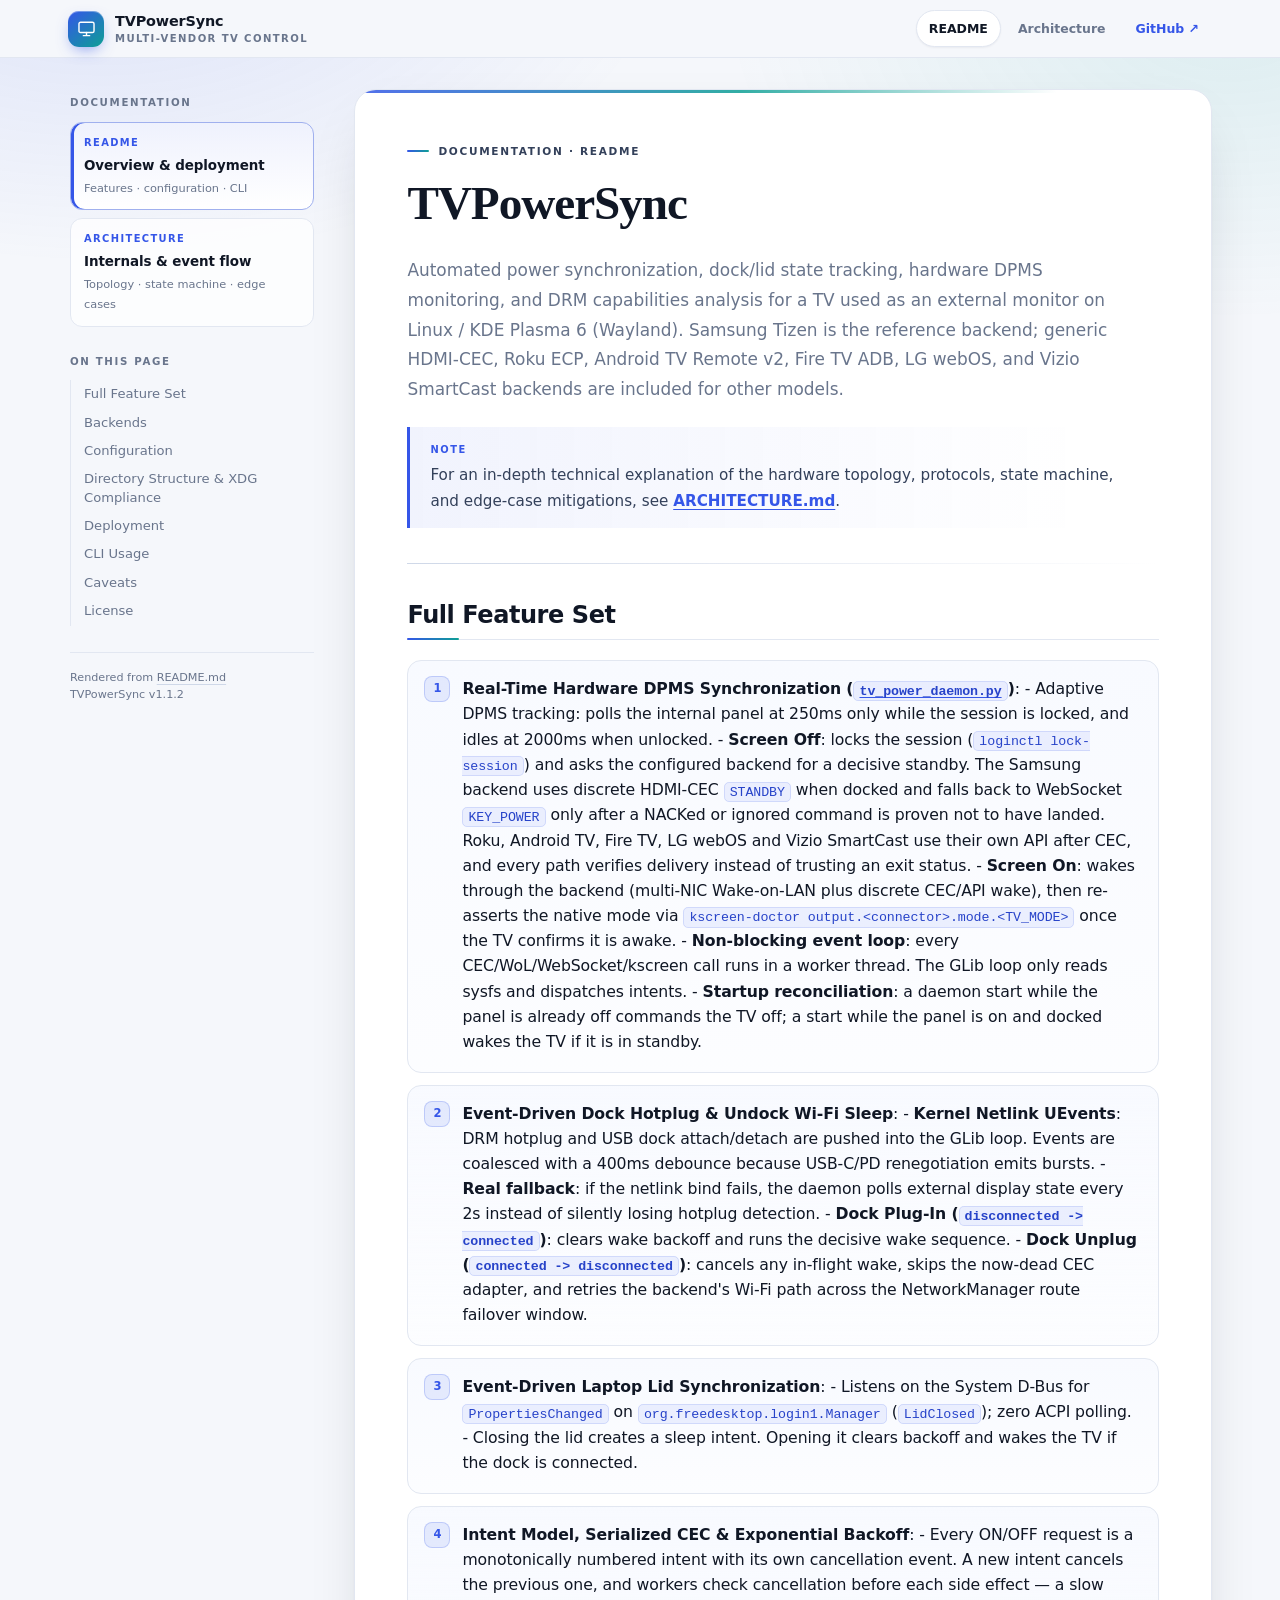
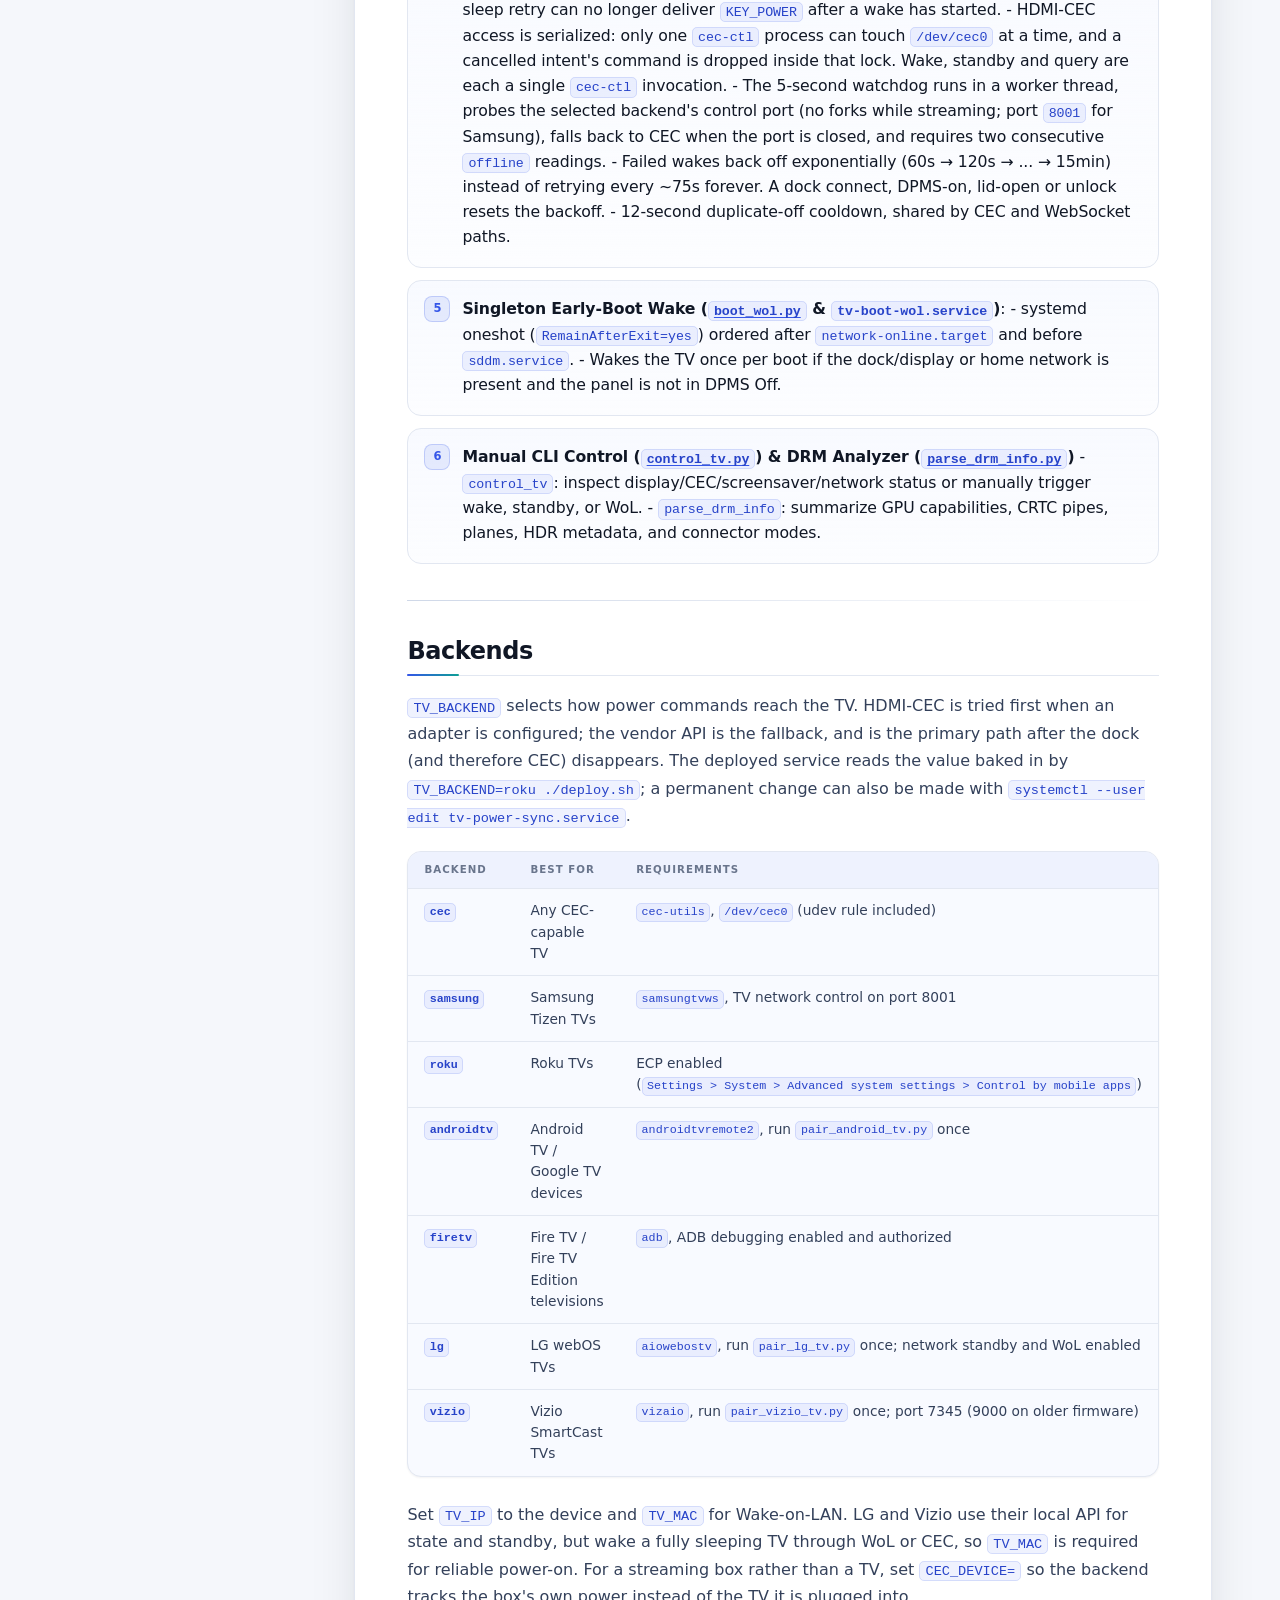
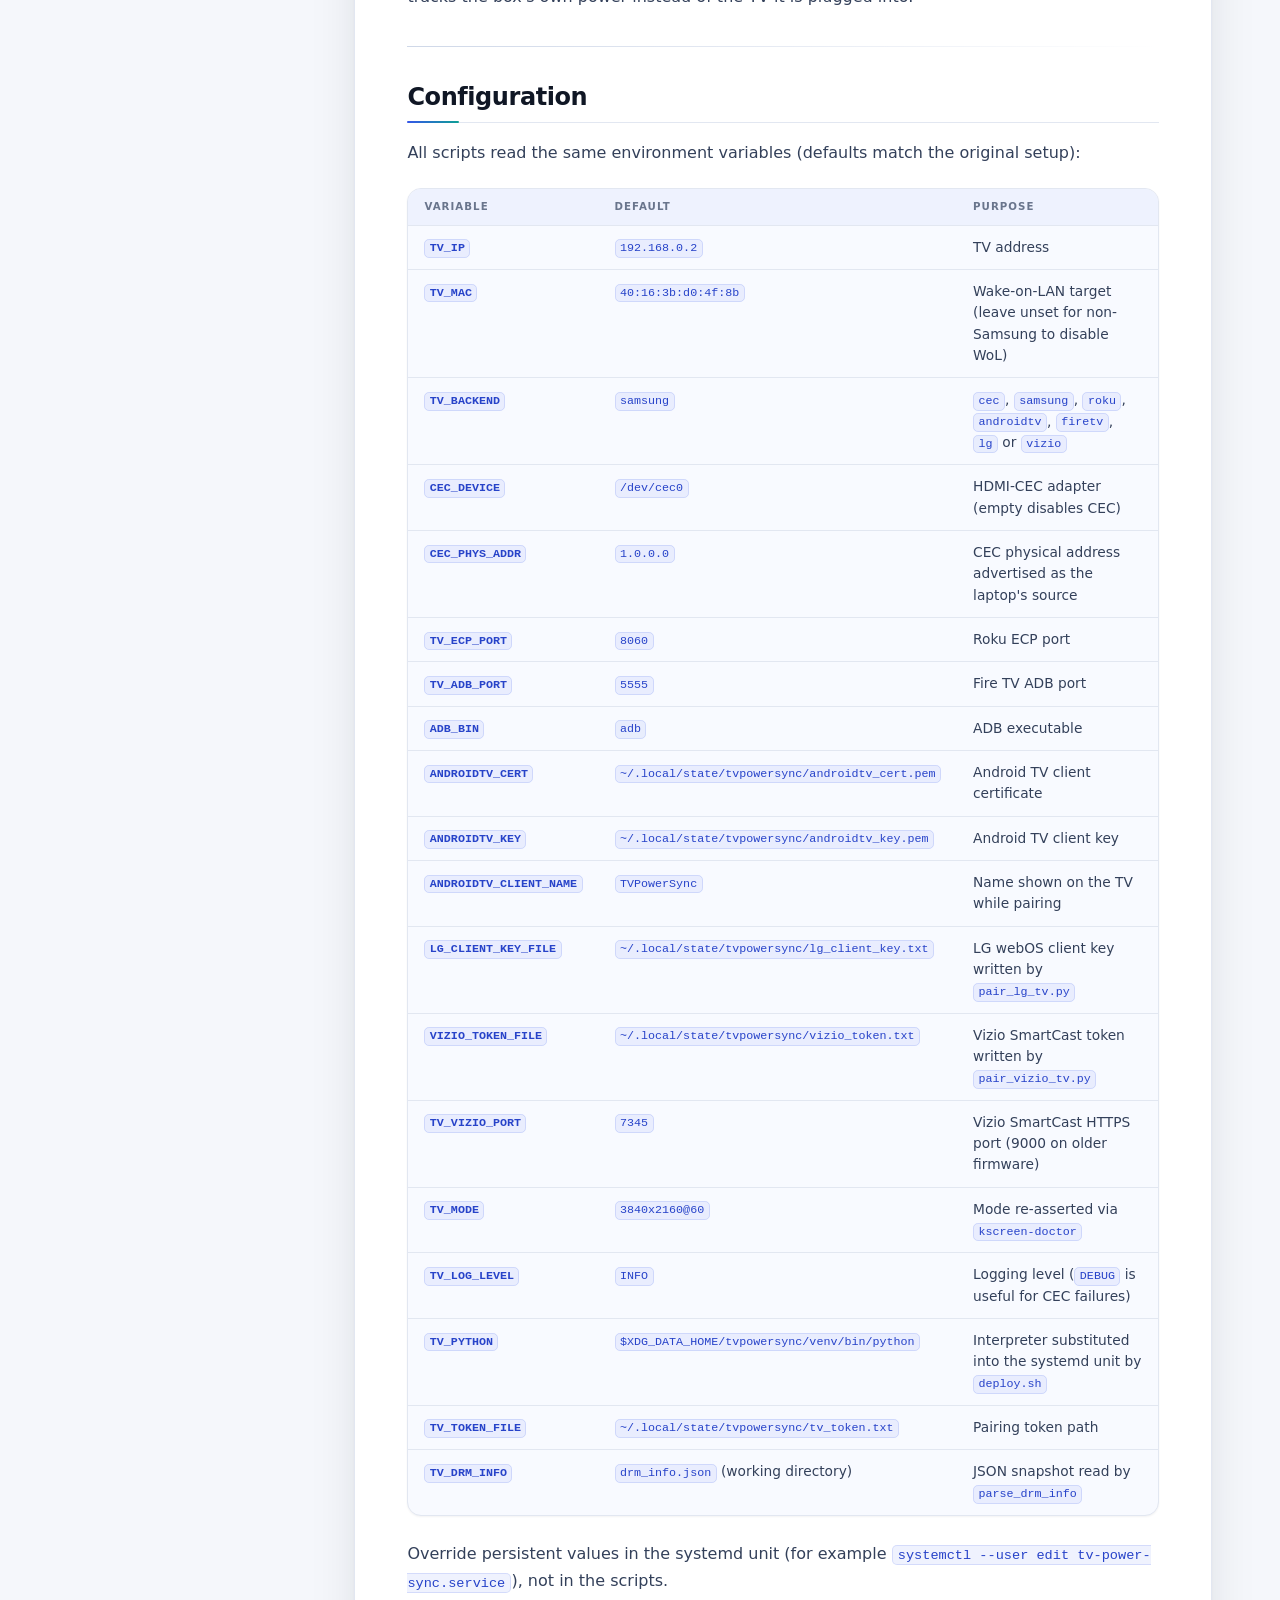
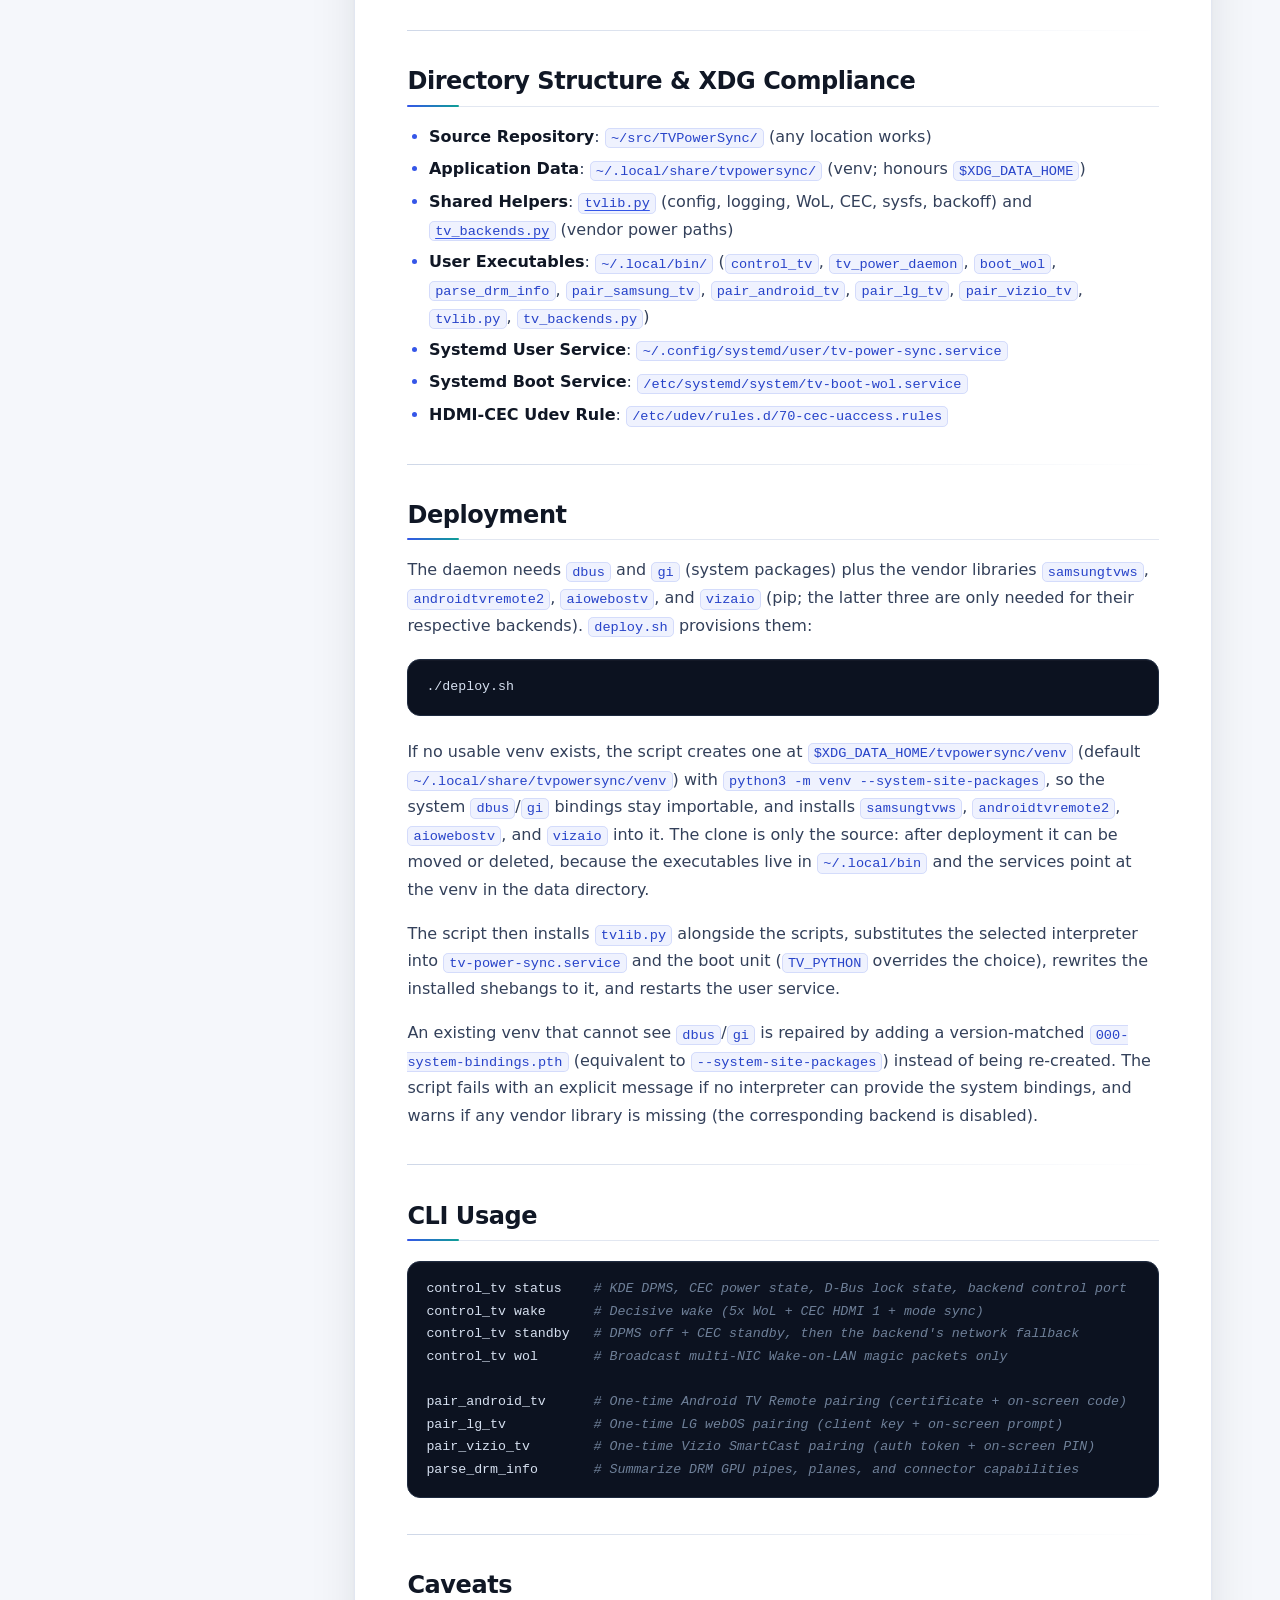
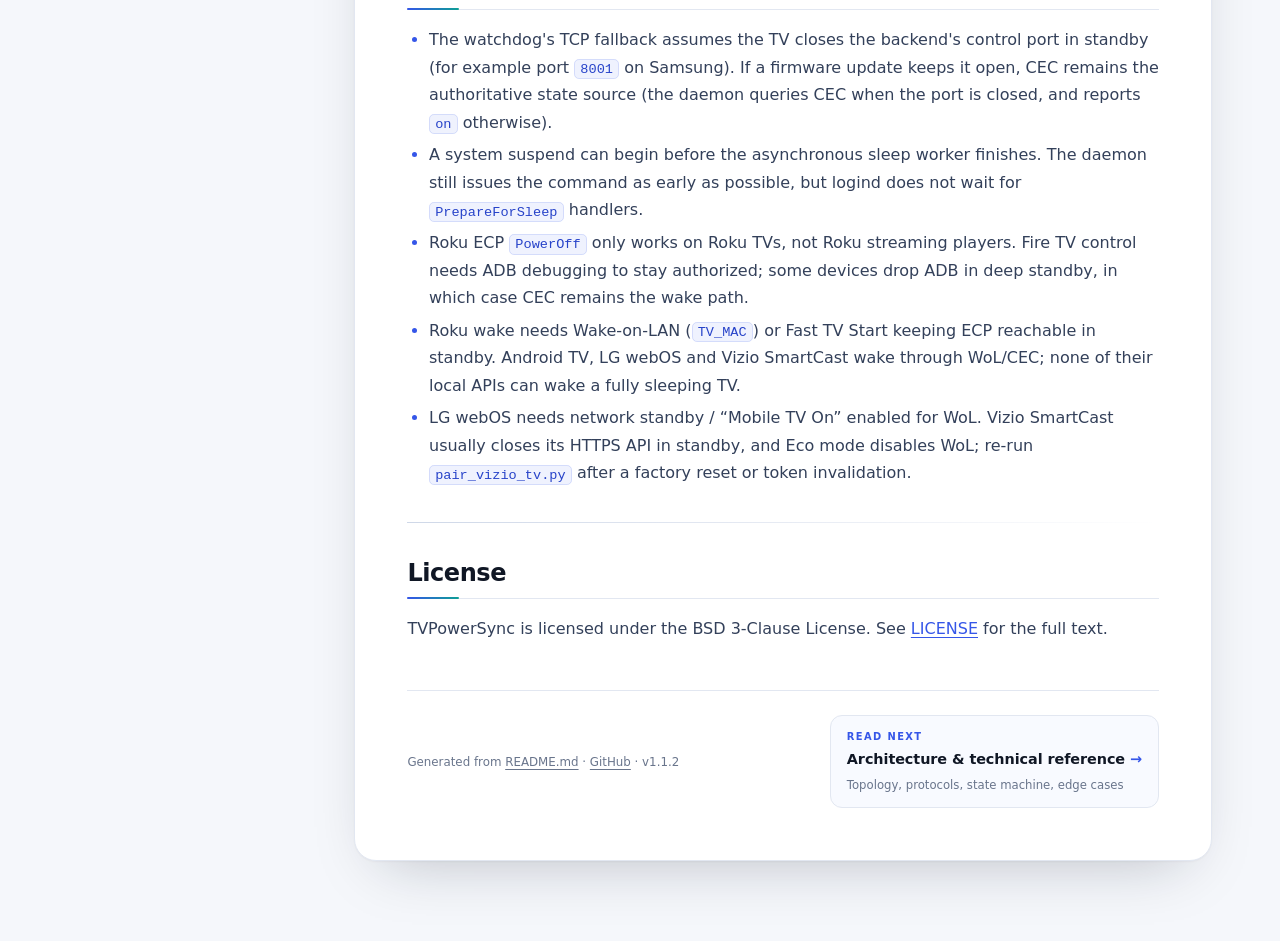
==== index.html @ 0ad7d014 "Add BSD 3-Clause license and SPDX headers License TVPowerSync under BSD-3-Clause, link the license f" ====
<!DOCTYPE html>
<html lang="en">
<head>
<meta charset="utf-8">
<meta name="viewport" content="width=device-width, initial-scale=1">
<meta name="color-scheme" content="light dark">
<meta name="description" content="Automated power synchronization, dock/lid state tracking, hardware DPMS monitoring, and DRM capabilities analysis for a TV used as an external monitor on…">
<title>TVPowerSync</title>
<link rel="icon" href="data:image/svg+xml,%3Csvg xmlns='http://www.w3.org/2000/svg' viewBox='0 0 32 32'%3E%3Crect width='32' height='32' rx='8' fill='%233556e8'/%3E%3Cg fill='none' stroke='white' stroke-width='2' stroke-linecap='round'%3E%3Crect x='7' y='9' width='18' height='12' rx='2'/%3E%3Cpath d='M13 25h6M16 21v4'/%3E%3C/g%3E%3C/svg%3E">
<style>
:root {
  color-scheme: light;
  --bg: #f5f7fb;
  --surface: #ffffff;
  --surface-2: #f8faff;
  --surface-3: #eef2fa;
  --text: #101725;
  --text-soft: #33405a;
  --muted: #69758c;
  --border: #e2e7f1;
  --border-strong: #cfd8e8;
  --accent: #3556e8;
  --accent-ink: #2743c9;
  --accent-2: #0e9f95;
  --code-bg: #0c1220;
  --code-border: #1e2a3f;
  --code-text: #d6e0f0;
  --shadow-sm: 0 1px 2px rgba(16, 24, 40, .05);
  --shadow: 0 1px 2px rgba(16, 24, 40, .04), 0 24px 60px -28px rgba(16, 24, 40, .28);
  --glow-a: rgba(53, 86, 232, .13);
  --glow-b: rgba(14, 159, 149, .10);
  --serif: "Iowan Old Style", "Palatino Linotype", Palatino, "Book Antiqua", Georgia, serif;
  --sans: ui-sans-serif, system-ui, -apple-system, "Segoe UI", Roboto, "Helvetica Neue", Arial, "Noto Sans", sans-serif;
  --mono: ui-monospace, SFMono-Regular, "SF Mono", Menlo, Consolas, "Liberation Mono", monospace;
}
@media (prefers-color-scheme: dark) {
  :root {
    color-scheme: dark;
    --bg: #070a10;
    --surface: #0d121b;
    --surface-2: #111826;
    --surface-3: #162032;
    --text: #e8edf6;
    --text-soft: #bdc8da;
    --muted: #8b99af;
    --border: #1d2737;
    --border-strong: #2a3850;
    --accent: #7d9cff;
    --accent-ink: #a5b9ff;
    --accent-2: #2fd4c2;
    --code-bg: #060a12;
    --code-border: #1a2434;
    --code-text: #d5e0f2;
    --shadow: 0 1px 2px rgba(0, 0, 0, .4), 0 30px 70px -30px rgba(0, 0, 0, .8);
    --glow-a: rgba(84, 110, 255, .16);
    --glow-b: rgba(21, 190, 170, .10);
  }
}
*, *::before, *::after { box-sizing: border-box; }
html { -webkit-text-size-adjust: 100%; scroll-behavior: smooth; }
body {
  margin: 0;
  /* Reserve the fixed top bar's height so the flow starts where it did. */
  padding-top: 57px;
  min-height: 100vh;
  background: var(--bg);
  color: var(--text);
  font-family: var(--sans);
  font-size: 16px;
  line-height: 1.72;
  -webkit-font-smoothing: antialiased;
  text-rendering: optimizeLegibility;
}
body::before {
  content: "";
  position: fixed;
  inset: 0;
  z-index: -1;
  pointer-events: none;
  background:
    radial-gradient(820px 480px at 8% -8%, var(--glow-a), transparent 70%),
    radial-gradient(700px 420px at 96% 2%, var(--glow-b), transparent 72%);
}
::selection { background: color-mix(in srgb, var(--accent) 24%, transparent); }
a { color: var(--accent); text-underline-offset: 3px; text-decoration-thickness: 1px; }
a:hover { color: var(--accent-ink); }
:focus-visible { outline: 2px solid var(--accent); outline-offset: 3px; border-radius: 4px; }
.skip-link {
  position: fixed; top: -100px; left: 16px; z-index: 999;
  padding: 10px 16px; border: 1px solid var(--border-strong); border-radius: 10px;
  background: var(--surface); color: var(--text); box-shadow: var(--shadow);
  font-size: .85rem; font-weight: 600; text-decoration: none;
  transition: top .15s ease;
}
.skip-link:focus { top: 16px; }

/* Top bar */
.topbar {
  position: fixed; top: 0; left: 0; right: 0; z-index: 100;
  background: var(--bg);
  border-bottom: 1px solid var(--border);
}
.topbar-inner {
  max-width: 1200px; margin: 0 auto;
  padding: 10px clamp(16px, 3vw, 28px);
  display: flex; align-items: center; justify-content: space-between; gap: 16px;
}
.brand { display: flex; align-items: center; gap: 11px; min-width: 0; color: var(--text); text-decoration: none; }
.brand-mark {
  width: 36px; height: 36px; flex: none;
  display: grid; place-items: center;
  /* Own compositor layer: the gradient, glow and SVG keep one cached raster
     instead of being repainted at fractional scroll offsets. */
  transform: translateZ(0);
  border-radius: 11px; color: #fff;
  background: linear-gradient(140deg, var(--accent), var(--accent-2));
  box-shadow: 0 6px 16px -6px color-mix(in srgb, var(--accent) 70%, transparent), inset 0 1px 0 rgba(255,255,255,.35);
}
.brand-copy { display: flex; flex-direction: column; line-height: 1.15; min-width: 0; }
.brand-copy strong { font-size: .9rem; font-weight: 650; letter-spacing: -.01em; white-space: nowrap; }
.brand-copy small { margin-top: 3px; font-size: .63rem; font-weight: 600; letter-spacing: .14em; text-transform: uppercase; color: var(--muted); white-space: nowrap; }
.topbar-nav { display: flex; align-items: center; gap: 4px; }
.pill {
  padding: 7px 12px; border: 1px solid transparent; border-radius: 999px;
  color: var(--muted); font-size: .78rem; font-weight: 550; text-decoration: none;
  white-space: nowrap;
  transition: color .15s, background .15s, border-color .15s;
}
.pill:hover { color: var(--text); background: var(--surface-3); }
.pill.is-active { color: var(--text); background: var(--surface); border-color: var(--border); box-shadow: var(--shadow-sm); }
.pill.ghost { color: var(--accent); }
.pill.ghost:hover {
  background: color-mix(in srgb, var(--accent) 9%, transparent);
  border-color: color-mix(in srgb, var(--accent) 18%, transparent);
}

/* Layout */
.shell {
  max-width: 1200px; margin: 0 auto;
  padding: clamp(20px, 3vw, 32px) clamp(16px, 3vw, 28px) 80px;
  display: grid; grid-template-columns: 248px minmax(0, 1fr);
  gap: clamp(24px, 3vw, 44px);
  align-items: start;
}
.sidebar {
  position: fixed; top: 90px;
  left: max(28px, calc(50% - 600px + 28px));
  width: 248px;
  max-height: calc(100vh - 110px);
  overflow: auto; padding: 4px 2px 20px;
  scrollbar-width: thin; scrollbar-color: var(--border-strong) transparent;
  /* Fixed positioning avoids per-frame sticky repositioning while scrolling. */
  will-change: transform;
}
.sidebar::-webkit-scrollbar { width: 6px; }
.sidebar::-webkit-scrollbar-thumb { background: var(--border-strong); border-radius: 99px; }
.side-label {
  margin: 0 0 10px; font-size: .64rem; font-weight: 700;
  letter-spacing: .16em; text-transform: uppercase; color: var(--muted);
}
.doc-switch { display: grid; gap: 8px; margin: 0 0 26px; }
.switch {
  display: block; padding: 11px 13px;
  border: 1px solid var(--border); border-radius: 12px;
  background: color-mix(in srgb, var(--surface) 72%, transparent);
  text-decoration: none;
  transition: border-color .15s, background .15s, transform .15s;
}
.switch:hover { border-color: var(--border-strong); background: var(--surface); transform: translateY(-1px); }
.switch.is-active {
  background: linear-gradient(180deg, color-mix(in srgb, var(--accent) 8%, var(--surface)), var(--surface));
  border-color: color-mix(in srgb, var(--accent) 38%, var(--border));
  box-shadow: inset 3px 0 0 var(--accent);
}
.switch-kicker { display: block; font-size: .62rem; font-weight: 700; letter-spacing: .14em; text-transform: uppercase; color: var(--accent); }
.switch-title { display: block; margin-top: 3px; font-size: .84rem; font-weight: 600; letter-spacing: -.005em; color: var(--text); }
.switch-meta { display: block; margin-top: 2px; font-size: .71rem; color: var(--muted); }
.toc ul { list-style: none; margin: 0; padding: 0; }
.toc > ul { border-left: 1px solid var(--border); }
.toc a {
  display: block; margin-left: -1px; padding: 5px 8px 5px 12px;
  border-left: 2px solid transparent;
  color: var(--muted); font-size: .82rem; line-height: 1.4; text-decoration: none;
  overflow-wrap: anywhere;
  transition: color .15s, border-color .15s, background .15s;
}
.toc a:hover {
  color: var(--text); border-left-color: var(--accent);
  background: linear-gradient(90deg, color-mix(in srgb, var(--accent) 8%, transparent), transparent);
}
.toc ul ul a { padding-left: 24px; font-size: .77rem; }
.toc a code { padding: 0; border: 0; background: none; color: inherit; font-size: .92em; }
.side-foot { margin: 26px 0 0; padding-top: 16px; border-top: 1px solid var(--border); font-size: .7rem; line-height: 1.6; color: var(--muted); }
.side-foot a { color: var(--muted); text-decoration-color: var(--border-strong); }
.side-foot a:hover { color: var(--accent); }

/* Mobile "On this page" */
.mobile-toc { display: none; grid-column: 1 / -1; }
.mobile-toc details {
  margin: 0; padding: 0 14px;
  border: 1px solid var(--border); border-radius: 12px;
  background: var(--surface); box-shadow: var(--shadow-sm);
}
.mobile-toc summary {
  display: flex; align-items: center; justify-content: space-between;
  padding: 12px 0; list-style: none; cursor: pointer;
  color: var(--text); font-size: .8rem; font-weight: 600;
}
.mobile-toc summary::-webkit-details-marker { display: none; }
.mobile-toc summary::after { content: "+"; color: var(--muted); font-size: 1rem; font-weight: 400; }
.mobile-toc details[open] summary::after { content: "\2212"; }
.mobile-toc .toc { padding: 0 0 10px; }
.mobile-toc .toc > ul { border-left: 0; }
.mobile-toc .toc a { padding-left: 2px; border-left: 0; }
.mobile-toc .toc ul ul a { padding-left: 18px; }

/* Page card */
.doc {
  position: relative; min-width: 0; overflow: hidden;
  grid-column: 2;
  padding: clamp(24px, 4.4vw, 52px);
  background: var(--surface);
  border: 1px solid var(--border); border-radius: 22px;
  box-shadow: var(--shadow);
}
.doc::before {
  content: ""; position: absolute; inset: 0 0 auto 0; height: 3px;
  background: linear-gradient(90deg, var(--accent), var(--accent-2) 45%, transparent 82%);
  opacity: .85;
}

/* Typography */
.doc-body > h1 {
  margin: .1em 0 .55em;
  font-family: var(--serif); font-weight: 600;
  font-size: clamp(2rem, 4.2vw, 2.95rem);
  line-height: 1.13; letter-spacing: -.022em;
  text-wrap: balance;
}
.eyebrow {
  display: flex; align-items: center; gap: 9px;
  margin: 0 0 14px;
  font-size: .66rem; font-weight: 700; letter-spacing: .16em;
  text-transform: uppercase; color: var(--accent);
}
.eyebrow::before {
  content: ""; width: 22px; height: 2px; border-radius: 2px;
  background: linear-gradient(90deg, var(--accent), var(--accent-2));
}
.doc-body > h1 + p {
  max-width: 68ch; margin: 0 0 1.4rem;
  font-size: 1.06rem; line-height: 1.75; color: var(--muted);
}
.doc-body h2 {
  position: relative; margin: 3.1rem 0 1rem; padding-bottom: .55rem;
  border-bottom: 1px solid var(--border);
  font-size: clamp(1.25rem, 2.4vw, 1.5rem); font-weight: 650;
  letter-spacing: -.018em; line-height: 1.28;
  text-wrap: balance; scroll-margin-top: 88px;
}
.doc-body h2::after {
  content: ""; position: absolute; left: 0; bottom: -1px;
  width: 52px; height: 2px; border-radius: 2px;
  background: linear-gradient(90deg, var(--accent), var(--accent-2));
}
.doc-body h3 {
  margin: 2.1rem 0 .55rem;
  font-size: 1.12rem; font-weight: 650; letter-spacing: -.012em;
  line-height: 1.4; text-wrap: balance; scroll-margin-top: 88px;
}
.doc-body h4 { margin: 1.6rem 0 .4rem; font-size: .98rem; font-weight: 650; }
.doc-body p { margin: 0 0 1.05rem; color: var(--text-soft); }
.doc-body strong { color: var(--text); font-weight: 650; }
.doc-body em { color: var(--text); }
.doc-body ul, .doc-body ol { margin: 0 0 1.05rem; padding-left: 1.35rem; }
.doc-body li { margin: .32rem 0; color: var(--text-soft); }
.doc-body li > p { margin: 0 0 .6rem; }
.doc-body li > p:last-child { margin-bottom: 0; }
.doc-body li > ul, .doc-body li > ol { margin: .35rem 0 .15rem; }
.doc-body ul > li::marker { color: var(--accent); }
.doc-body ol > li::marker { color: var(--muted); font-size: .9em; font-variant-numeric: tabular-nums; }
.doc-body > ol { margin-top: 1.25rem; }

/* README feature cards */
.page-readme .doc-body > ol {
  display: grid; gap: 12px;
  margin-top: 1.25rem; padding: 0;
  list-style: none; counter-reset: feature;
}
.page-readme .doc-body > ol > li {
  counter-increment: feature;
  position: relative; margin: 0; min-width: 0;
  padding: 15px 18px 12px 54px;
  border: 1px solid var(--border); border-radius: 14px;
  background: linear-gradient(180deg, var(--surface-2), color-mix(in srgb, var(--surface-2) 40%, transparent));
  transition: border-color .18s ease, box-shadow .18s ease;
}
.page-readme .doc-body > ol > li:hover { border-color: var(--border-strong); box-shadow: var(--shadow-sm); }
.page-readme .doc-body > ol > li::before {
  content: counter(feature);
  position: absolute; left: 16px; top: 15px;
  width: 26px; height: 26px;
  display: grid; place-items: center;
  border-radius: 8px; border: 1px solid color-mix(in srgb, var(--accent) 22%, transparent);
  background: color-mix(in srgb, var(--accent) 10%, transparent);
  color: var(--accent); font-size: .72rem; font-weight: 700; font-variant-numeric: tabular-nums;
}
.page-readme .doc-body > ol > li > p:first-child {
  margin: 0 0 6px; color: var(--text);
  font-size: .98rem; line-height: 1.6; letter-spacing: -.006em;
}
.page-readme .doc-body > ol > li > ul { margin: 8px 0 3px; padding-left: 1.1rem; font-size: .94rem; }
.page-readme .doc-body > ol > li > ul > li { margin: .28rem 0; }

/* Tables */
.doc-body .table-wrap {
  margin: 1.35rem 0 1.5rem;
  border: 1px solid var(--border); border-radius: 14px;
  background: var(--surface-2);
  overflow-x: auto;
  scrollbar-width: thin; scrollbar-color: var(--border-strong) transparent;
  box-shadow: var(--shadow-sm);
}
.doc-body table { width: 100%; min-width: 520px; border-collapse: collapse; font-size: .86rem; line-height: 1.55; }
.doc-body thead th {
  padding: 10px 16px;
  border-bottom: 1px solid var(--border);
  background: color-mix(in srgb, var(--accent) 5%, var(--surface-2));
  color: var(--muted); font-size: .64rem; font-weight: 700;
  letter-spacing: .1em; text-transform: uppercase; text-align: left; white-space: nowrap;
}
.doc-body tbody td { padding: 11px 16px; border-bottom: 1px solid var(--border); color: var(--text-soft); vertical-align: top; }
.doc-body tbody td:first-child { color: var(--text); font-weight: 550; }
.doc-body tbody tr:last-child td { border-bottom: 0; }
.doc-body tbody tr:hover { background: color-mix(in srgb, var(--accent) 4%, transparent); }
.doc-body table td code { white-space: nowrap; overflow-wrap: normal; }

/* Code */
.doc-body :not(pre) > code {
  padding: .12em .38em;
  border: 1px solid color-mix(in srgb, var(--accent) 14%, transparent);
  border-radius: 5px;
  background: color-mix(in srgb, var(--accent) 8%, transparent);
  color: var(--accent-ink);
  font-family: var(--mono); font-size: .85em;
  white-space: normal; overflow-wrap: anywhere;
}
.doc-body pre {
  margin: 1.25rem 0 1.4rem; padding: 16px 18px;
  border: 1px solid var(--code-border); border-radius: 13px;
  background: var(--code-bg);
  color: var(--code-text);
  font-family: var(--mono); font-size: .83rem; line-height: 1.7;
  overflow-x: auto;
  scrollbar-width: thin; scrollbar-color: #31405a transparent;
  box-shadow: inset 0 1px 0 rgba(255, 255, 255, .03);
}
.doc-body pre code {
  padding: 0; border: 0; background: none;
  color: inherit; font-family: inherit; font-size: 1em; white-space: pre;
}
.doc-body pre::-webkit-scrollbar { height: 8px; }
.doc-body pre::-webkit-scrollbar-thumb { background: #31405a; border-radius: 99px; }
.doc-body pre .c, .doc-body pre .c1, .doc-body pre .cm { color: #6f8099; font-style: italic; }
.doc-body pre .k, .doc-body pre .kn, .doc-body pre .kd { color: #c792ea; }
.doc-body pre .s, .doc-body pre .s1, .doc-body pre .s2, .doc-body pre .sb { color: #a8e0a0; }
.doc-body pre .nb, .doc-body pre .nf { color: #82aaff; }
.doc-body pre .nv { color: #ffcb6b; }
.doc-body pre .o, .doc-body pre .ow { color: #89ddff; }
.doc-body pre .m, .doc-body pre .mi { color: #f78c6c; }
.doc-body pre .w { color: inherit; }

/* Callouts and rules */
.doc-body blockquote {
  margin: 1.35rem 0 1.6rem; padding: 14px 18px 14px 20px;
  border-left: 3px solid var(--accent); border-radius: 0 12px 12px 0;
  background: linear-gradient(90deg, color-mix(in srgb, var(--accent) 7%, transparent), transparent 90%);
}
.doc-body blockquote::before {
  content: "Note"; display: block; margin-bottom: 4px;
  color: var(--accent); font-size: .62rem; font-weight: 700;
  letter-spacing: .16em; text-transform: uppercase;
}
.doc-body blockquote p { margin: 0; font-size: .95rem; color: var(--text-soft); }
.doc-body blockquote a { font-weight: 600; }
.doc-body hr {
  height: 1px; margin: 2.2rem 0; border: 0;
  background: linear-gradient(90deg, var(--border-strong), var(--border) 40%, transparent);
}
.doc-body hr + h2 { margin-top: 1.7rem; }

/* Heading permalinks */
.headerlink {
  float: right; margin-left: 10px;
  color: var(--muted); font-size: .75em; font-weight: 400; text-decoration: none;
  opacity: 0; transition: opacity .15s, color .15s;
}
h2:hover .headerlink, h3:hover .headerlink, .headerlink:focus-visible { opacity: .7; }
.headerlink:hover { color: var(--accent); opacity: 1 !important; }

/* Footer */
.doc-footer {
  display: flex; flex-wrap: wrap; align-items: center; justify-content: space-between; gap: 18px;
  margin-top: 3rem; padding-top: 1.5rem;
  border-top: 1px solid var(--border);
}
.foot-note { margin: 0; color: var(--muted); font-size: .74rem; }
.foot-note a { color: var(--muted); }
.next-card {
  display: flex; flex-direction: column; gap: 2px;
  max-width: 340px; padding: 12px 16px;
  border: 1px solid var(--border); border-radius: 12px;
  background: var(--surface-2); text-decoration: none;
  transition: border-color .15s, transform .15s, box-shadow .15s;
}
.next-card:hover {
  border-color: color-mix(in srgb, var(--accent) 35%, var(--border));
  transform: translateY(-1px); box-shadow: var(--shadow-sm);
}
.next-kicker { color: var(--accent); font-size: .62rem; font-weight: 700; letter-spacing: .14em; text-transform: uppercase; }
.next-title { color: var(--text); font-size: .9rem; font-weight: 600; letter-spacing: -.005em; }
.next-title::after { content: " \2192"; color: var(--accent); font-weight: 600; }
.next-card.back .next-title::after { content: ""; }
.next-meta { margin-top: 1px; color: var(--muted); font-size: .73rem; }

@media (max-width: 1024px) {
  .shell { grid-template-columns: minmax(0, 1fr); max-width: 900px; }
  .sidebar { display: none; }
  .mobile-toc { display: block; }
  .doc { grid-column: 1; }
}
@media (max-width: 640px) {
  .brand-copy small { display: none; }
  .topbar-nav .ghost { display: none; }
  .pill { padding: 6px 10px; font-size: .74rem; }
  .doc { padding: 20px 18px 26px; border-radius: 16px; }
  .doc::before { border-radius: 16px 16px 0 0; }
  .doc-body > h1 { font-size: clamp(1.75rem, 7vw, 2.3rem); }
  .doc-footer { flex-direction: column; align-items: stretch; }
  .next-card { max-width: none; }
  .foot-note { order: 2; }
}
@media (max-width: 380px) {
  .brand-copy { display: none; }
}
@media print {
  :root {
    --bg: #fff; --surface: #fff; --surface-2: #fff; --surface-3: #fff;
    --text: #111; --text-soft: #222; --muted: #555;
    --border: #ddd; --border-strong: #ccc;
    --accent: #1a3fb8; --accent-ink: #1a3fb8;
    --code-bg: #f5f5f5; --code-border: #ddd; --code-text: #111;
  }
  body { background: #fff; color: #111; padding-top: 0; }
  body::before, .topbar, .sidebar, .mobile-toc, .doc-footer, .headerlink { display: none !important; }
  .shell { display: block; max-width: none; padding: 0; }
  .doc { padding: 0; border: 0; border-radius: 0; box-shadow: none; overflow: visible; }
  .doc::before { display: none; }
  .doc-body .table-wrap { overflow: visible; }
  .doc-body pre { background: #f5f5f5; color: #111; border-color: #ddd; box-shadow: none; }
  .doc-body pre code { color: #111; }
  .doc-body a { color: #1a3fb8; }
}
@media (prefers-reduced-motion: reduce) {
  html { scroll-behavior: auto; }
  *, *::before, *::after { transition: none !important; animation: none !important; }
}
</style>
</head>
<body class="page-readme">
<a class="skip-link" href="#content">Skip to content</a>

<header class="topbar">
  <div class="topbar-inner">
    <a class="brand" href="README.html" aria-label="TVPowerSync documentation">
      <span class="brand-mark" aria-hidden="true">
        <svg viewBox="0 0 24 24" width="19" height="19" fill="none" stroke="currentColor" stroke-width="1.8" stroke-linecap="round" stroke-linejoin="round"><rect x="2.5" y="4" width="19" height="13" rx="2"/><path d="M8 21h8M12 17v4"/></svg>
      </span>
      <span class="brand-copy"><strong>TVPowerSync</strong><small>Multi-vendor TV control</small></span>
    </a>
    <nav class="topbar-nav" aria-label="Documents">
      <a class="pill is-active" href="README.html" aria-current="page">README</a><a class="pill" href="ARCHITECTURE.html">Architecture</a><a class="pill ghost" href="https://github.com/mystica555/TVPowerSync" aria-label="View TVPowerSync on GitHub">GitHub <span aria-hidden="true">&#8599;</span></a>
    </nav>
  </div>
</header>

<main class="page" id="content" tabindex="-1">
  <div class="shell">
    <div class="mobile-toc">
      <details>
        <summary>On this page</summary>
        <nav class="toc" aria-label="Table of contents (mobile)"><ul><li><a href="#full-feature-set">Full Feature Set</a></li><li><a href="#backends">Backends</a></li><li><a href="#configuration">Configuration</a></li><li><a href="#directory-structure-xdg-compliance">Directory Structure &amp; XDG Compliance</a></li><li><a href="#deployment">Deployment</a></li><li><a href="#cli-usage">CLI Usage</a></li><li><a href="#caveats">Caveats</a></li><li><a href="#license">License</a></li></ul></nav>
      </details>
    </div>

    <aside class="sidebar">
      <p class="side-label">Documentation</p>
      <nav class="doc-switch" aria-label="Documents"><a class="switch is-active" href="README.html" aria-current="page"><span class="switch-kicker">README</span><span class="switch-title">Overview &amp; deployment</span><span class="switch-meta">Features &middot; configuration &middot; CLI</span></a><a class="switch" href="ARCHITECTURE.html"><span class="switch-kicker">Architecture</span><span class="switch-title">Internals &amp; event flow</span><span class="switch-meta">Topology &middot; state machine &middot; edge cases</span></a></nav>
      <p class="side-label">On this page</p>
      <nav class="toc" aria-label="Table of contents"><ul><li><a href="#full-feature-set">Full Feature Set</a></li><li><a href="#backends">Backends</a></li><li><a href="#configuration">Configuration</a></li><li><a href="#directory-structure-xdg-compliance">Directory Structure &amp; XDG Compliance</a></li><li><a href="#deployment">Deployment</a></li><li><a href="#cli-usage">CLI Usage</a></li><li><a href="#caveats">Caveats</a></li><li><a href="#license">License</a></li></ul></nav>
      <p class="side-foot">
        Rendered from <a href="README.md">README.md</a><br>
        TVPowerSync v1.1.2
      </p>
    </aside>

    <article class="doc">
      <div class="doc-body"><p class="eyebrow">Documentation &middot; README</p>
<h1 id="tvpowersync">TVPowerSync</h1>
<p>Automated power synchronization, dock/lid state tracking, hardware DPMS monitoring, and DRM capabilities analysis for a TV used as an external monitor on Linux / KDE Plasma 6 (Wayland). Samsung Tizen is the reference backend; generic HDMI-CEC, Roku ECP, Android TV Remote v2, Fire TV ADB, LG webOS, and Vizio SmartCast backends are included for other models.</p>
<blockquote>
<p>For an in-depth technical explanation of the hardware topology, protocols, state machine, and edge-case mitigations, see <strong><a href="ARCHITECTURE.html">ARCHITECTURE.md</a></strong>.</p>
</blockquote>
<hr />
<h2 id="full-feature-set">Full Feature Set<a class="headerlink" href="#full-feature-set" title="Link to this section">#</a></h2>
<ol>
<li>
<p><strong>Real-Time Hardware DPMS Synchronization (<a href="ARCHITECTURE.html#21-tv_power_daemonpy-tv-power-syncservice"><code>tv_power_daemon.py</code></a>)</strong>:
   - Adaptive DPMS tracking: polls the internal panel at 250ms only while the session is locked, and idles at 2000ms when unlocked.
   - <strong>Screen Off</strong>: locks the session (<code>loginctl lock-session</code>) and asks the configured backend for a decisive standby. The Samsung backend uses discrete HDMI-CEC <code>STANDBY</code> when docked and falls back to WebSocket <code>KEY_POWER</code> only after a NACKed or ignored command is proven not to have landed. Roku, Android TV, Fire TV, LG webOS and Vizio SmartCast use their own API after CEC, and every path verifies delivery instead of trusting an exit status.
   - <strong>Screen On</strong>: wakes through the backend (multi-NIC Wake-on-LAN plus discrete CEC/API wake), then re-asserts the native mode via <code>kscreen-doctor output.&lt;connector&gt;.mode.&lt;TV_MODE&gt;</code> once the TV confirms it is awake.
   - <strong>Non-blocking event loop</strong>: every CEC/WoL/WebSocket/kscreen call runs in a worker thread. The GLib loop only reads sysfs and dispatches intents.
   - <strong>Startup reconciliation</strong>: a daemon start while the panel is already off commands the TV off; a start while the panel is on and docked wakes the TV if it is in standby.</p>
</li>
<li>
<p><strong>Event-Driven Dock Hotplug &amp; Undock Wi-Fi Sleep</strong>:
   - <strong>Kernel Netlink UEvents</strong>: DRM hotplug and USB dock attach/detach are pushed into the GLib loop. Events are coalesced with a 400ms debounce because USB-C/PD renegotiation emits bursts.
   - <strong>Real fallback</strong>: if the netlink bind fails, the daemon polls external display state every 2s instead of silently losing hotplug detection.
   - <strong>Dock Plug-In (<code>disconnected -&gt; connected</code>)</strong>: clears wake backoff and runs the decisive wake sequence.
   - <strong>Dock Unplug (<code>connected -&gt; disconnected</code>)</strong>: cancels any in-flight wake, skips the now-dead CEC adapter, and retries the backend's Wi-Fi path across the NetworkManager route failover window.</p>
</li>
<li>
<p><strong>Event-Driven Laptop Lid Synchronization</strong>:
   - Listens on the System D-Bus for <code>PropertiesChanged</code> on <code>org.freedesktop.login1.Manager</code> (<code>LidClosed</code>); zero ACPI polling.
   - Closing the lid creates a sleep intent. Opening it clears backoff and wakes the TV if the dock is connected.</p>
</li>
<li>
<p><strong>Intent Model, Serialized CEC &amp; Exponential Backoff</strong>:
   - Every ON/OFF request is a monotonically numbered intent with its own cancellation event. A new intent cancels the previous one, and workers check cancellation before each side effect — a slow sleep retry can no longer deliver <code>KEY_POWER</code> after a wake has started.
   - HDMI-CEC access is serialized: only one <code>cec-ctl</code> process can touch <code>/dev/cec0</code> at a time, and a cancelled intent's command is dropped inside that lock. Wake, standby and query are each a single <code>cec-ctl</code> invocation.
   - The 5-second watchdog runs in a worker thread, probes the selected backend's control port (no forks while streaming; port <code>8001</code> for Samsung), falls back to CEC when the port is closed, and requires two consecutive <code>offline</code> readings.
   - Failed wakes back off exponentially (60s → 120s → ... → 15min) instead of retrying every ~75s forever. A dock connect, DPMS-on, lid-open or unlock resets the backoff.
   - 12-second duplicate-off cooldown, shared by CEC and WebSocket paths.</p>
</li>
<li>
<p><strong>Singleton Early-Boot Wake (<a href="ARCHITECTURE.html#22-boot_wolpy-tv-boot-wolservice"><code>boot_wol.py</code></a> &amp; <code>tv-boot-wol.service</code>)</strong>:
   - systemd oneshot (<code>RemainAfterExit=yes</code>) ordered after <code>network-online.target</code> and before <code>sddm.service</code>.
   - Wakes the TV once per boot if the dock/display or home network is present and the panel is not in DPMS Off.</p>
</li>
<li>
<p><strong>Manual CLI Control (<a href="ARCHITECTURE.html#23-control_tvpy"><code>control_tv.py</code></a>) &amp; DRM Analyzer (<a href="ARCHITECTURE.html#24-parse_drm_infopy"><code>parse_drm_info.py</code></a>)</strong>
   - <code>control_tv</code>: inspect display/CEC/screensaver/network status or manually trigger wake, standby, or WoL.
   - <code>parse_drm_info</code>: summarize GPU capabilities, CRTC pipes, planes, HDR metadata, and connector modes.</p>
</li>
</ol>
<hr />
<h2 id="backends">Backends<a class="headerlink" href="#backends" title="Link to this section">#</a></h2>
<p><code>TV_BACKEND</code> selects how power commands reach the TV. HDMI-CEC is tried first
when an adapter is configured; the vendor API is the fallback, and is the
primary path after the dock (and therefore CEC) disappears. The deployed
service reads the value baked in by <code>TV_BACKEND=roku ./deploy.sh</code>; a permanent
change can also be made with <code>systemctl --user edit tv-power-sync.service</code>.</p>
<div class="table-wrap"><table>
<thead>
<tr>
<th style="text-align: left;">Backend</th>
<th style="text-align: left;">Best for</th>
<th style="text-align: left;">Requirements</th>
</tr>
</thead>
<tbody>
<tr>
<td style="text-align: left;"><code>cec</code></td>
<td style="text-align: left;">Any CEC-capable TV</td>
<td style="text-align: left;"><code>cec-utils</code>, <code>/dev/cec0</code> (udev rule included)</td>
</tr>
<tr>
<td style="text-align: left;"><code>samsung</code></td>
<td style="text-align: left;">Samsung Tizen TVs</td>
<td style="text-align: left;"><code>samsungtvws</code>, TV network control on port 8001</td>
</tr>
<tr>
<td style="text-align: left;"><code>roku</code></td>
<td style="text-align: left;">Roku TVs</td>
<td style="text-align: left;">ECP enabled (<code>Settings &gt; System &gt; Advanced system settings &gt; Control by mobile apps</code>)</td>
</tr>
<tr>
<td style="text-align: left;"><code>androidtv</code></td>
<td style="text-align: left;">Android TV / Google TV devices</td>
<td style="text-align: left;"><code>androidtvremote2</code>, run <code>pair_android_tv.py</code> once</td>
</tr>
<tr>
<td style="text-align: left;"><code>firetv</code></td>
<td style="text-align: left;">Fire TV / Fire TV Edition televisions</td>
<td style="text-align: left;"><code>adb</code>, ADB debugging enabled and authorized</td>
</tr>
<tr>
<td style="text-align: left;"><code>lg</code></td>
<td style="text-align: left;">LG webOS TVs</td>
<td style="text-align: left;"><code>aiowebostv</code>, run <code>pair_lg_tv.py</code> once; network standby and WoL enabled</td>
</tr>
<tr>
<td style="text-align: left;"><code>vizio</code></td>
<td style="text-align: left;">Vizio SmartCast TVs</td>
<td style="text-align: left;"><code>vizaio</code>, run <code>pair_vizio_tv.py</code> once; port 7345 (9000 on older firmware)</td>
</tr>
</tbody>
</table></div>
<p>Set <code>TV_IP</code> to the device and <code>TV_MAC</code> for Wake-on-LAN. LG and Vizio use
their local API for state and standby, but wake a fully sleeping TV through
WoL or CEC, so <code>TV_MAC</code> is required for reliable power-on. For a streaming box
rather than a TV, set <code>CEC_DEVICE=</code> so the backend tracks the box's own power
instead of the TV it is plugged into.</p>
<hr />
<h2 id="configuration">Configuration<a class="headerlink" href="#configuration" title="Link to this section">#</a></h2>
<p>All scripts read the same environment variables (defaults match the original setup):</p>
<div class="table-wrap"><table>
<thead>
<tr>
<th style="text-align: left;">Variable</th>
<th style="text-align: left;">Default</th>
<th style="text-align: left;">Purpose</th>
</tr>
</thead>
<tbody>
<tr>
<td style="text-align: left;"><code>TV_IP</code></td>
<td style="text-align: left;"><code>192.168.0.2</code></td>
<td style="text-align: left;">TV address</td>
</tr>
<tr>
<td style="text-align: left;"><code>TV_MAC</code></td>
<td style="text-align: left;"><code>40:16:3b:d0:4f:8b</code></td>
<td style="text-align: left;">Wake-on-LAN target (leave unset for non-Samsung to disable WoL)</td>
</tr>
<tr>
<td style="text-align: left;"><code>TV_BACKEND</code></td>
<td style="text-align: left;"><code>samsung</code></td>
<td style="text-align: left;"><code>cec</code>, <code>samsung</code>, <code>roku</code>, <code>androidtv</code>, <code>firetv</code>, <code>lg</code> or <code>vizio</code></td>
</tr>
<tr>
<td style="text-align: left;"><code>CEC_DEVICE</code></td>
<td style="text-align: left;"><code>/dev/cec0</code></td>
<td style="text-align: left;">HDMI-CEC adapter (empty disables CEC)</td>
</tr>
<tr>
<td style="text-align: left;"><code>CEC_PHYS_ADDR</code></td>
<td style="text-align: left;"><code>1.0.0.0</code></td>
<td style="text-align: left;">CEC physical address advertised as the laptop's source</td>
</tr>
<tr>
<td style="text-align: left;"><code>TV_ECP_PORT</code></td>
<td style="text-align: left;"><code>8060</code></td>
<td style="text-align: left;">Roku ECP port</td>
</tr>
<tr>
<td style="text-align: left;"><code>TV_ADB_PORT</code></td>
<td style="text-align: left;"><code>5555</code></td>
<td style="text-align: left;">Fire TV ADB port</td>
</tr>
<tr>
<td style="text-align: left;"><code>ADB_BIN</code></td>
<td style="text-align: left;"><code>adb</code></td>
<td style="text-align: left;">ADB executable</td>
</tr>
<tr>
<td style="text-align: left;"><code>ANDROIDTV_CERT</code></td>
<td style="text-align: left;"><code>~/.local/state/tvpowersync/androidtv_cert.pem</code></td>
<td style="text-align: left;">Android TV client certificate</td>
</tr>
<tr>
<td style="text-align: left;"><code>ANDROIDTV_KEY</code></td>
<td style="text-align: left;"><code>~/.local/state/tvpowersync/androidtv_key.pem</code></td>
<td style="text-align: left;">Android TV client key</td>
</tr>
<tr>
<td style="text-align: left;"><code>ANDROIDTV_CLIENT_NAME</code></td>
<td style="text-align: left;"><code>TVPowerSync</code></td>
<td style="text-align: left;">Name shown on the TV while pairing</td>
</tr>
<tr>
<td style="text-align: left;"><code>LG_CLIENT_KEY_FILE</code></td>
<td style="text-align: left;"><code>~/.local/state/tvpowersync/lg_client_key.txt</code></td>
<td style="text-align: left;">LG webOS client key written by <code>pair_lg_tv.py</code></td>
</tr>
<tr>
<td style="text-align: left;"><code>VIZIO_TOKEN_FILE</code></td>
<td style="text-align: left;"><code>~/.local/state/tvpowersync/vizio_token.txt</code></td>
<td style="text-align: left;">Vizio SmartCast token written by <code>pair_vizio_tv.py</code></td>
</tr>
<tr>
<td style="text-align: left;"><code>TV_VIZIO_PORT</code></td>
<td style="text-align: left;"><code>7345</code></td>
<td style="text-align: left;">Vizio SmartCast HTTPS port (9000 on older firmware)</td>
</tr>
<tr>
<td style="text-align: left;"><code>TV_MODE</code></td>
<td style="text-align: left;"><code>3840x2160@60</code></td>
<td style="text-align: left;">Mode re-asserted via <code>kscreen-doctor</code></td>
</tr>
<tr>
<td style="text-align: left;"><code>TV_LOG_LEVEL</code></td>
<td style="text-align: left;"><code>INFO</code></td>
<td style="text-align: left;">Logging level (<code>DEBUG</code> is useful for CEC failures)</td>
</tr>
<tr>
<td style="text-align: left;"><code>TV_PYTHON</code></td>
<td style="text-align: left;"><code>$XDG_DATA_HOME/tvpowersync/venv/bin/python</code></td>
<td style="text-align: left;">Interpreter substituted into the systemd unit by <code>deploy.sh</code></td>
</tr>
<tr>
<td style="text-align: left;"><code>TV_TOKEN_FILE</code></td>
<td style="text-align: left;"><code>~/.local/state/tvpowersync/tv_token.txt</code></td>
<td style="text-align: left;">Pairing token path</td>
</tr>
<tr>
<td style="text-align: left;"><code>TV_DRM_INFO</code></td>
<td style="text-align: left;"><code>drm_info.json</code> (working directory)</td>
<td style="text-align: left;">JSON snapshot read by <code>parse_drm_info</code></td>
</tr>
</tbody>
</table></div>
<p>Override persistent values in the systemd unit (for example
<code>systemctl --user edit tv-power-sync.service</code>), not in the scripts.</p>
<hr />
<h2 id="directory-structure-xdg-compliance">Directory Structure &amp; XDG Compliance<a class="headerlink" href="#directory-structure-xdg-compliance" title="Link to this section">#</a></h2>
<ul>
<li><strong>Source Repository</strong>: <code>~/src/TVPowerSync/</code> (any location works)</li>
<li><strong>Application Data</strong>: <code>~/.local/share/tvpowersync/</code> (venv; honours <code>$XDG_DATA_HOME</code>)</li>
<li><strong>Shared Helpers</strong>: <a href="ARCHITECTURE.html#27-tvlibpy"><code>tvlib.py</code></a> (config, logging, WoL, CEC, sysfs, backoff) and <a href="ARCHITECTURE.html#28-tv_backendspy"><code>tv_backends.py</code></a> (vendor power paths)</li>
<li><strong>User Executables</strong>: <code>~/.local/bin/</code> (<code>control_tv</code>, <code>tv_power_daemon</code>, <code>boot_wol</code>, <code>parse_drm_info</code>, <code>pair_samsung_tv</code>, <code>pair_android_tv</code>, <code>pair_lg_tv</code>, <code>pair_vizio_tv</code>, <code>tvlib.py</code>, <code>tv_backends.py</code>)</li>
<li><strong>Systemd User Service</strong>: <code>~/.config/systemd/user/tv-power-sync.service</code></li>
<li><strong>Systemd Boot Service</strong>: <code>/etc/systemd/system/tv-boot-wol.service</code></li>
<li><strong>HDMI-CEC Udev Rule</strong>: <code>/etc/udev/rules.d/70-cec-uaccess.rules</code></li>
</ul>
<hr />
<h2 id="deployment">Deployment<a class="headerlink" href="#deployment" title="Link to this section">#</a></h2>
<p>The daemon needs <code>dbus</code> and <code>gi</code> (system packages) plus the vendor libraries
<code>samsungtvws</code>, <code>androidtvremote2</code>, <code>aiowebostv</code>, and <code>vizaio</code> (pip; the latter
three are only needed for their respective backends). <code>deploy.sh</code> provisions
them:</p>
<div class="highlight"><pre><span></span><code>./deploy.sh
</code></pre></div>

<p>If no usable venv exists, the script creates one at
<code>$XDG_DATA_HOME/tvpowersync/venv</code> (default <code>~/.local/share/tvpowersync/venv</code>)
with <code>python3 -m venv --system-site-packages</code>, so the system <code>dbus</code>/<code>gi</code> bindings
stay importable, and installs <code>samsungtvws</code>, <code>androidtvremote2</code>, <code>aiowebostv</code>,
and <code>vizaio</code> into it. The clone is only the source: after deployment it can be
moved or deleted, because the executables live in <code>~/.local/bin</code> and the
services point at the venv in the data directory.</p>
<p>The script then installs <code>tvlib.py</code> alongside the scripts, substitutes the
selected interpreter into <code>tv-power-sync.service</code> and the boot unit
(<code>TV_PYTHON</code> overrides the choice), rewrites the installed shebangs to it, and
restarts the user service.</p>
<p>An existing venv that cannot see <code>dbus</code>/<code>gi</code> is repaired by adding a
version-matched <code>000-system-bindings.pth</code> (equivalent to
<code>--system-site-packages</code>) instead of being re-created. The script fails with an
explicit message if no interpreter can provide the system bindings, and warns if
any vendor library is missing (the corresponding backend is disabled).</p>
<hr />
<h2 id="cli-usage">CLI Usage<a class="headerlink" href="#cli-usage" title="Link to this section">#</a></h2>
<div class="highlight"><pre><span></span><code>control_tv<span class="w"> </span>status<span class="w">    </span><span class="c1"># KDE DPMS, CEC power state, D-Bus lock state, backend control port</span>
control_tv<span class="w"> </span>wake<span class="w">      </span><span class="c1"># Decisive wake (5x WoL + CEC HDMI 1 + mode sync)</span>
control_tv<span class="w"> </span>standby<span class="w">   </span><span class="c1"># DPMS off + CEC standby, then the backend&#39;s network fallback</span>
control_tv<span class="w"> </span>wol<span class="w">       </span><span class="c1"># Broadcast multi-NIC Wake-on-LAN magic packets only</span>

pair_android_tv<span class="w">      </span><span class="c1"># One-time Android TV Remote pairing (certificate + on-screen code)</span>
pair_lg_tv<span class="w">           </span><span class="c1"># One-time LG webOS pairing (client key + on-screen prompt)</span>
pair_vizio_tv<span class="w">        </span><span class="c1"># One-time Vizio SmartCast pairing (auth token + on-screen PIN)</span>
parse_drm_info<span class="w">       </span><span class="c1"># Summarize DRM GPU pipes, planes, and connector capabilities</span>
</code></pre></div>

<hr />
<h2 id="caveats">Caveats<a class="headerlink" href="#caveats" title="Link to this section">#</a></h2>
<ul>
<li>The watchdog's TCP fallback assumes the TV closes the backend's control port
  in standby (for example port <code>8001</code> on Samsung). If a firmware update keeps it
  open, CEC remains the authoritative state source (the daemon queries CEC when
  the port is closed, and reports <code>on</code> otherwise).</li>
<li>A system suspend can begin before the asynchronous sleep worker finishes. The
  daemon still issues the command as early as possible, but logind does not wait
  for <code>PrepareForSleep</code> handlers.</li>
<li>Roku ECP <code>PowerOff</code> only works on Roku TVs, not Roku streaming players. Fire TV
  control needs ADB debugging to stay authorized; some devices drop ADB in deep
  standby, in which case CEC remains the wake path.</li>
<li>Roku wake needs Wake-on-LAN (<code>TV_MAC</code>) or Fast TV Start keeping ECP reachable
  in standby. Android TV, LG webOS and Vizio SmartCast wake through WoL/CEC; none
  of their local APIs can wake a fully sleeping TV.</li>
<li>LG webOS needs network standby / “Mobile TV On” enabled for WoL. Vizio
  SmartCast usually closes its HTTPS API in standby, and Eco mode disables WoL;
  re-run <code>pair_vizio_tv.py</code> after a factory reset or token invalidation.</li>
</ul>
<hr />
<h2 id="license">License<a class="headerlink" href="#license" title="Link to this section">#</a></h2>
<p>TVPowerSync is licensed under the BSD 3-Clause License. See <a href="LICENSE">LICENSE</a>
for the full text.</p>
      </div>
      <footer class="doc-footer">
        <p class="foot-note">Generated from <a href="README.md">README.md</a> &middot; <a href="https://github.com/mystica555/TVPowerSync">GitHub</a> &middot; v1.1.2</p>
        <a class="next-card" href="ARCHITECTURE.html"><span class="next-kicker">Read next</span><span class="next-title">Architecture &amp; technical reference</span><span class="next-meta">Topology, protocols, state machine, edge cases</span></a>
      </footer>
    </article>
  </div>
</main>
</body>
</html>
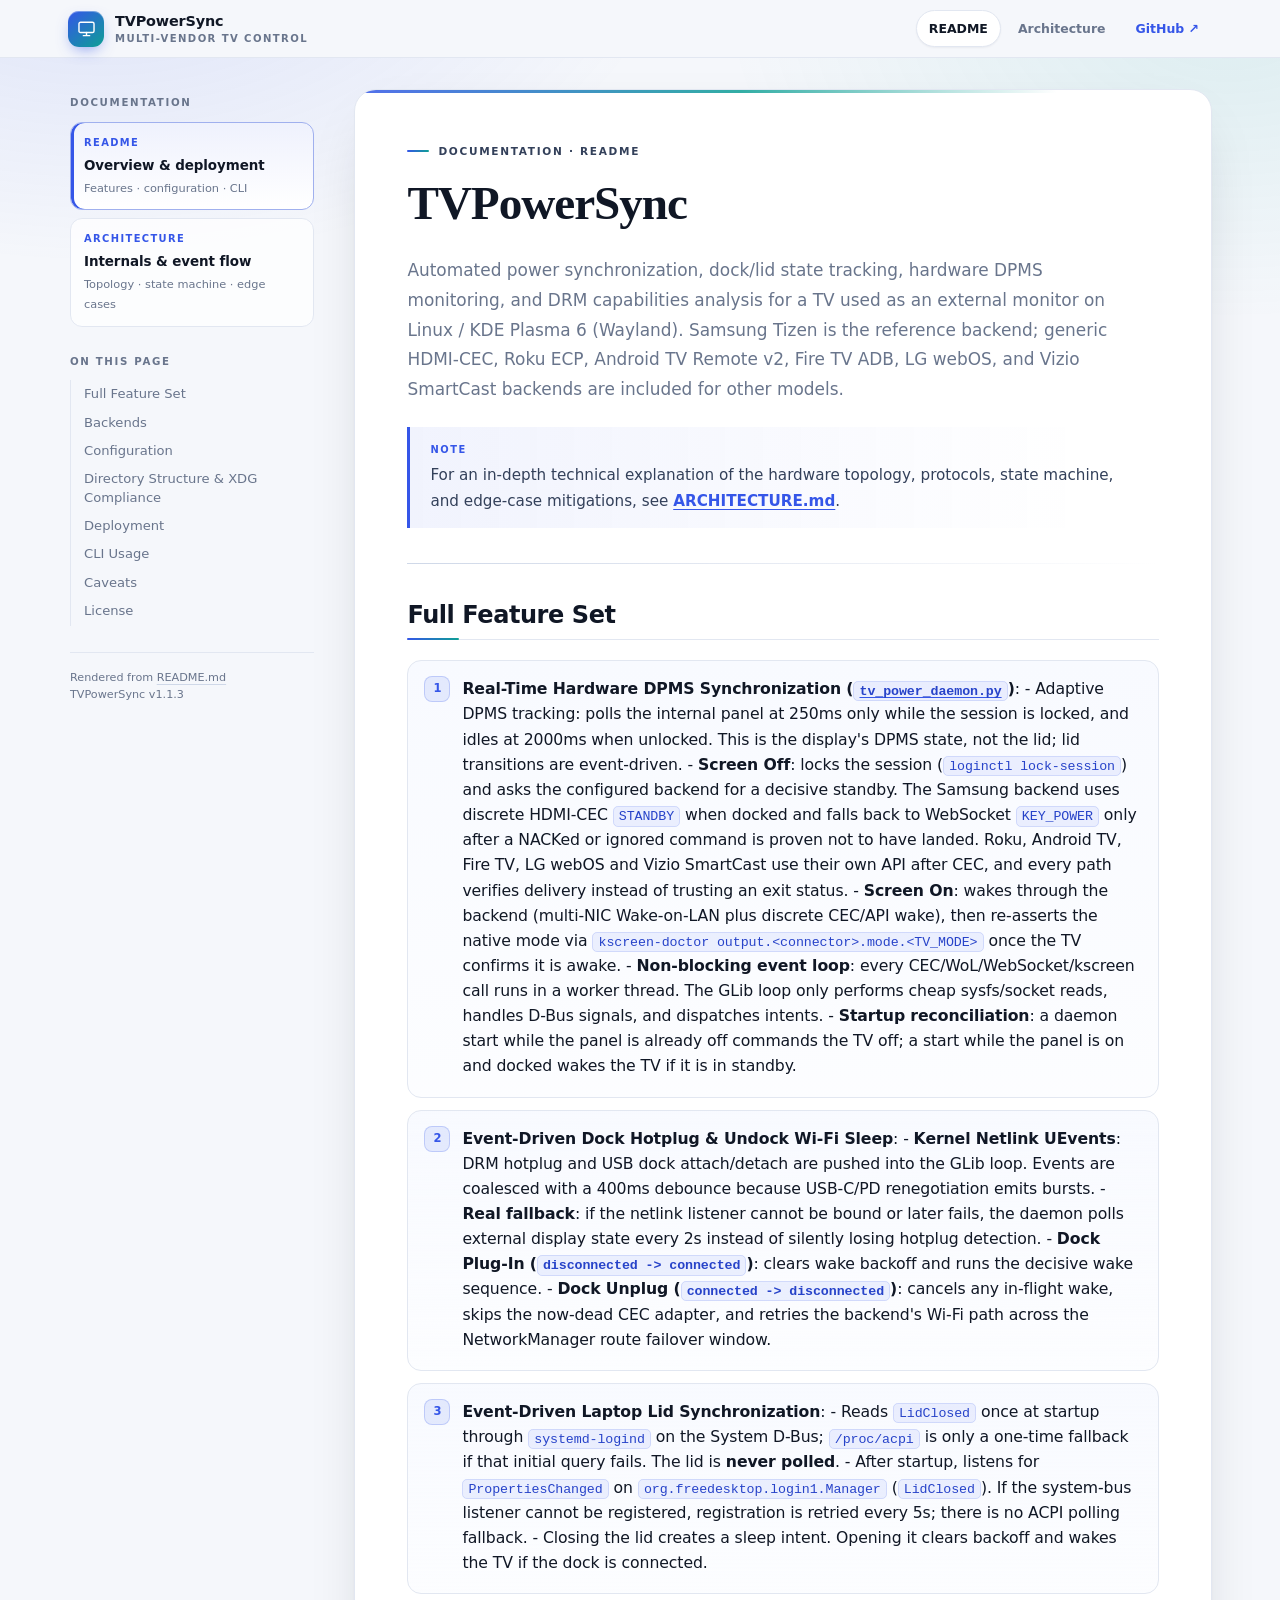
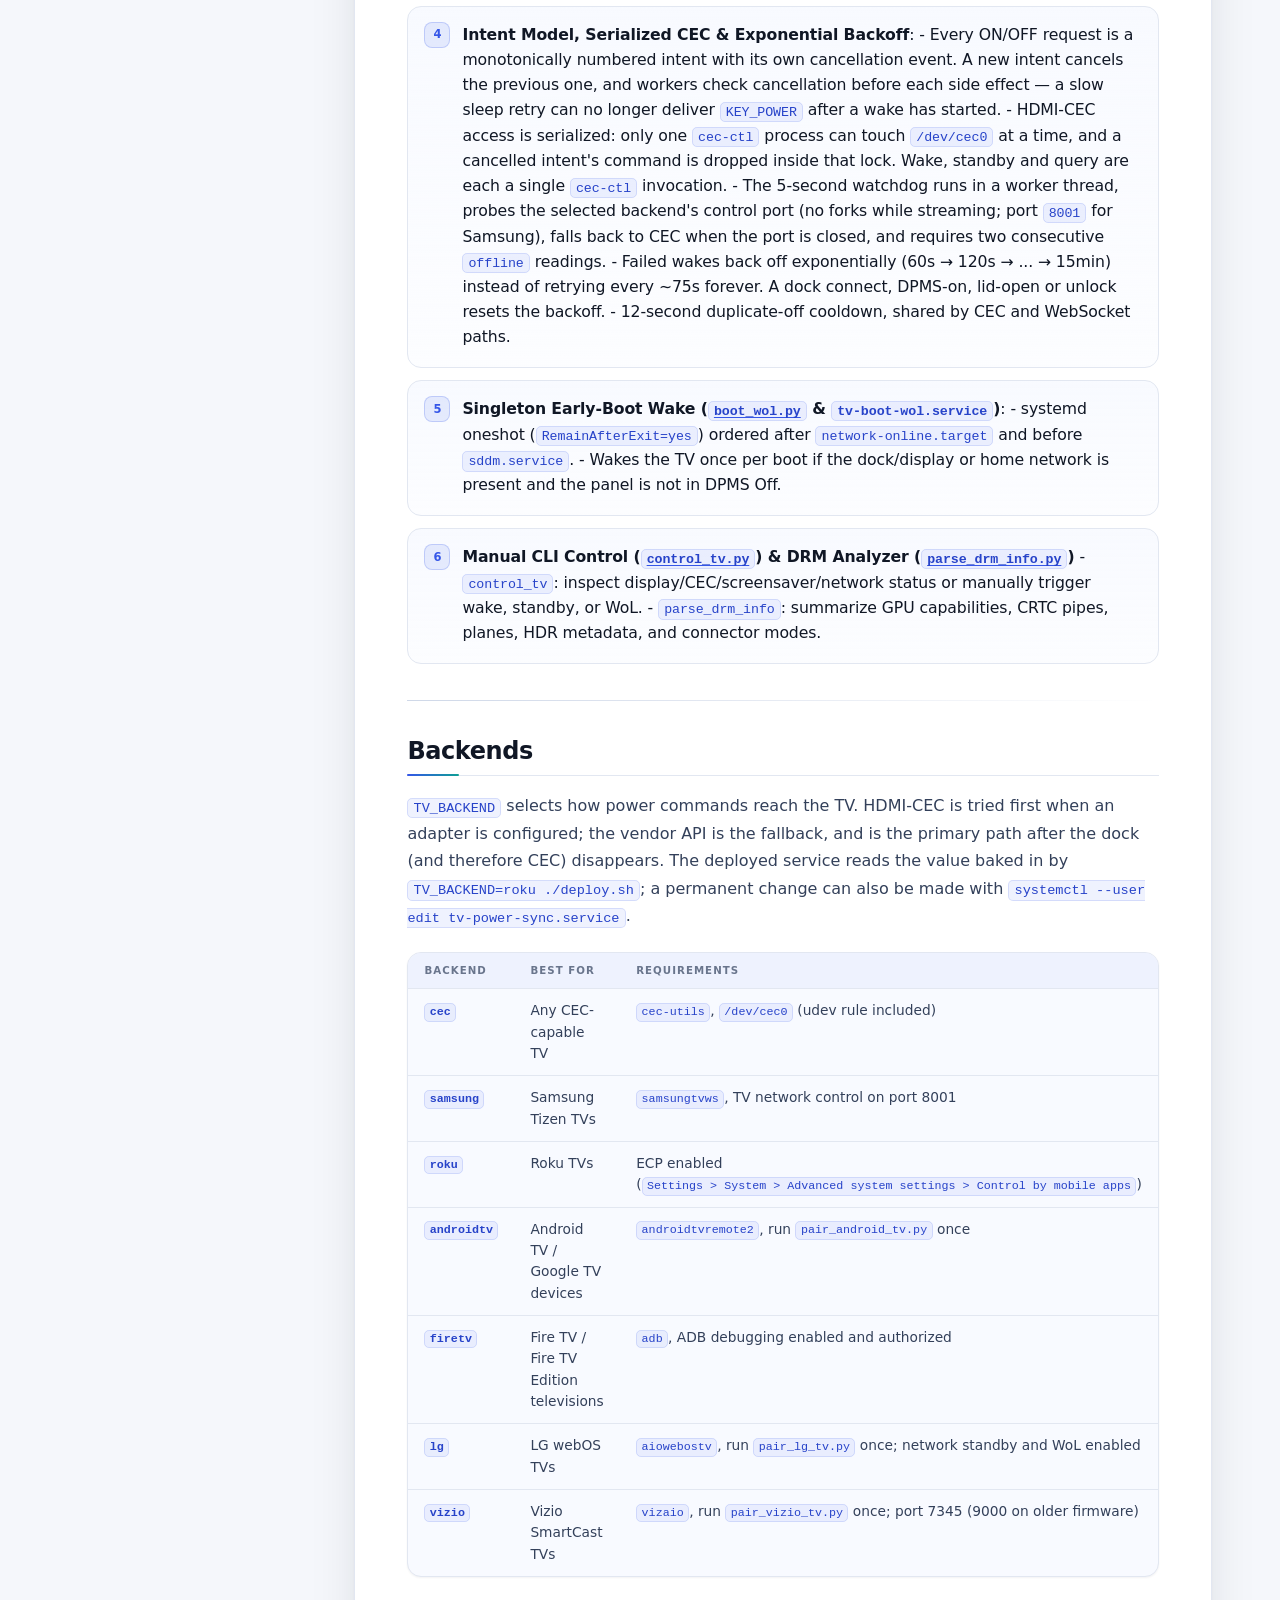
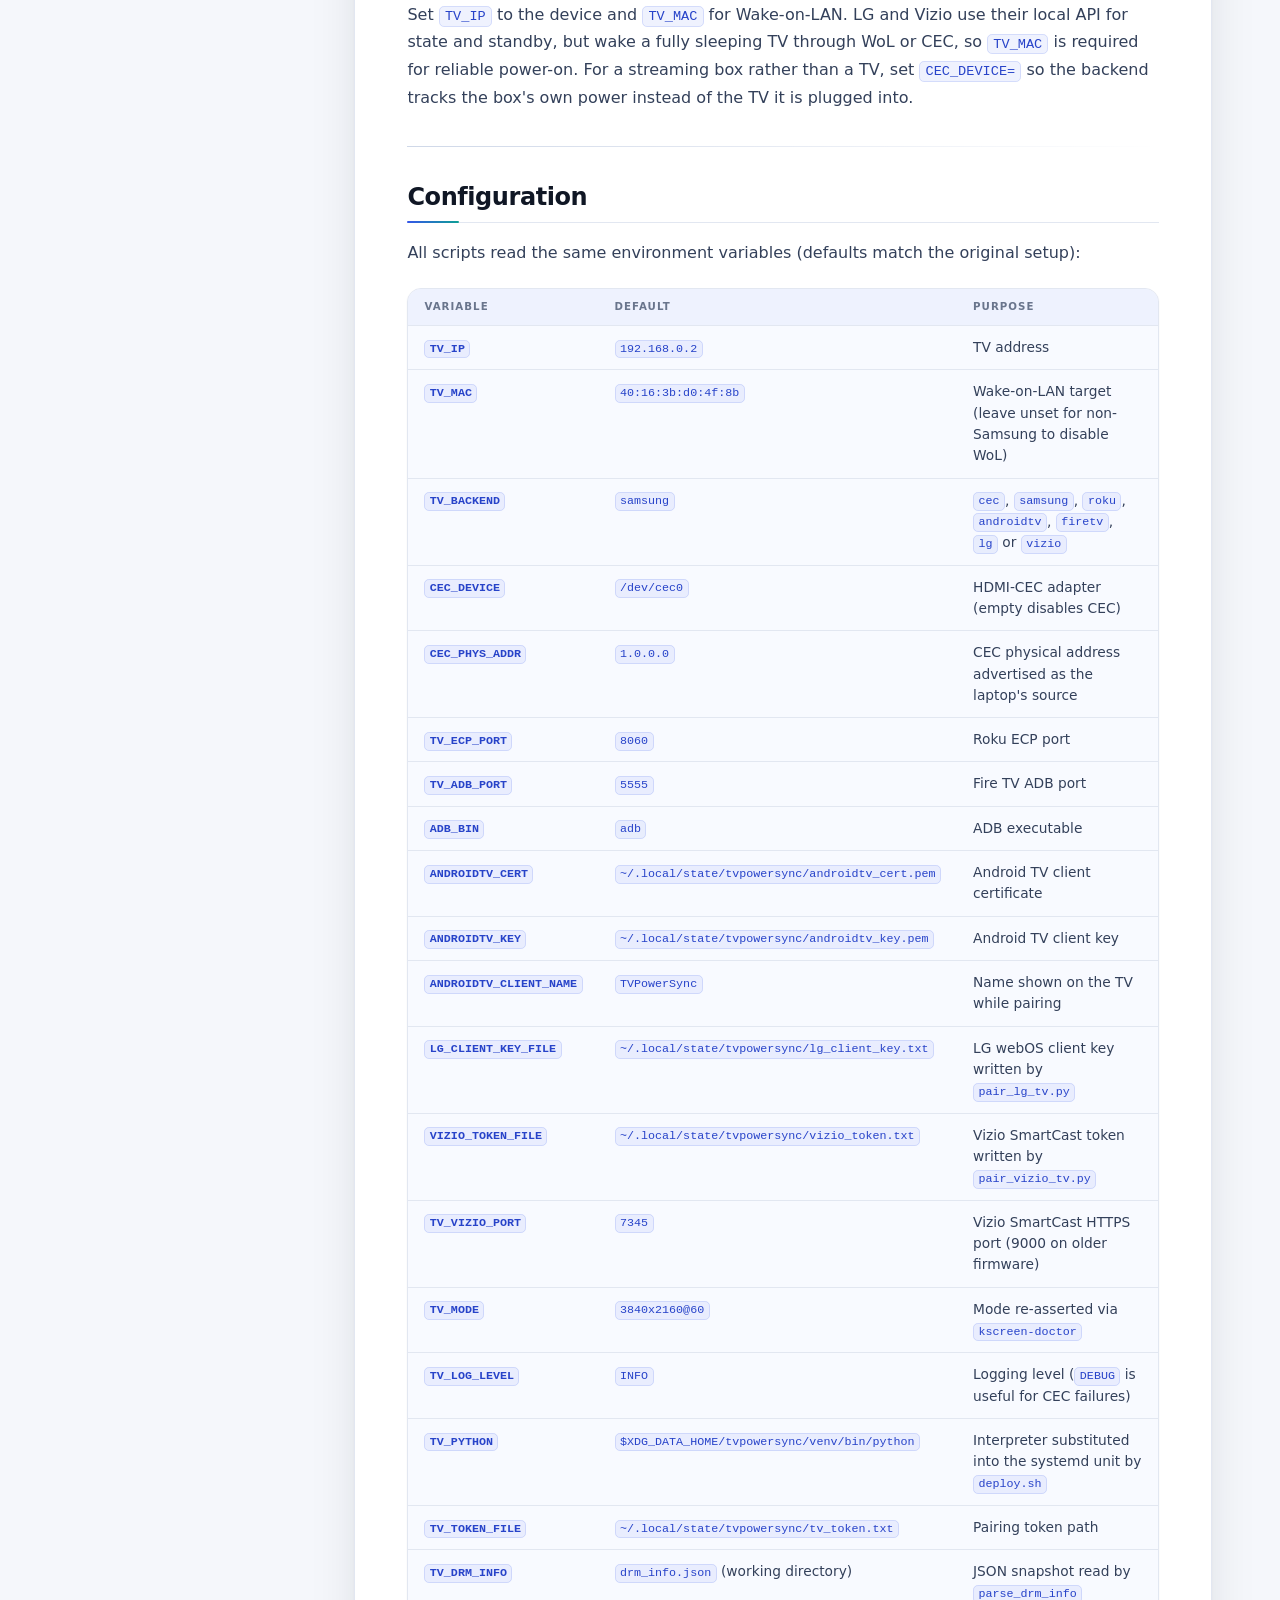
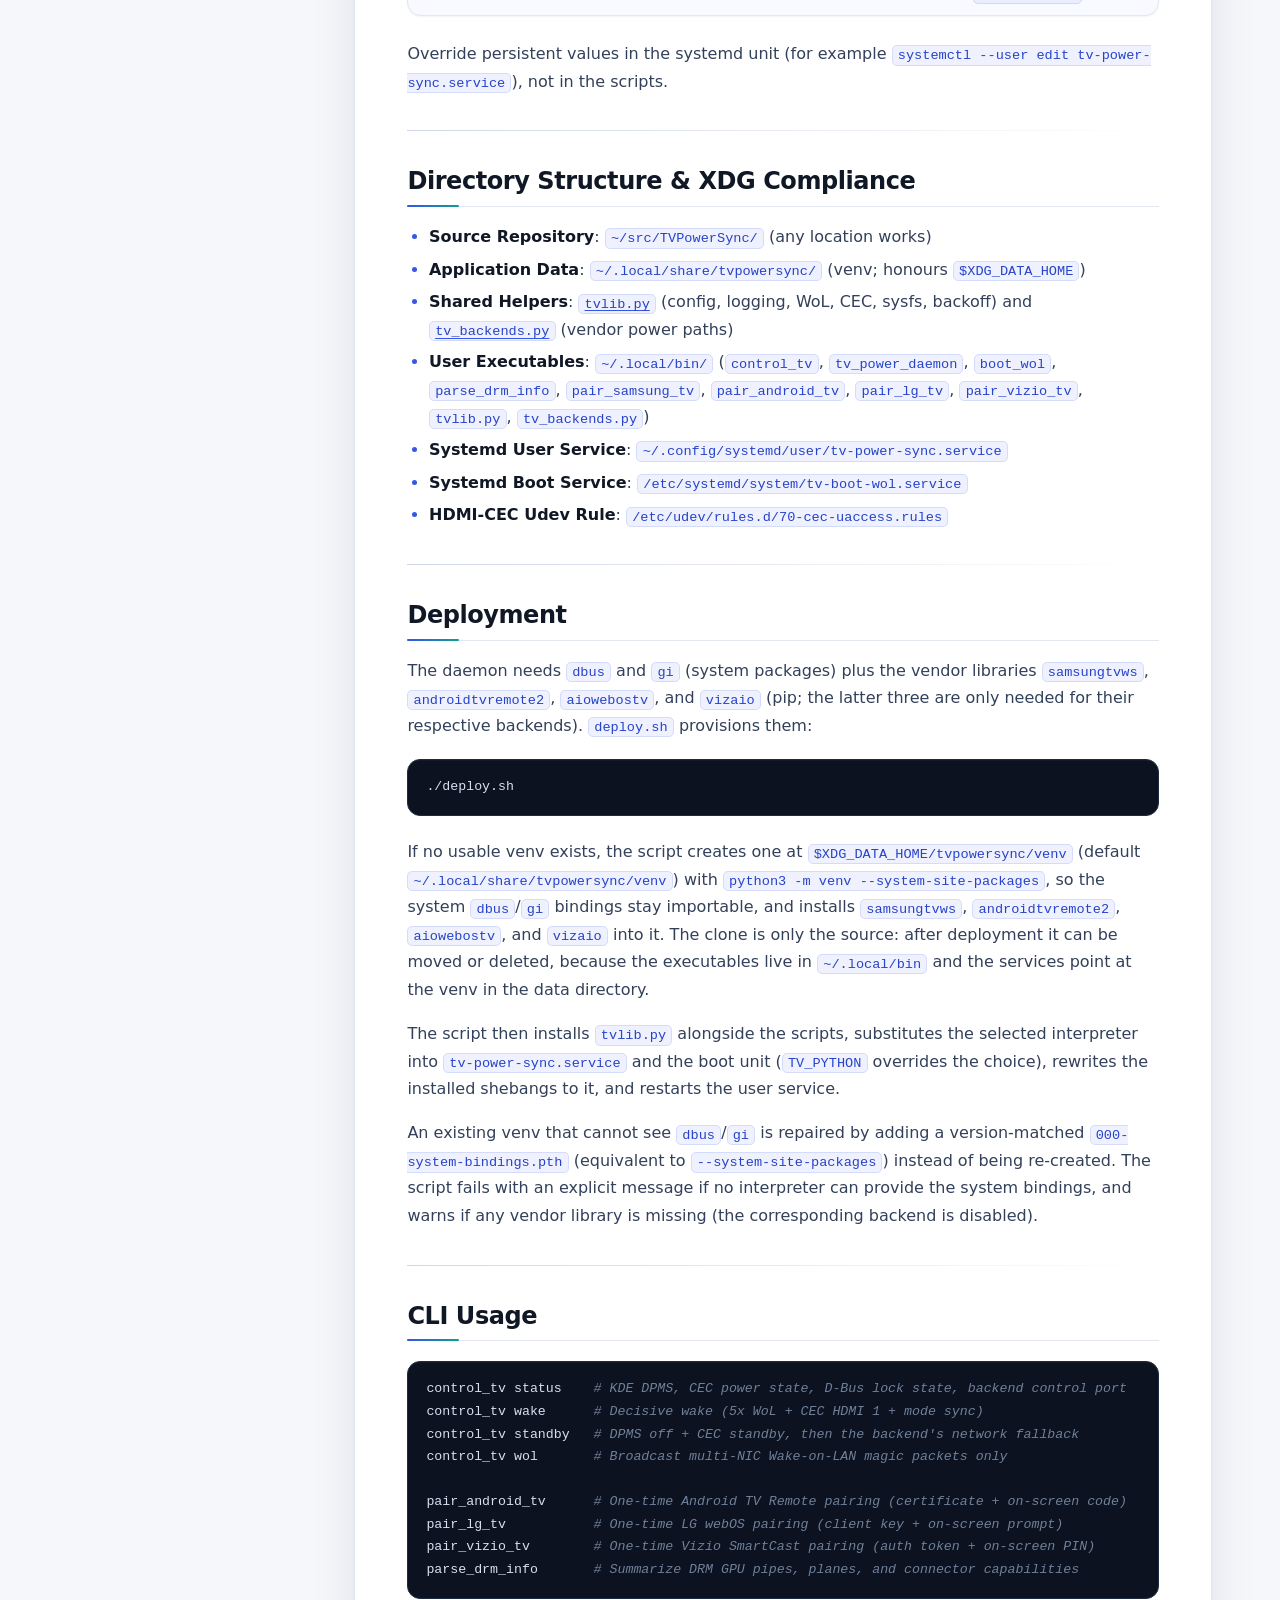
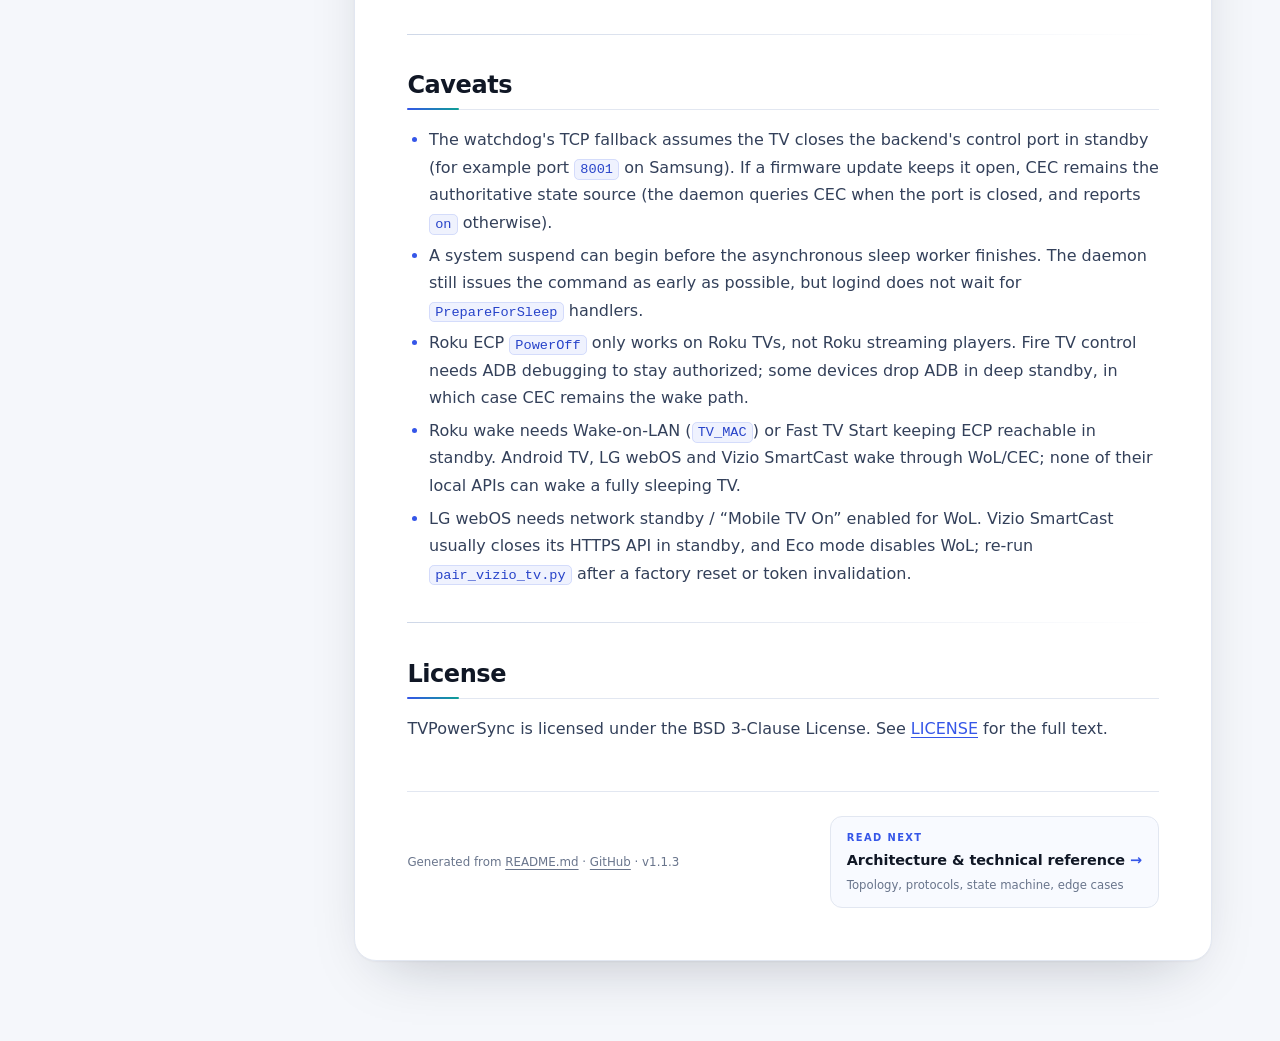
==== commit f50073e6: "Clarify event-driven lid handling and bump version to 1.1.3 Document that the lid is read once at st" ====
--- a/index.html
+++ b/index.html
@@ -500,7 +500,7 @@
       <nav class="toc" aria-label="Table of contents"><ul><li><a href="#full-feature-set">Full Feature Set</a></li><li><a href="#backends">Backends</a></li><li><a href="#configuration">Configuration</a></li><li><a href="#directory-structure-xdg-compliance">Directory Structure &amp; XDG Compliance</a></li><li><a href="#deployment">Deployment</a></li><li><a href="#cli-usage">CLI Usage</a></li><li><a href="#caveats">Caveats</a></li><li><a href="#license">License</a></li></ul></nav>
       <p class="side-foot">
         Rendered from <a href="README.md">README.md</a><br>
-        TVPowerSync v1.1.2
+        TVPowerSync v1.1.3
       </p>
     </aside>
 
@@ -516,22 +516,23 @@
 <ol>
 <li>
 <p><strong>Real-Time Hardware DPMS Synchronization (<a href="ARCHITECTURE.html#21-tv_power_daemonpy-tv-power-syncservice"><code>tv_power_daemon.py</code></a>)</strong>:
-   - Adaptive DPMS tracking: polls the internal panel at 250ms only while the session is locked, and idles at 2000ms when unlocked.
+   - Adaptive DPMS tracking: polls the internal panel at 250ms only while the session is locked, and idles at 2000ms when unlocked. This is the display's DPMS state, not the lid; lid transitions are event-driven.
    - <strong>Screen Off</strong>: locks the session (<code>loginctl lock-session</code>) and asks the configured backend for a decisive standby. The Samsung backend uses discrete HDMI-CEC <code>STANDBY</code> when docked and falls back to WebSocket <code>KEY_POWER</code> only after a NACKed or ignored command is proven not to have landed. Roku, Android TV, Fire TV, LG webOS and Vizio SmartCast use their own API after CEC, and every path verifies delivery instead of trusting an exit status.
    - <strong>Screen On</strong>: wakes through the backend (multi-NIC Wake-on-LAN plus discrete CEC/API wake), then re-asserts the native mode via <code>kscreen-doctor output.&lt;connector&gt;.mode.&lt;TV_MODE&gt;</code> once the TV confirms it is awake.
-   - <strong>Non-blocking event loop</strong>: every CEC/WoL/WebSocket/kscreen call runs in a worker thread. The GLib loop only reads sysfs and dispatches intents.
+   - <strong>Non-blocking event loop</strong>: every CEC/WoL/WebSocket/kscreen call runs in a worker thread. The GLib loop only performs cheap sysfs/socket reads, handles D-Bus signals, and dispatches intents.
    - <strong>Startup reconciliation</strong>: a daemon start while the panel is already off commands the TV off; a start while the panel is on and docked wakes the TV if it is in standby.</p>
 </li>
 <li>
 <p><strong>Event-Driven Dock Hotplug &amp; Undock Wi-Fi Sleep</strong>:
    - <strong>Kernel Netlink UEvents</strong>: DRM hotplug and USB dock attach/detach are pushed into the GLib loop. Events are coalesced with a 400ms debounce because USB-C/PD renegotiation emits bursts.
-   - <strong>Real fallback</strong>: if the netlink bind fails, the daemon polls external display state every 2s instead of silently losing hotplug detection.
+   - <strong>Real fallback</strong>: if the netlink listener cannot be bound or later fails, the daemon polls external display state every 2s instead of silently losing hotplug detection.
    - <strong>Dock Plug-In (<code>disconnected -&gt; connected</code>)</strong>: clears wake backoff and runs the decisive wake sequence.
    - <strong>Dock Unplug (<code>connected -&gt; disconnected</code>)</strong>: cancels any in-flight wake, skips the now-dead CEC adapter, and retries the backend's Wi-Fi path across the NetworkManager route failover window.</p>
 </li>
 <li>
 <p><strong>Event-Driven Laptop Lid Synchronization</strong>:
-   - Listens on the System D-Bus for <code>PropertiesChanged</code> on <code>org.freedesktop.login1.Manager</code> (<code>LidClosed</code>); zero ACPI polling.
+   - Reads <code>LidClosed</code> once at startup through <code>systemd-logind</code> on the System D-Bus; <code>/proc/acpi</code> is only a one-time fallback if that initial query fails. The lid is <strong>never polled</strong>.
+   - After startup, listens for <code>PropertiesChanged</code> on <code>org.freedesktop.login1.Manager</code> (<code>LidClosed</code>). If the system-bus listener cannot be registered, registration is retried every 5s; there is no ACPI polling fallback.
    - Closing the lid creates a sleep intent. Opening it clears backoff and wakes the TV if the dock is connected.</p>
 </li>
 <li>
@@ -797,7 +798,7 @@
 for the full text.</p>
       </div>
       <footer class="doc-footer">
-        <p class="foot-note">Generated from <a href="README.md">README.md</a> &middot; <a href="https://github.com/mystica555/TVPowerSync">GitHub</a> &middot; v1.1.2</p>
+        <p class="foot-note">Generated from <a href="README.md">README.md</a> &middot; <a href="https://github.com/mystica555/TVPowerSync">GitHub</a> &middot; v1.1.3</p>
         <a class="next-card" href="ARCHITECTURE.html"><span class="next-kicker">Read next</span><span class="next-title">Architecture &amp; technical reference</span><span class="next-meta">Topology, protocols, state machine, edge cases</span></a>
       </footer>
     </article>
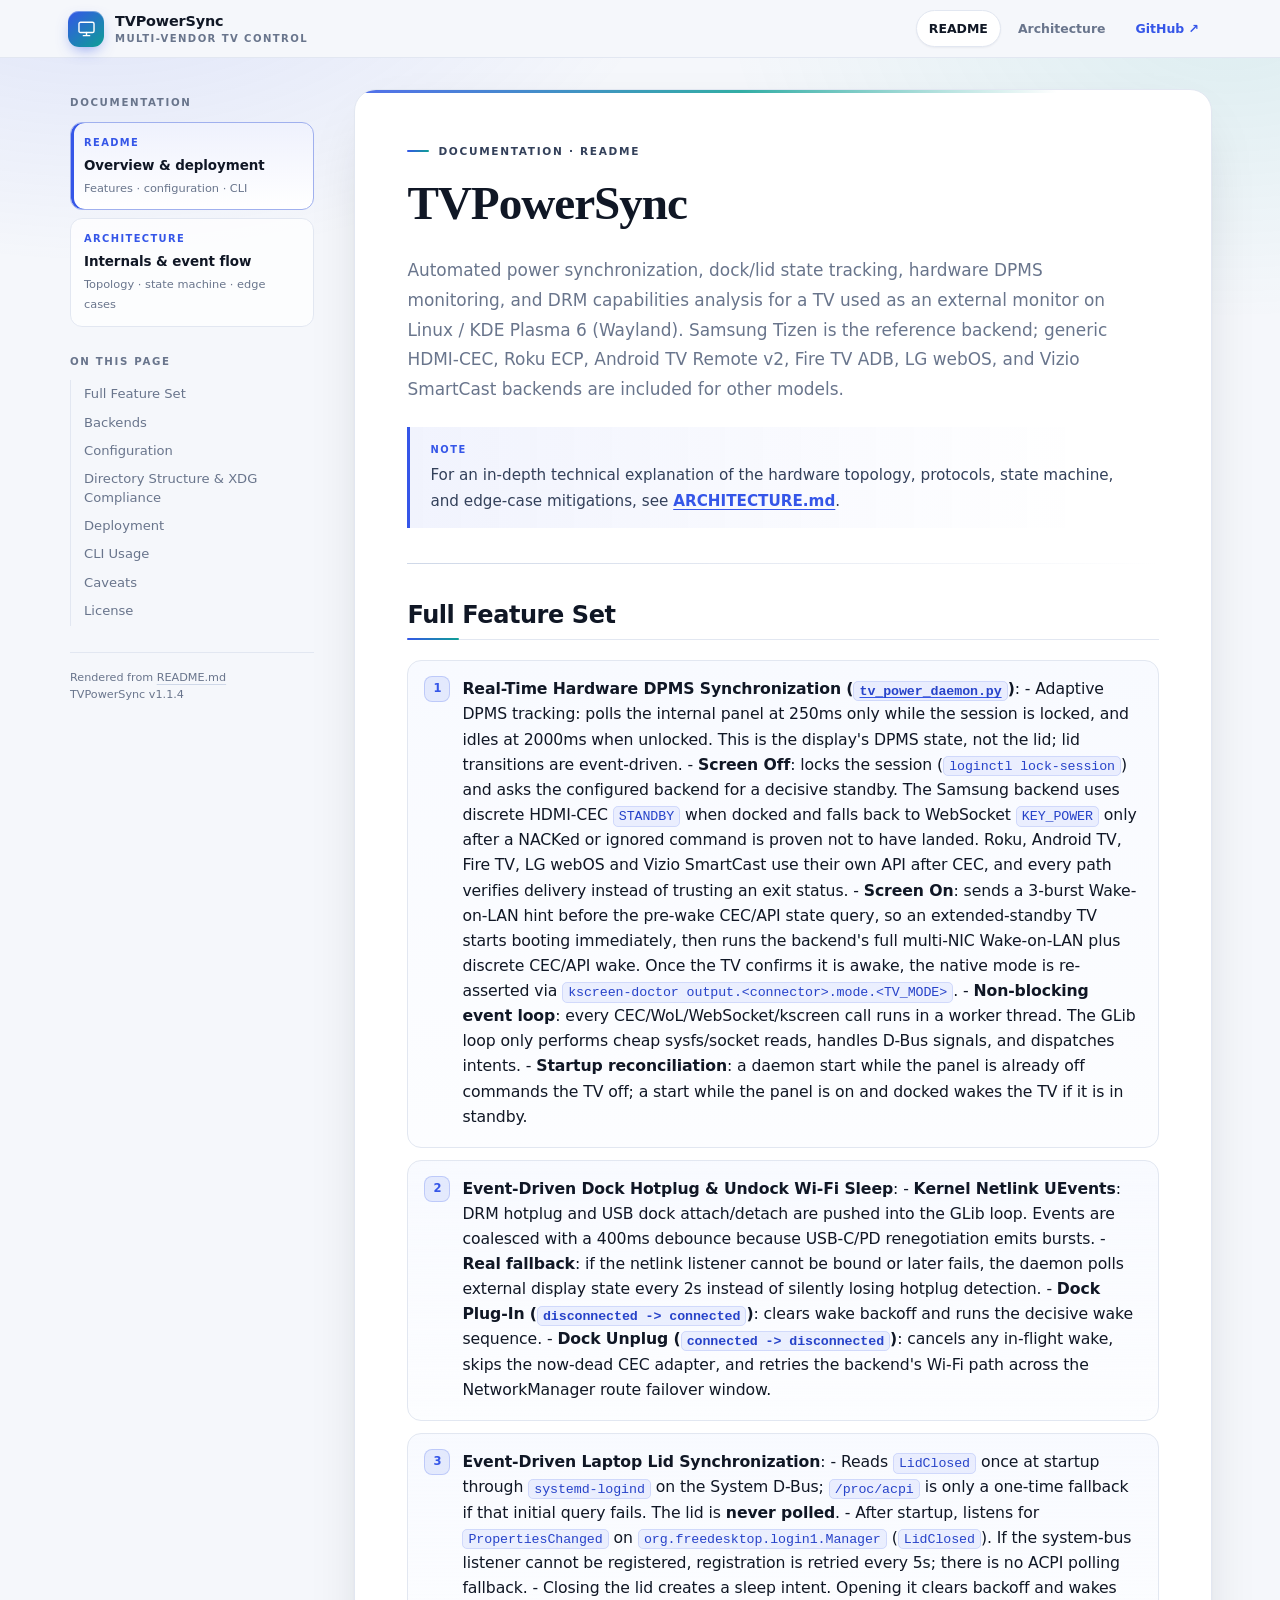
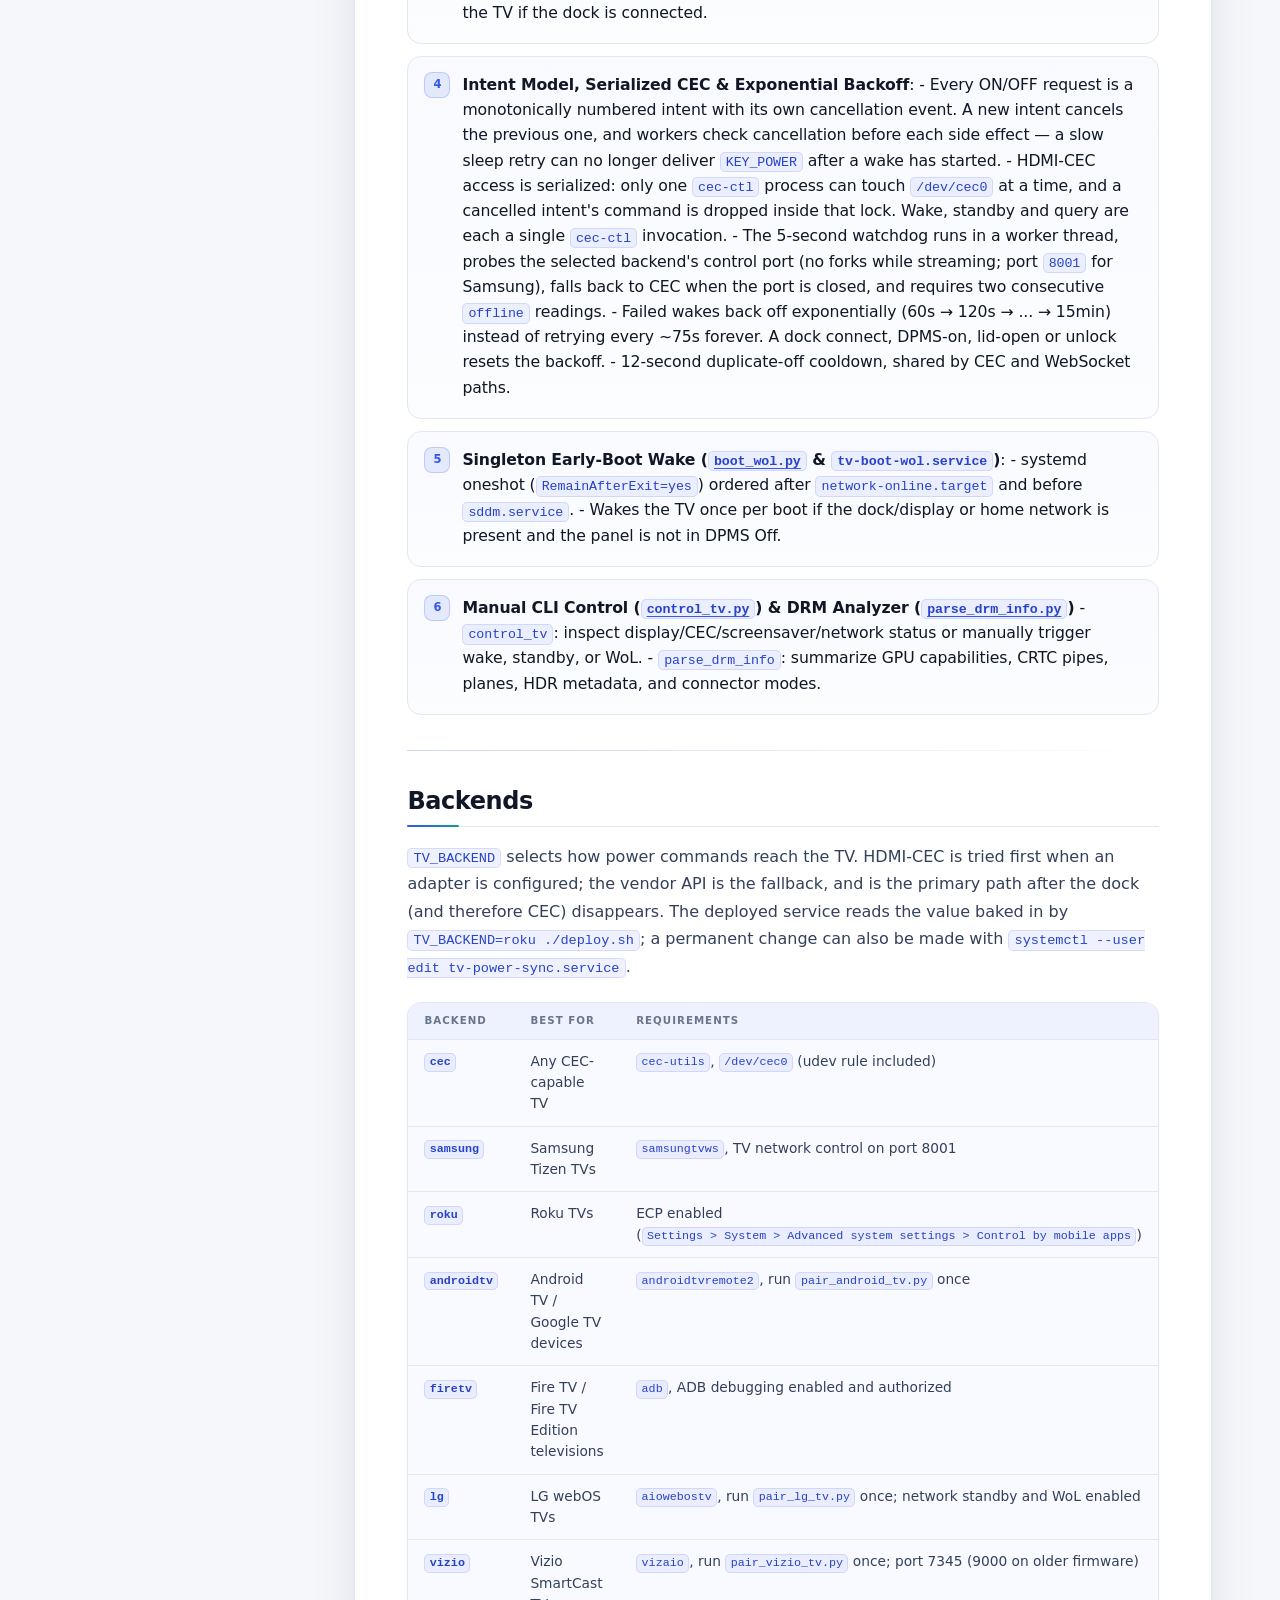
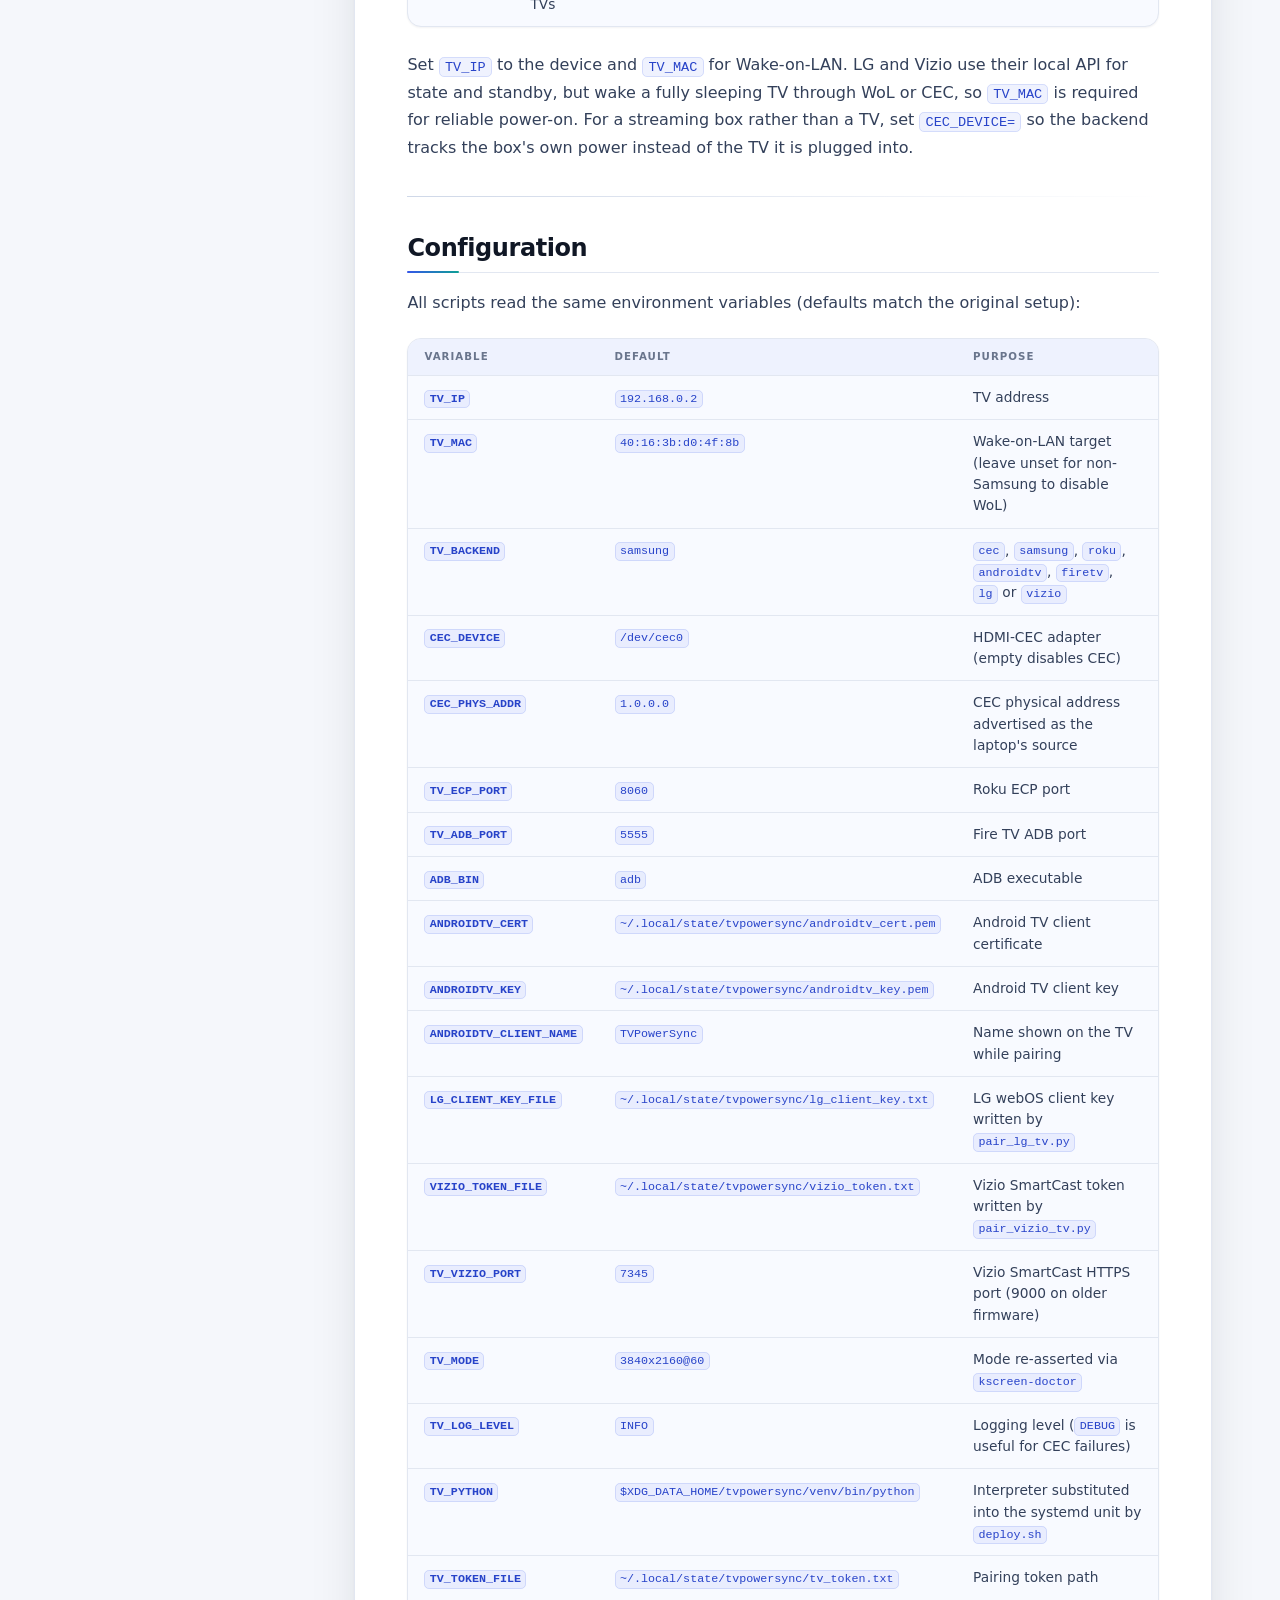
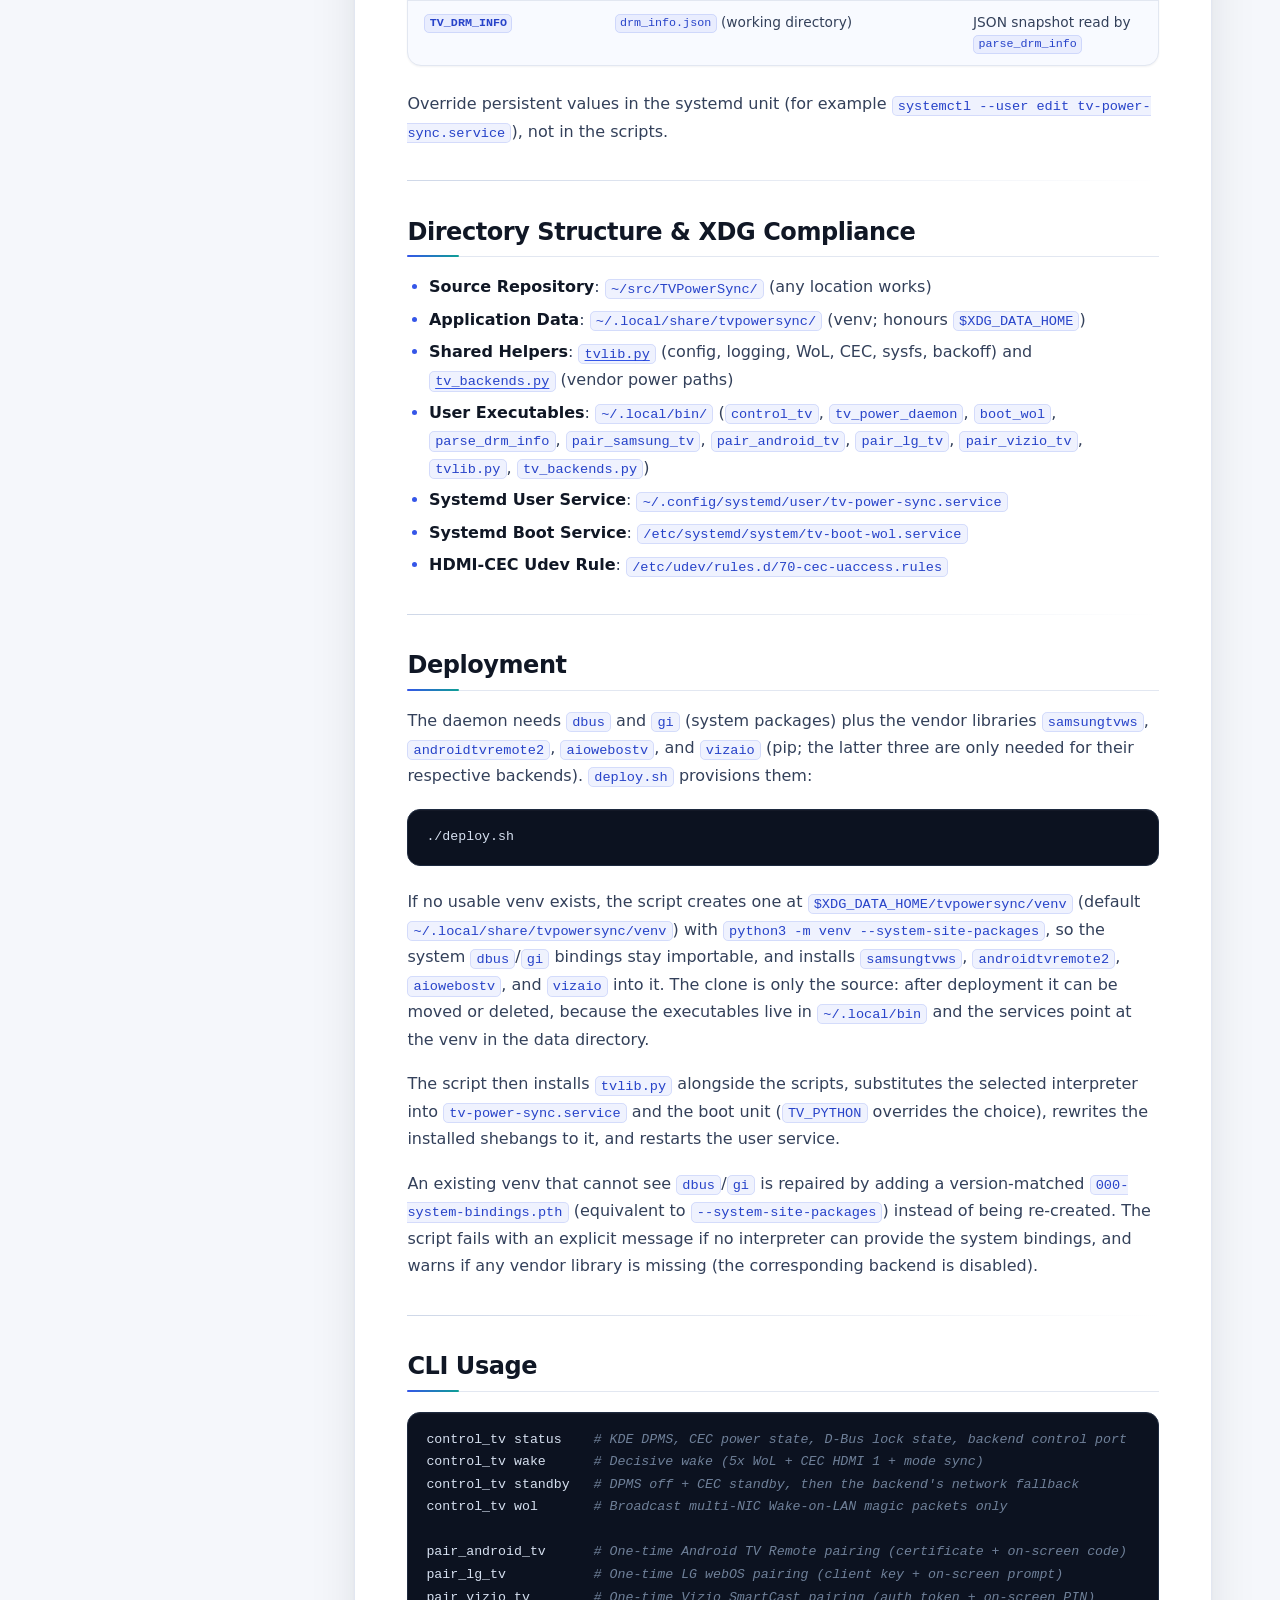
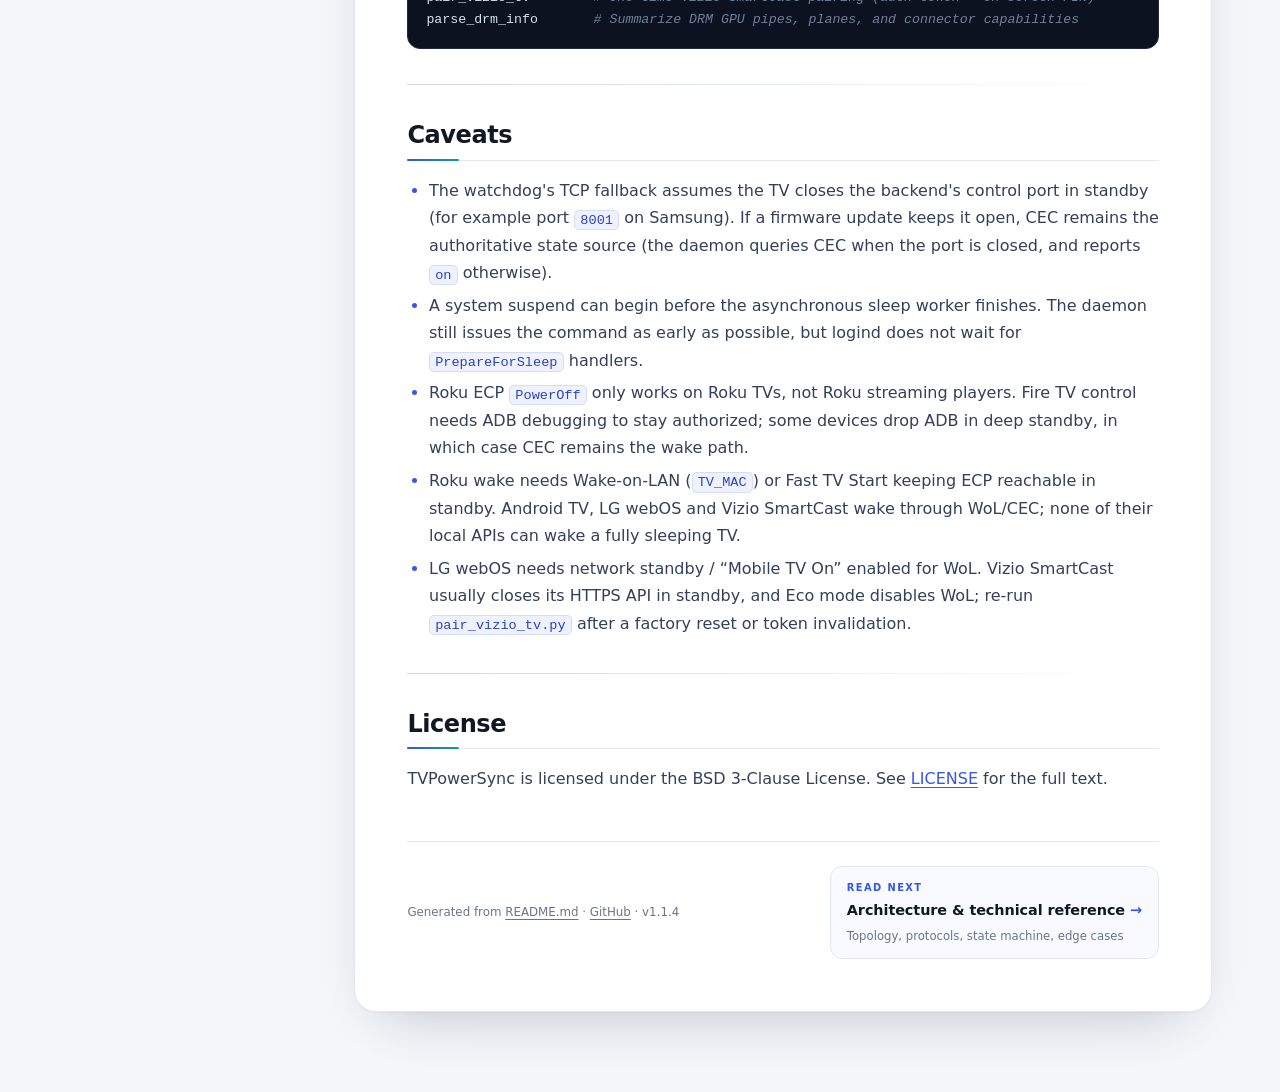
==== commit d5c8a67c: "Send early WoL before TV state queries Start an extended-standby TV booting while the blocking CEC/A" ====
--- a/index.html
+++ b/index.html
@@ -500,7 +500,7 @@
       <nav class="toc" aria-label="Table of contents"><ul><li><a href="#full-feature-set">Full Feature Set</a></li><li><a href="#backends">Backends</a></li><li><a href="#configuration">Configuration</a></li><li><a href="#directory-structure-xdg-compliance">Directory Structure &amp; XDG Compliance</a></li><li><a href="#deployment">Deployment</a></li><li><a href="#cli-usage">CLI Usage</a></li><li><a href="#caveats">Caveats</a></li><li><a href="#license">License</a></li></ul></nav>
       <p class="side-foot">
         Rendered from <a href="README.md">README.md</a><br>
-        TVPowerSync v1.1.3
+        TVPowerSync v1.1.4
       </p>
     </aside>
 
@@ -518,7 +518,7 @@
 <p><strong>Real-Time Hardware DPMS Synchronization (<a href="ARCHITECTURE.html#21-tv_power_daemonpy-tv-power-syncservice"><code>tv_power_daemon.py</code></a>)</strong>:
    - Adaptive DPMS tracking: polls the internal panel at 250ms only while the session is locked, and idles at 2000ms when unlocked. This is the display's DPMS state, not the lid; lid transitions are event-driven.
    - <strong>Screen Off</strong>: locks the session (<code>loginctl lock-session</code>) and asks the configured backend for a decisive standby. The Samsung backend uses discrete HDMI-CEC <code>STANDBY</code> when docked and falls back to WebSocket <code>KEY_POWER</code> only after a NACKed or ignored command is proven not to have landed. Roku, Android TV, Fire TV, LG webOS and Vizio SmartCast use their own API after CEC, and every path verifies delivery instead of trusting an exit status.
-   - <strong>Screen On</strong>: wakes through the backend (multi-NIC Wake-on-LAN plus discrete CEC/API wake), then re-asserts the native mode via <code>kscreen-doctor output.&lt;connector&gt;.mode.&lt;TV_MODE&gt;</code> once the TV confirms it is awake.
+   - <strong>Screen On</strong>: sends a 3-burst Wake-on-LAN hint before the pre-wake CEC/API state query, so an extended-standby TV starts booting immediately, then runs the backend's full multi-NIC Wake-on-LAN plus discrete CEC/API wake. Once the TV confirms it is awake, the native mode is re-asserted via <code>kscreen-doctor output.&lt;connector&gt;.mode.&lt;TV_MODE&gt;</code>.
    - <strong>Non-blocking event loop</strong>: every CEC/WoL/WebSocket/kscreen call runs in a worker thread. The GLib loop only performs cheap sysfs/socket reads, handles D-Bus signals, and dispatches intents.
    - <strong>Startup reconciliation</strong>: a daemon start while the panel is already off commands the TV off; a start while the panel is on and docked wakes the TV if it is in standby.</p>
 </li>
@@ -794,11 +794,12 @@
 </ul>
 <hr />
 <h2 id="license">License<a class="headerlink" href="#license" title="Link to this section">#</a></h2>
-<p>TVPowerSync is licensed under the BSD 3-Clause License. See <a href="LICENSE">LICENSE</a>
-for the full text.</p>
+<p>TVPowerSync is licensed under the BSD 3-Clause License. See
+<a href="https://github.com/mystica555/TVPowerSync/blob/master/LICENSE">LICENSE</a> for the
+full text.</p>
       </div>
       <footer class="doc-footer">
-        <p class="foot-note">Generated from <a href="README.md">README.md</a> &middot; <a href="https://github.com/mystica555/TVPowerSync">GitHub</a> &middot; v1.1.3</p>
+        <p class="foot-note">Generated from <a href="README.md">README.md</a> &middot; <a href="https://github.com/mystica555/TVPowerSync">GitHub</a> &middot; v1.1.4</p>
         <a class="next-card" href="ARCHITECTURE.html"><span class="next-kicker">Read next</span><span class="next-title">Architecture &amp; technical reference</span><span class="next-meta">Topology, protocols, state machine, edge cases</span></a>
       </footer>
     </article>
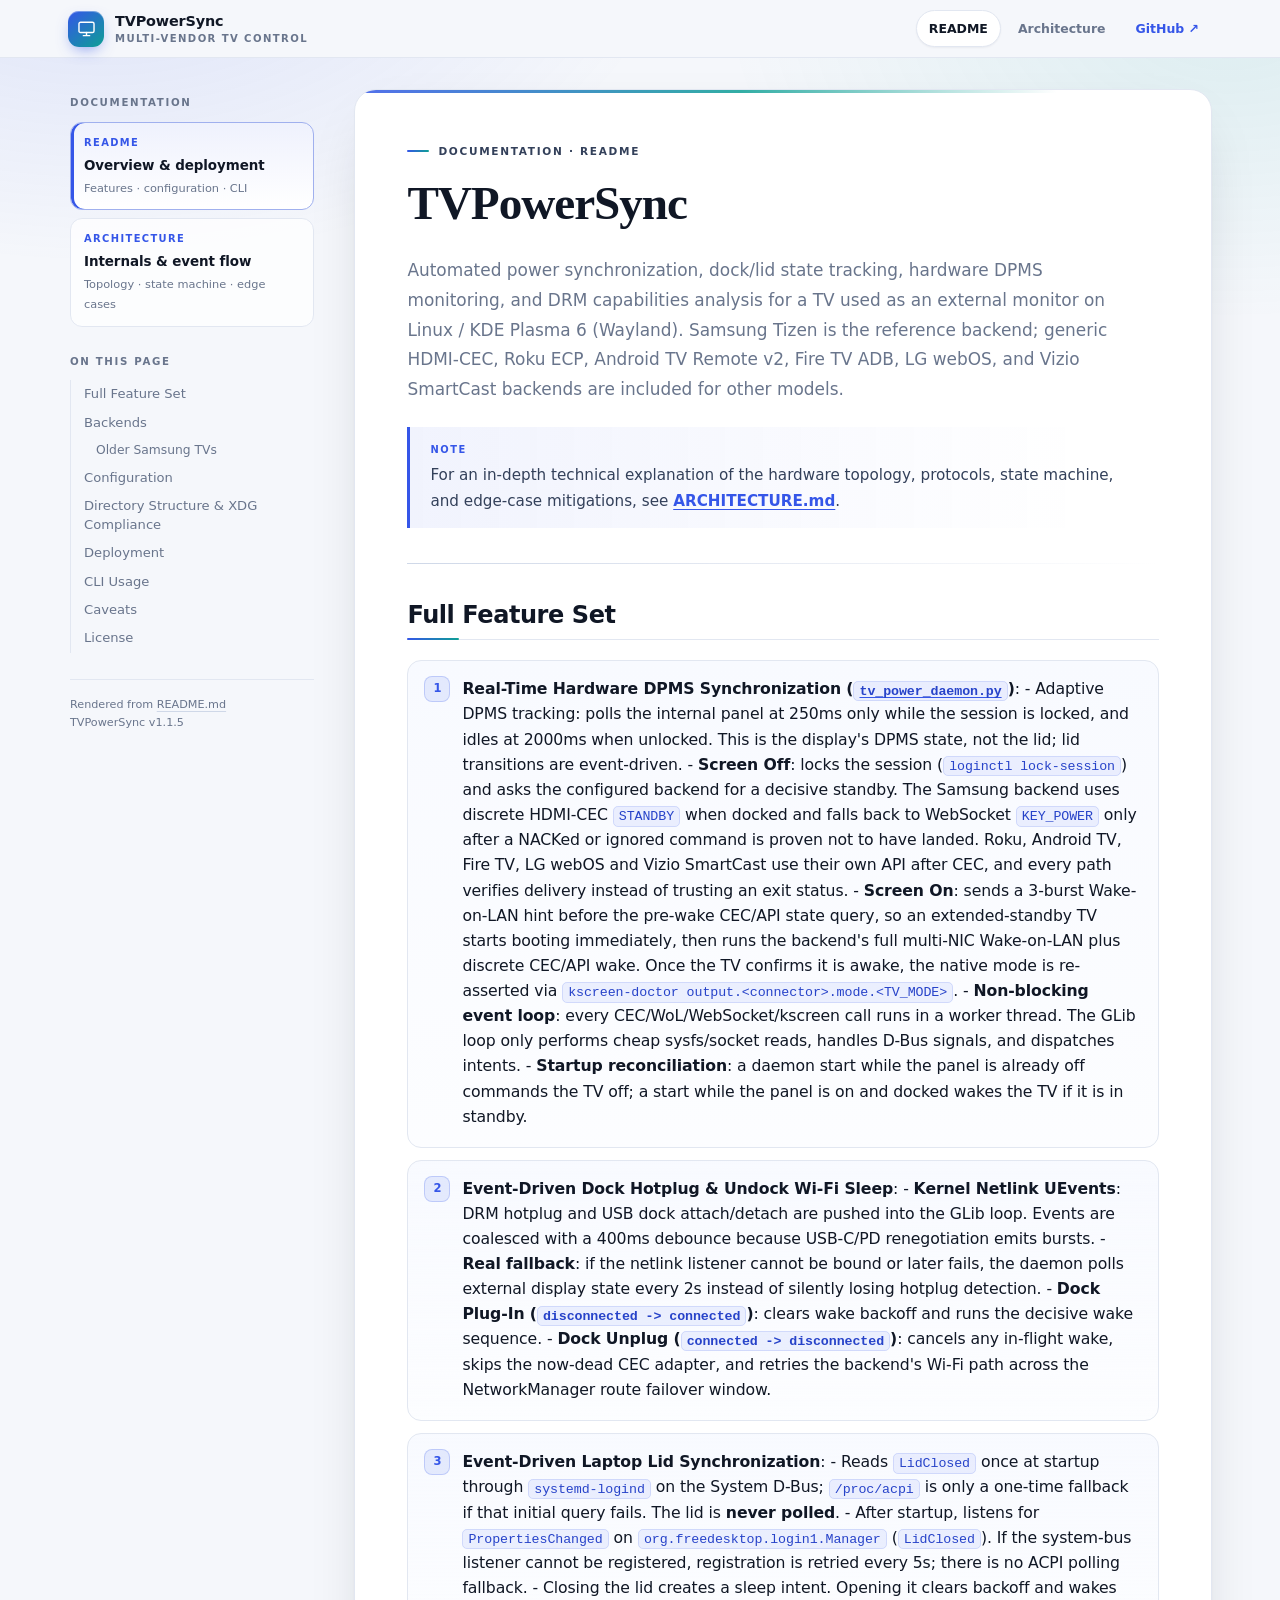
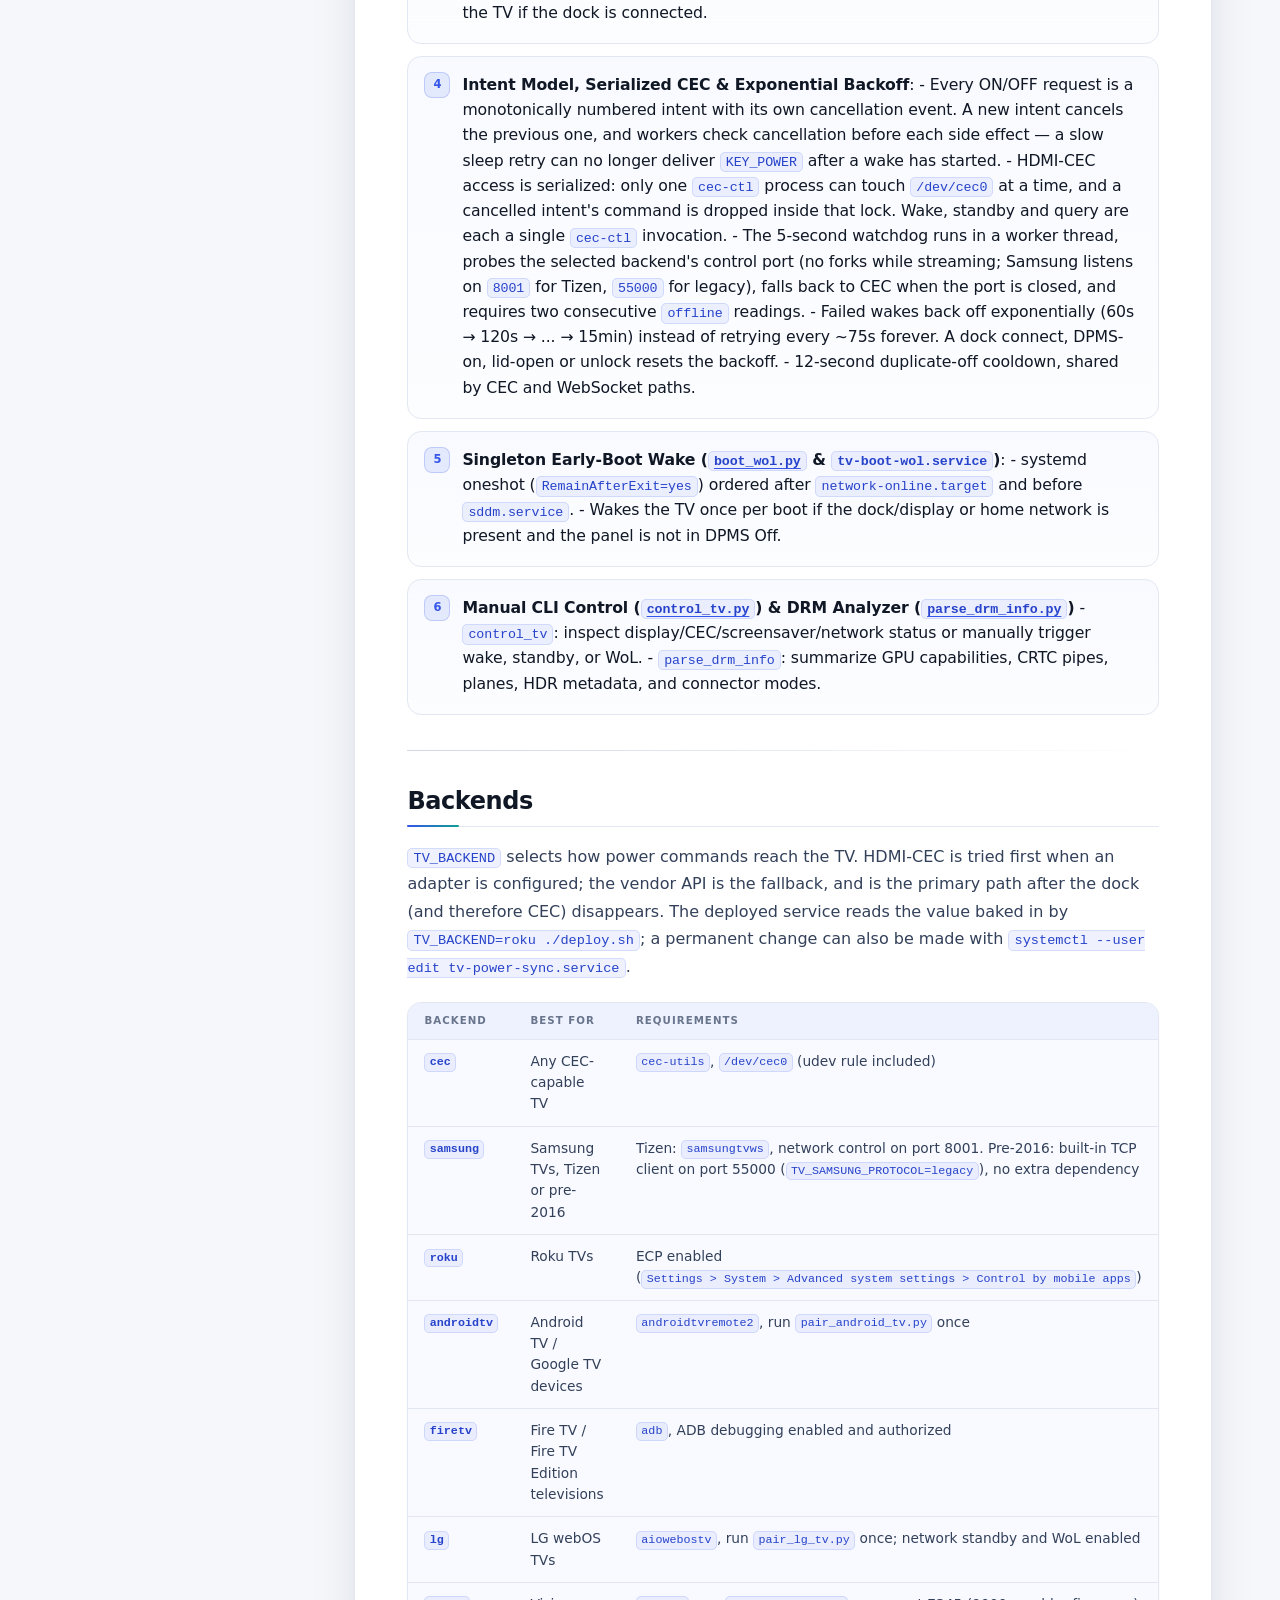
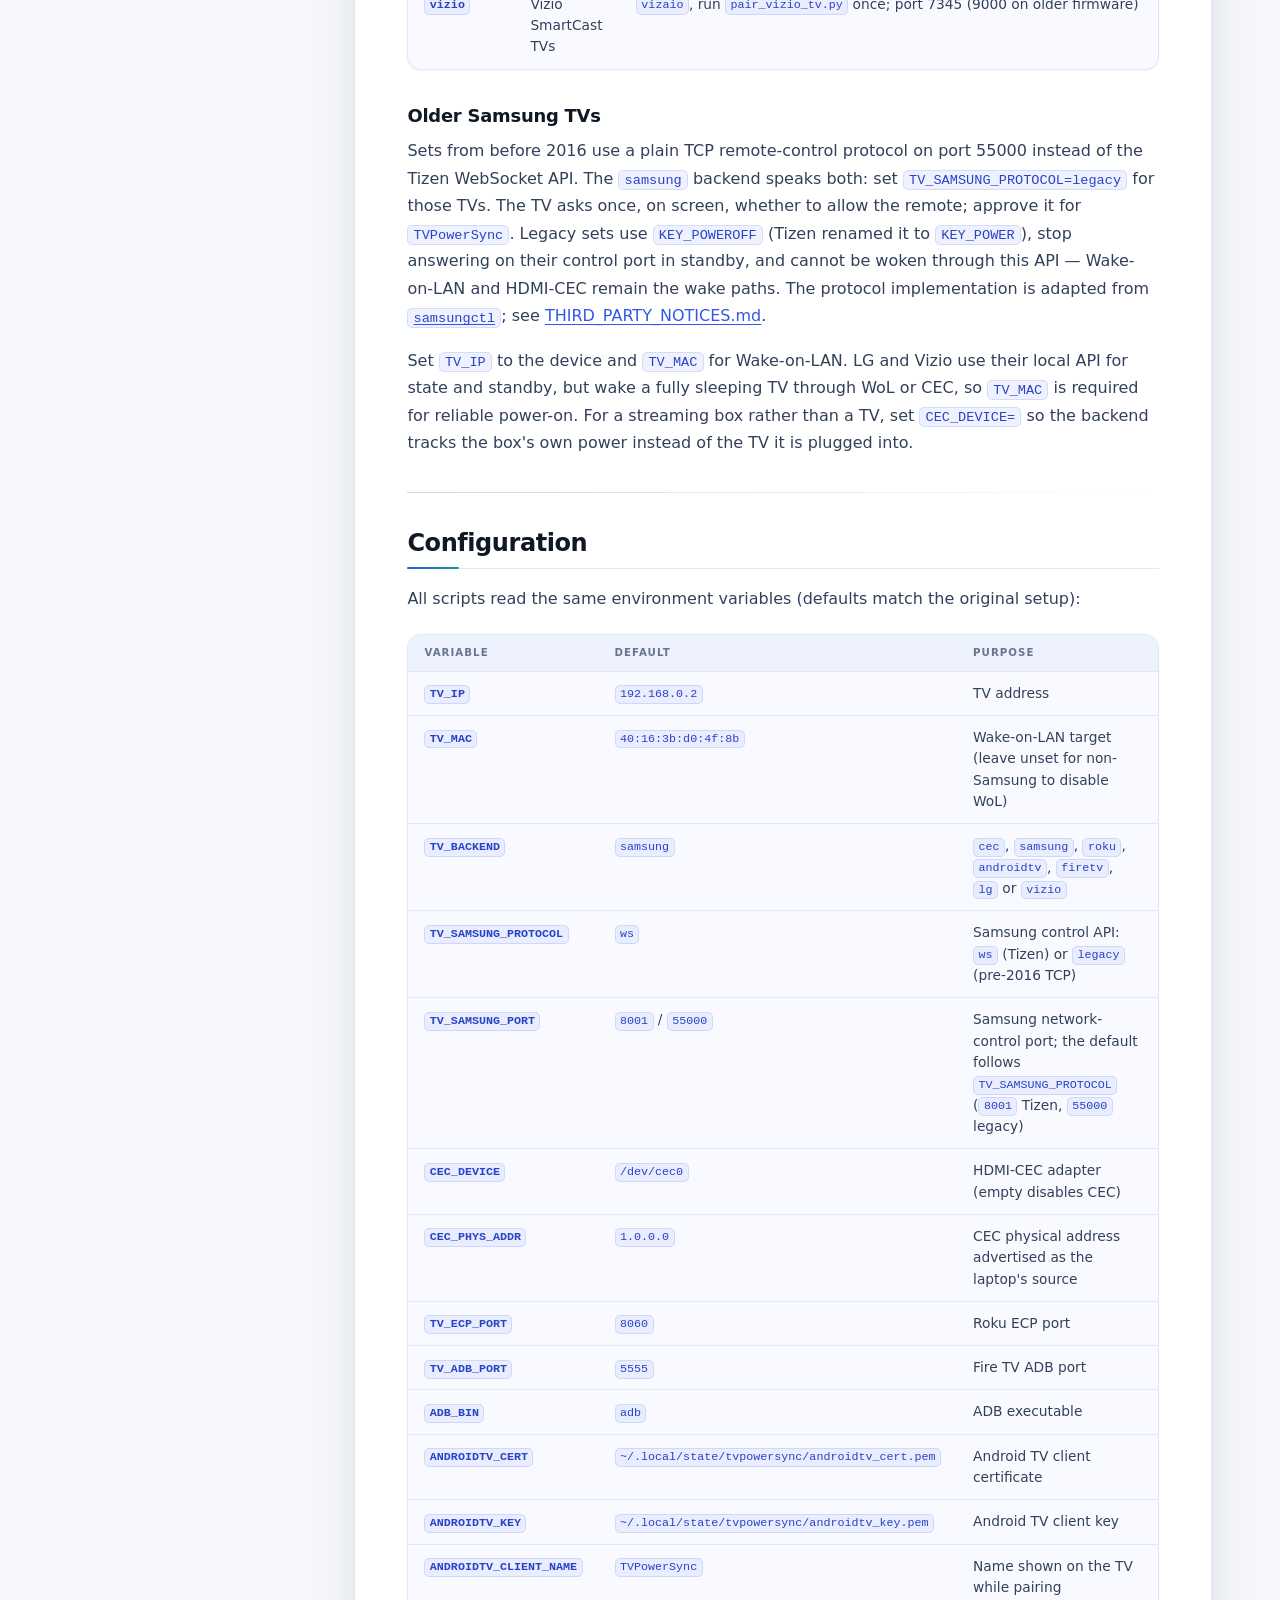
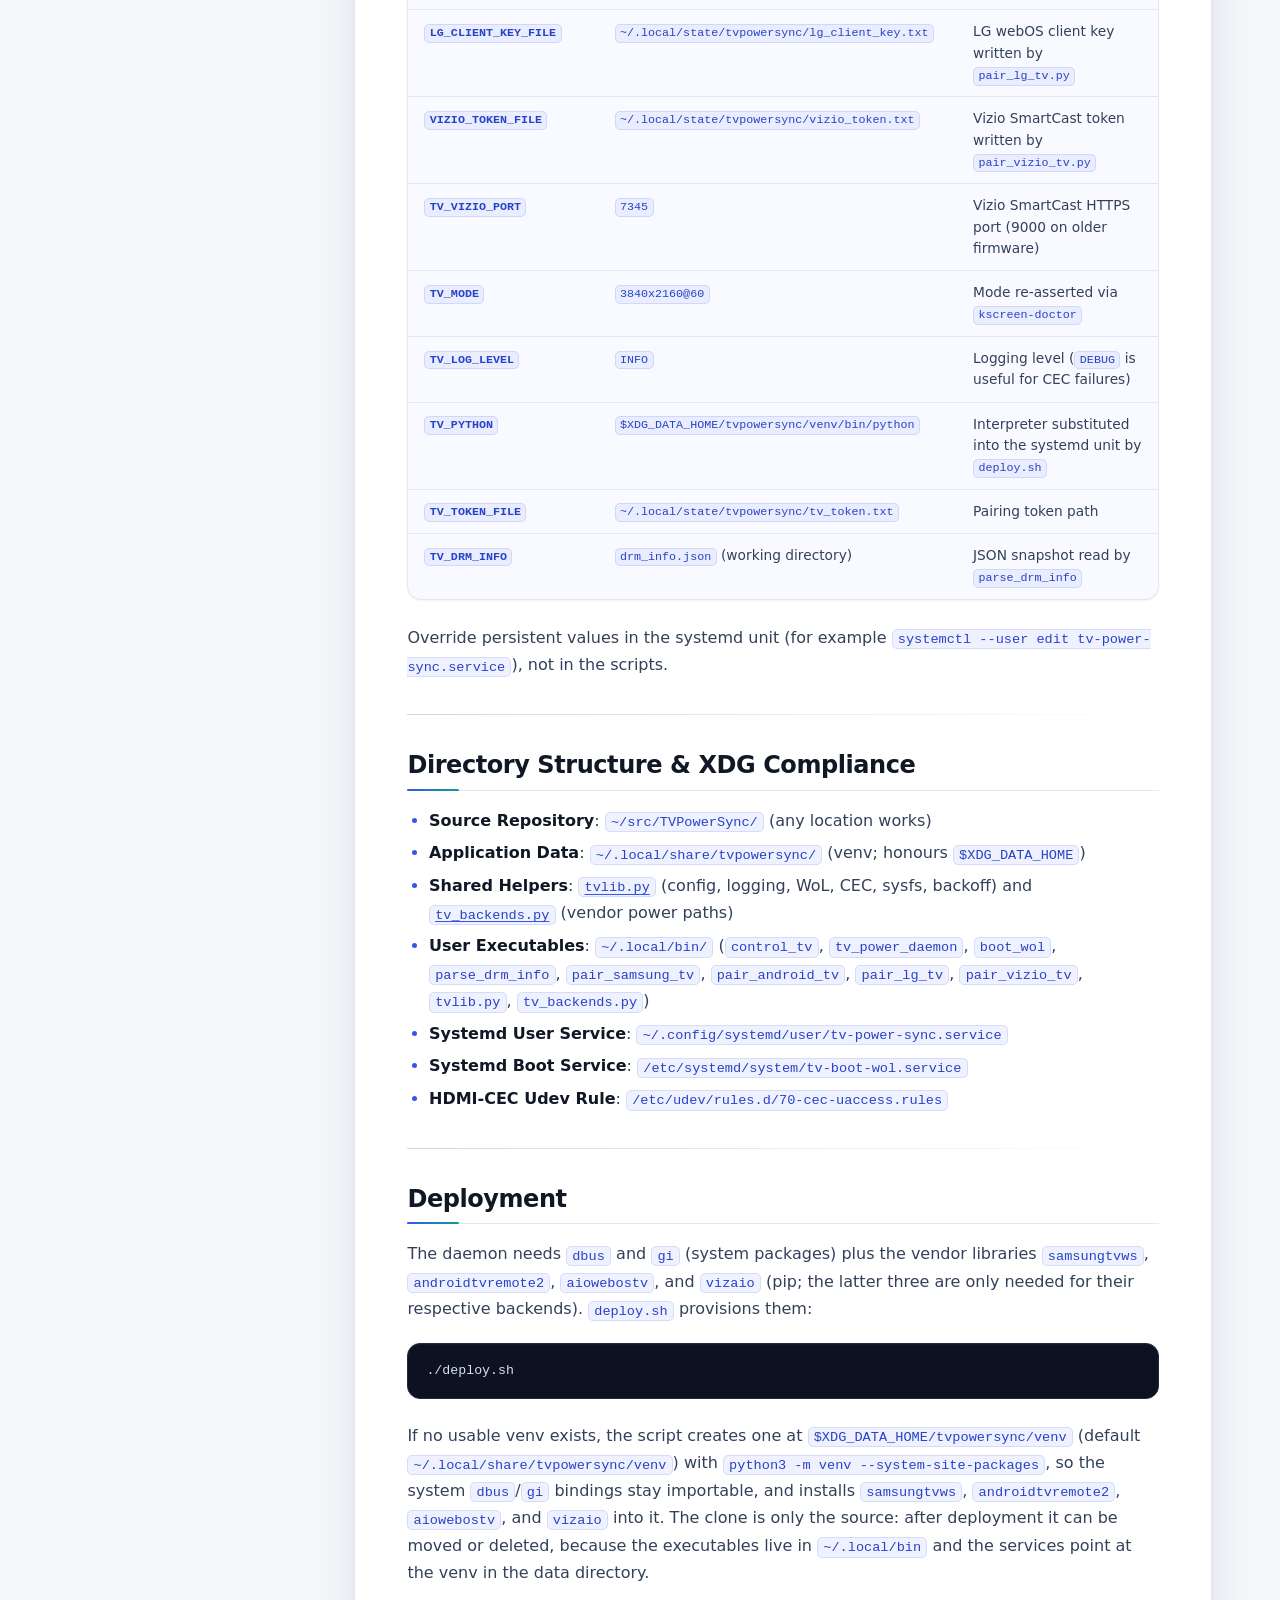
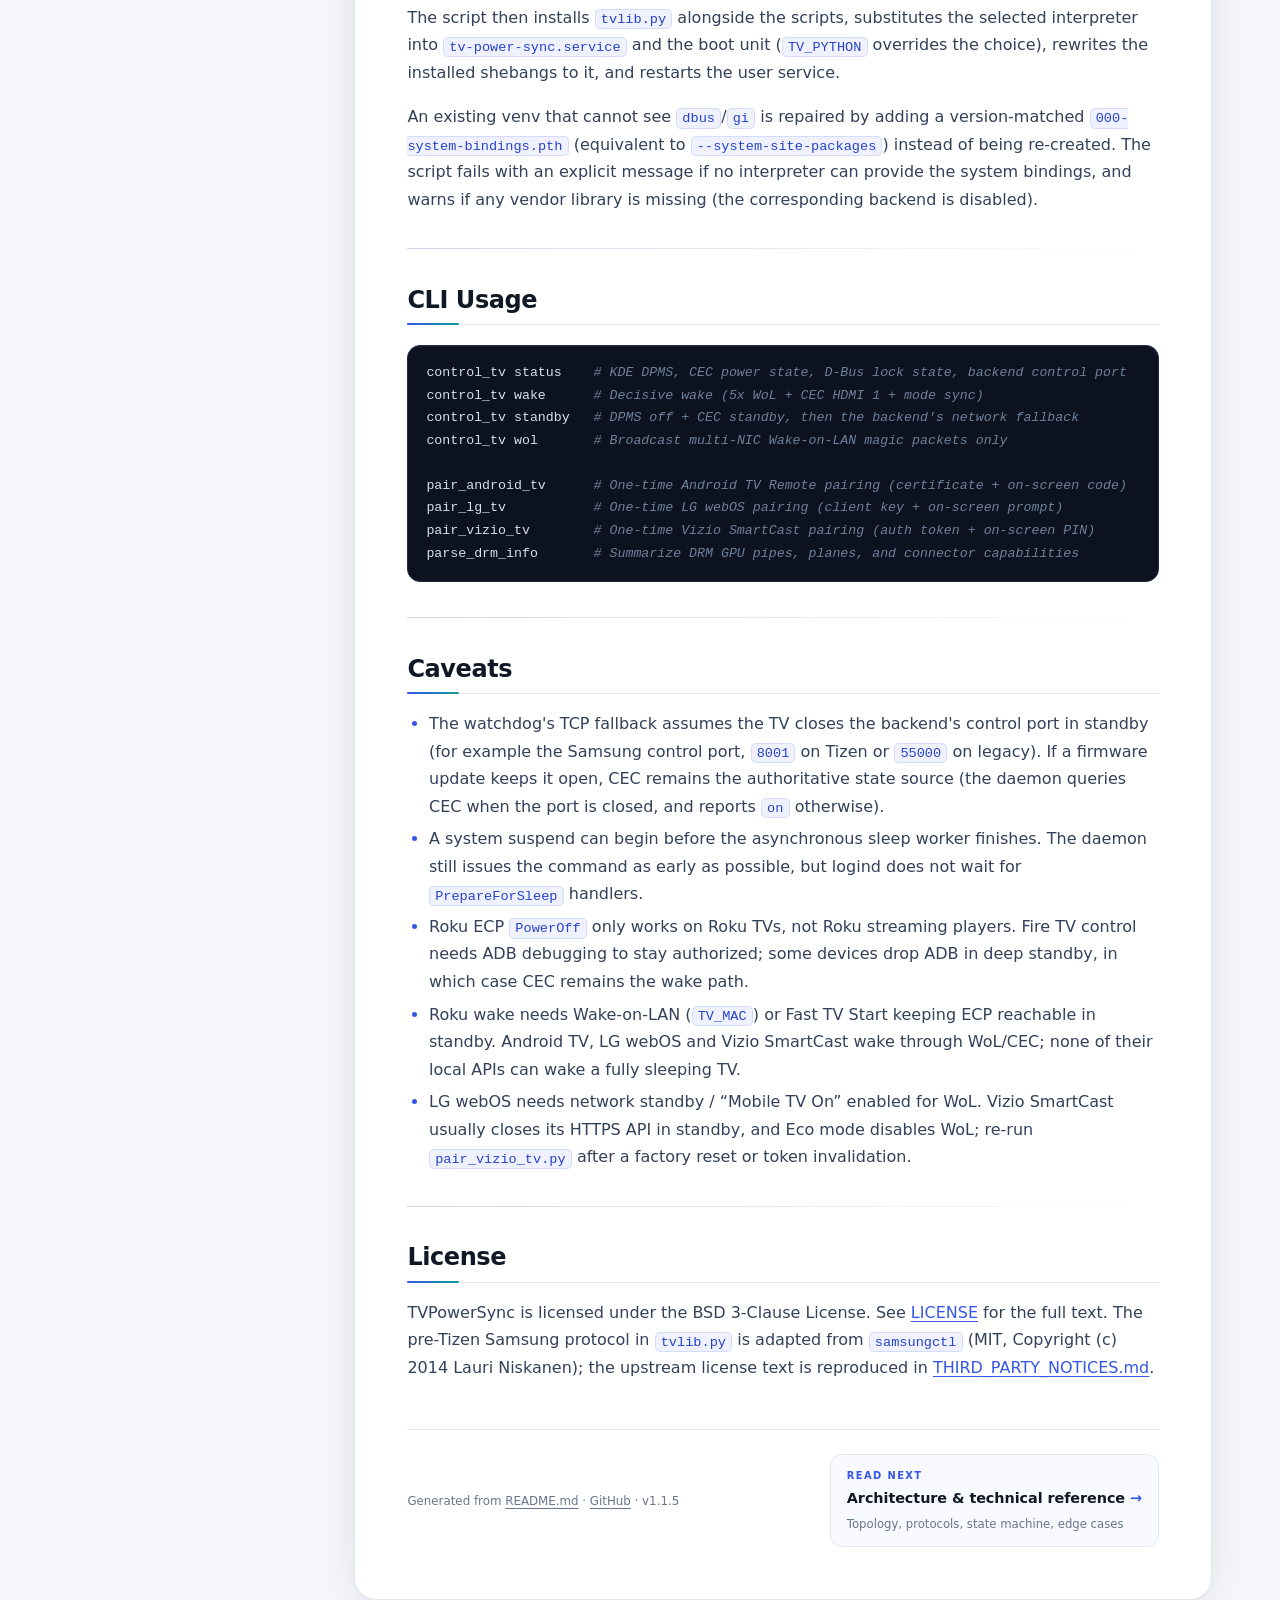
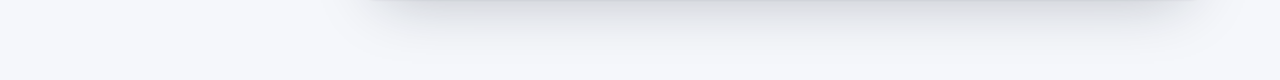
==== commit a6cabb41: "Add native control for pre-2016 Samsung TVs Speak the legacy TCP remote protocol on port 55000 (adap" ====
--- a/index.html
+++ b/index.html
@@ -489,7 +489,7 @@
     <div class="mobile-toc">
       <details>
         <summary>On this page</summary>
-        <nav class="toc" aria-label="Table of contents (mobile)"><ul><li><a href="#full-feature-set">Full Feature Set</a></li><li><a href="#backends">Backends</a></li><li><a href="#configuration">Configuration</a></li><li><a href="#directory-structure-xdg-compliance">Directory Structure &amp; XDG Compliance</a></li><li><a href="#deployment">Deployment</a></li><li><a href="#cli-usage">CLI Usage</a></li><li><a href="#caveats">Caveats</a></li><li><a href="#license">License</a></li></ul></nav>
+        <nav class="toc" aria-label="Table of contents (mobile)"><ul><li><a href="#full-feature-set">Full Feature Set</a></li><li><a href="#backends">Backends</a><ul class="toc-sub"><li><a href="#older-samsung-tvs">Older Samsung TVs</a></li></ul></li><li><a href="#configuration">Configuration</a></li><li><a href="#directory-structure-xdg-compliance">Directory Structure &amp; XDG Compliance</a></li><li><a href="#deployment">Deployment</a></li><li><a href="#cli-usage">CLI Usage</a></li><li><a href="#caveats">Caveats</a></li><li><a href="#license">License</a></li></ul></nav>
       </details>
     </div>
 
@@ -497,10 +497,10 @@
       <p class="side-label">Documentation</p>
       <nav class="doc-switch" aria-label="Documents"><a class="switch is-active" href="README.html" aria-current="page"><span class="switch-kicker">README</span><span class="switch-title">Overview &amp; deployment</span><span class="switch-meta">Features &middot; configuration &middot; CLI</span></a><a class="switch" href="ARCHITECTURE.html"><span class="switch-kicker">Architecture</span><span class="switch-title">Internals &amp; event flow</span><span class="switch-meta">Topology &middot; state machine &middot; edge cases</span></a></nav>
       <p class="side-label">On this page</p>
-      <nav class="toc" aria-label="Table of contents"><ul><li><a href="#full-feature-set">Full Feature Set</a></li><li><a href="#backends">Backends</a></li><li><a href="#configuration">Configuration</a></li><li><a href="#directory-structure-xdg-compliance">Directory Structure &amp; XDG Compliance</a></li><li><a href="#deployment">Deployment</a></li><li><a href="#cli-usage">CLI Usage</a></li><li><a href="#caveats">Caveats</a></li><li><a href="#license">License</a></li></ul></nav>
+      <nav class="toc" aria-label="Table of contents"><ul><li><a href="#full-feature-set">Full Feature Set</a></li><li><a href="#backends">Backends</a><ul class="toc-sub"><li><a href="#older-samsung-tvs">Older Samsung TVs</a></li></ul></li><li><a href="#configuration">Configuration</a></li><li><a href="#directory-structure-xdg-compliance">Directory Structure &amp; XDG Compliance</a></li><li><a href="#deployment">Deployment</a></li><li><a href="#cli-usage">CLI Usage</a></li><li><a href="#caveats">Caveats</a></li><li><a href="#license">License</a></li></ul></nav>
       <p class="side-foot">
         Rendered from <a href="README.md">README.md</a><br>
-        TVPowerSync v1.1.4
+        TVPowerSync v1.1.5
       </p>
     </aside>
 
@@ -539,7 +539,7 @@
 <p><strong>Intent Model, Serialized CEC &amp; Exponential Backoff</strong>:
    - Every ON/OFF request is a monotonically numbered intent with its own cancellation event. A new intent cancels the previous one, and workers check cancellation before each side effect — a slow sleep retry can no longer deliver <code>KEY_POWER</code> after a wake has started.
    - HDMI-CEC access is serialized: only one <code>cec-ctl</code> process can touch <code>/dev/cec0</code> at a time, and a cancelled intent's command is dropped inside that lock. Wake, standby and query are each a single <code>cec-ctl</code> invocation.
-   - The 5-second watchdog runs in a worker thread, probes the selected backend's control port (no forks while streaming; port <code>8001</code> for Samsung), falls back to CEC when the port is closed, and requires two consecutive <code>offline</code> readings.
+   - The 5-second watchdog runs in a worker thread, probes the selected backend's control port (no forks while streaming; Samsung listens on <code>8001</code> for Tizen, <code>55000</code> for legacy), falls back to CEC when the port is closed, and requires two consecutive <code>offline</code> readings.
    - Failed wakes back off exponentially (60s → 120s → ... → 15min) instead of retrying every ~75s forever. A dock connect, DPMS-on, lid-open or unlock resets the backoff.
    - 12-second duplicate-off cooldown, shared by CEC and WebSocket paths.</p>
 </li>
@@ -577,8 +577,8 @@
 </tr>
 <tr>
 <td style="text-align: left;"><code>samsung</code></td>
-<td style="text-align: left;">Samsung Tizen TVs</td>
-<td style="text-align: left;"><code>samsungtvws</code>, TV network control on port 8001</td>
+<td style="text-align: left;">Samsung TVs, Tizen or pre-2016</td>
+<td style="text-align: left;">Tizen: <code>samsungtvws</code>, network control on port 8001. Pre-2016: built-in TCP client on port 55000 (<code>TV_SAMSUNG_PROTOCOL=legacy</code>), no extra dependency</td>
 </tr>
 <tr>
 <td style="text-align: left;"><code>roku</code></td>
@@ -607,6 +607,16 @@
 </tr>
 </tbody>
 </table></div>
+<h3 id="older-samsung-tvs">Older Samsung TVs<a class="headerlink" href="#older-samsung-tvs" title="Link to this section">#</a></h3>
+<p>Sets from before 2016 use a plain TCP remote-control protocol on port 55000
+instead of the Tizen WebSocket API. The <code>samsung</code> backend speaks both: set
+<code>TV_SAMSUNG_PROTOCOL=legacy</code> for those TVs. The TV asks once, on screen,
+whether to allow the remote; approve it for <code>TVPowerSync</code>. Legacy sets use
+<code>KEY_POWEROFF</code> (Tizen renamed it to <code>KEY_POWER</code>), stop answering on their
+control port in standby, and cannot be woken through this API — Wake-on-LAN and
+HDMI-CEC remain the wake paths. The protocol implementation is adapted from
+<a href="https://github.com/Ape/samsungctl"><code>samsungctl</code></a>; see
+<a href="https://github.com/mystica555/TVPowerSync/blob/master/THIRD_PARTY_NOTICES.md">THIRD_PARTY_NOTICES.md</a>.</p>
 <p>Set <code>TV_IP</code> to the device and <code>TV_MAC</code> for Wake-on-LAN. LG and Vizio use
 their local API for state and standby, but wake a fully sleeping TV through
 WoL or CEC, so <code>TV_MAC</code> is required for reliable power-on. For a streaming box
@@ -638,6 +648,16 @@
 <td style="text-align: left;"><code>TV_BACKEND</code></td>
 <td style="text-align: left;"><code>samsung</code></td>
 <td style="text-align: left;"><code>cec</code>, <code>samsung</code>, <code>roku</code>, <code>androidtv</code>, <code>firetv</code>, <code>lg</code> or <code>vizio</code></td>
+</tr>
+<tr>
+<td style="text-align: left;"><code>TV_SAMSUNG_PROTOCOL</code></td>
+<td style="text-align: left;"><code>ws</code></td>
+<td style="text-align: left;">Samsung control API: <code>ws</code> (Tizen) or <code>legacy</code> (pre-2016 TCP)</td>
+</tr>
+<tr>
+<td style="text-align: left;"><code>TV_SAMSUNG_PORT</code></td>
+<td style="text-align: left;"><code>8001</code> / <code>55000</code></td>
+<td style="text-align: left;">Samsung network-control port; the default follows <code>TV_SAMSUNG_PROTOCOL</code> (<code>8001</code> Tizen, <code>55000</code> legacy)</td>
 </tr>
 <tr>
 <td style="text-align: left;"><code>CEC_DEVICE</code></td>
@@ -776,9 +796,10 @@
 <h2 id="caveats">Caveats<a class="headerlink" href="#caveats" title="Link to this section">#</a></h2>
 <ul>
 <li>The watchdog's TCP fallback assumes the TV closes the backend's control port
-  in standby (for example port <code>8001</code> on Samsung). If a firmware update keeps it
-  open, CEC remains the authoritative state source (the daemon queries CEC when
-  the port is closed, and reports <code>on</code> otherwise).</li>
+  in standby (for example the Samsung control port, <code>8001</code> on Tizen or <code>55000</code>
+  on legacy). If a firmware update keeps it open, CEC remains the authoritative
+  state source (the daemon queries CEC when the port is closed, and reports <code>on</code>
+  otherwise).</li>
 <li>A system suspend can begin before the asynchronous sleep worker finishes. The
   daemon still issues the command as early as possible, but logind does not wait
   for <code>PrepareForSleep</code> handlers.</li>
@@ -796,10 +817,12 @@
 <h2 id="license">License<a class="headerlink" href="#license" title="Link to this section">#</a></h2>
 <p>TVPowerSync is licensed under the BSD 3-Clause License. See
 <a href="https://github.com/mystica555/TVPowerSync/blob/master/LICENSE">LICENSE</a> for the
-full text.</p>
+full text. The pre-Tizen Samsung protocol in <code>tvlib.py</code> is adapted from
+<code>samsungctl</code> (MIT, Copyright (c) 2014 Lauri Niskanen); the upstream license text
+is reproduced in <a href="https://github.com/mystica555/TVPowerSync/blob/master/THIRD_PARTY_NOTICES.md">THIRD_PARTY_NOTICES.md</a>.</p>
       </div>
       <footer class="doc-footer">
-        <p class="foot-note">Generated from <a href="README.md">README.md</a> &middot; <a href="https://github.com/mystica555/TVPowerSync">GitHub</a> &middot; v1.1.4</p>
+        <p class="foot-note">Generated from <a href="README.md">README.md</a> &middot; <a href="https://github.com/mystica555/TVPowerSync">GitHub</a> &middot; v1.1.5</p>
         <a class="next-card" href="ARCHITECTURE.html"><span class="next-kicker">Read next</span><span class="next-title">Architecture &amp; technical reference</span><span class="next-meta">Topology, protocols, state machine, edge cases</span></a>
       </footer>
     </article>
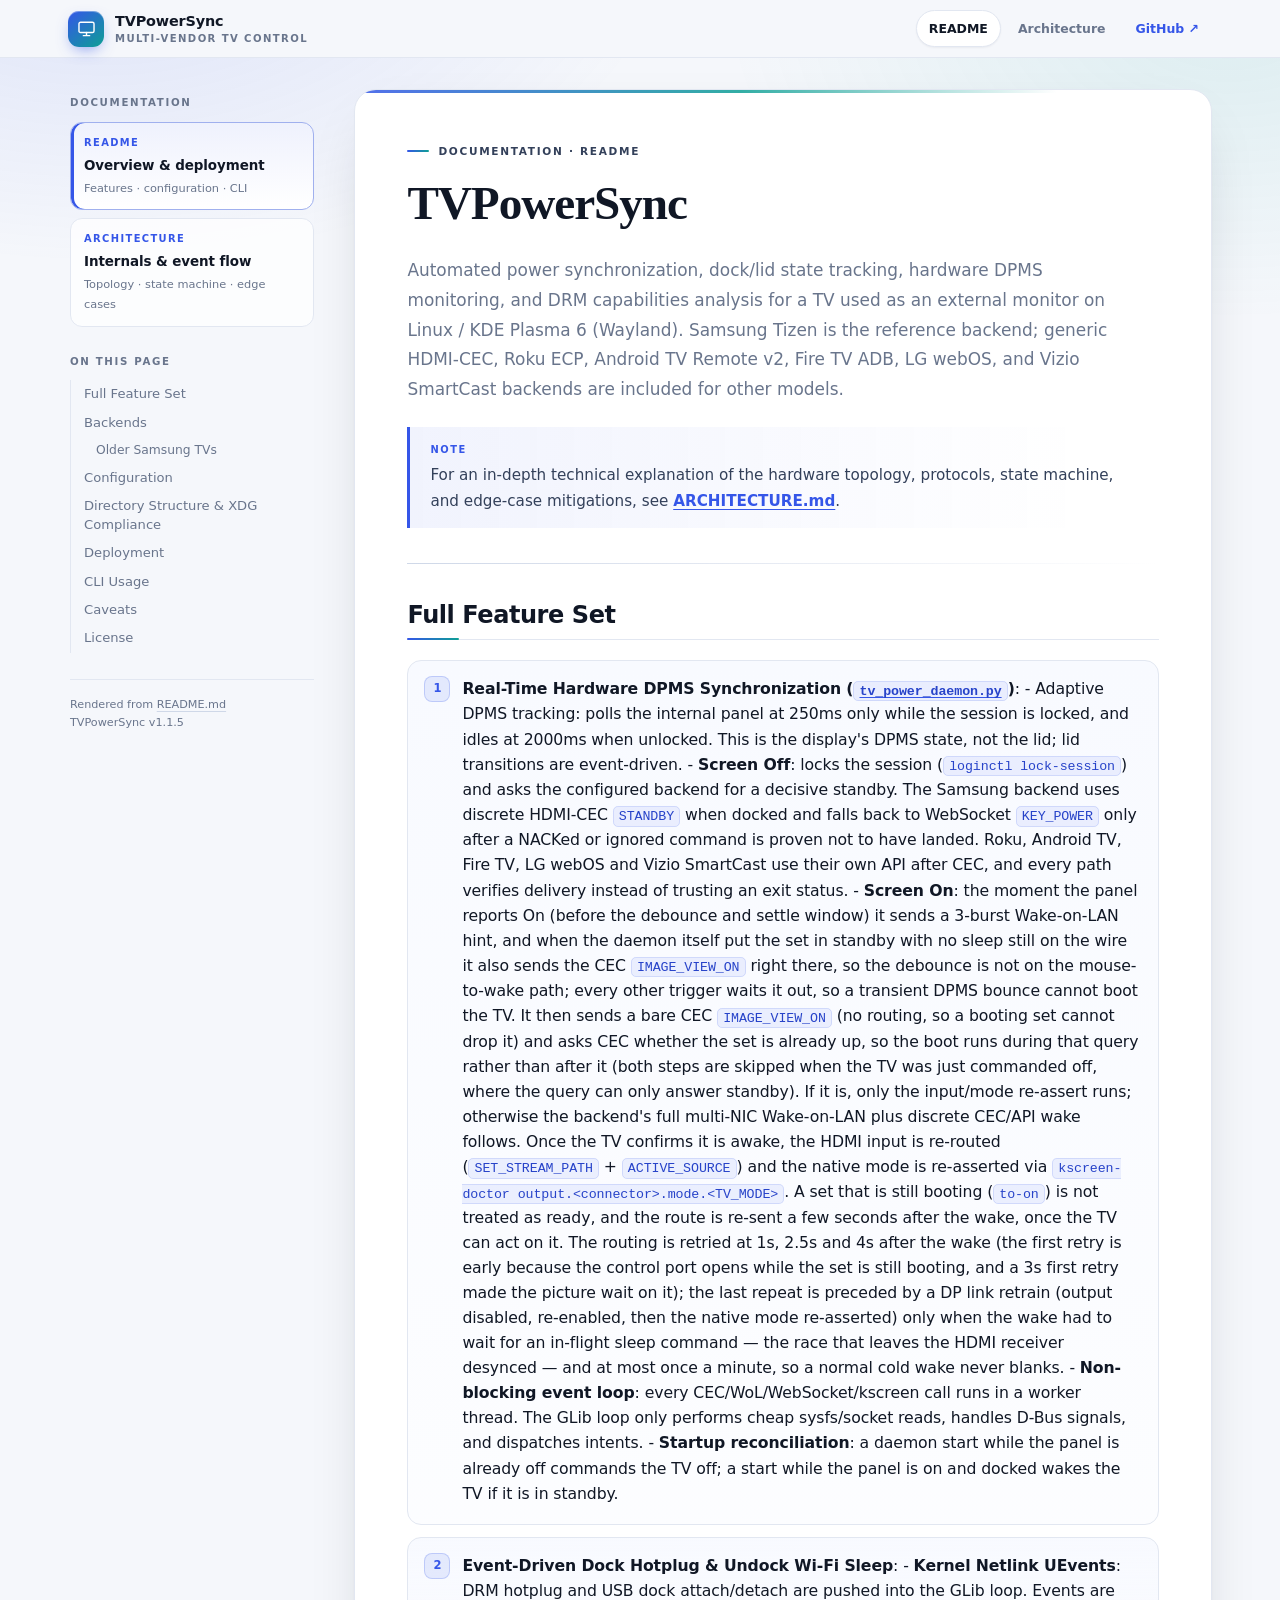
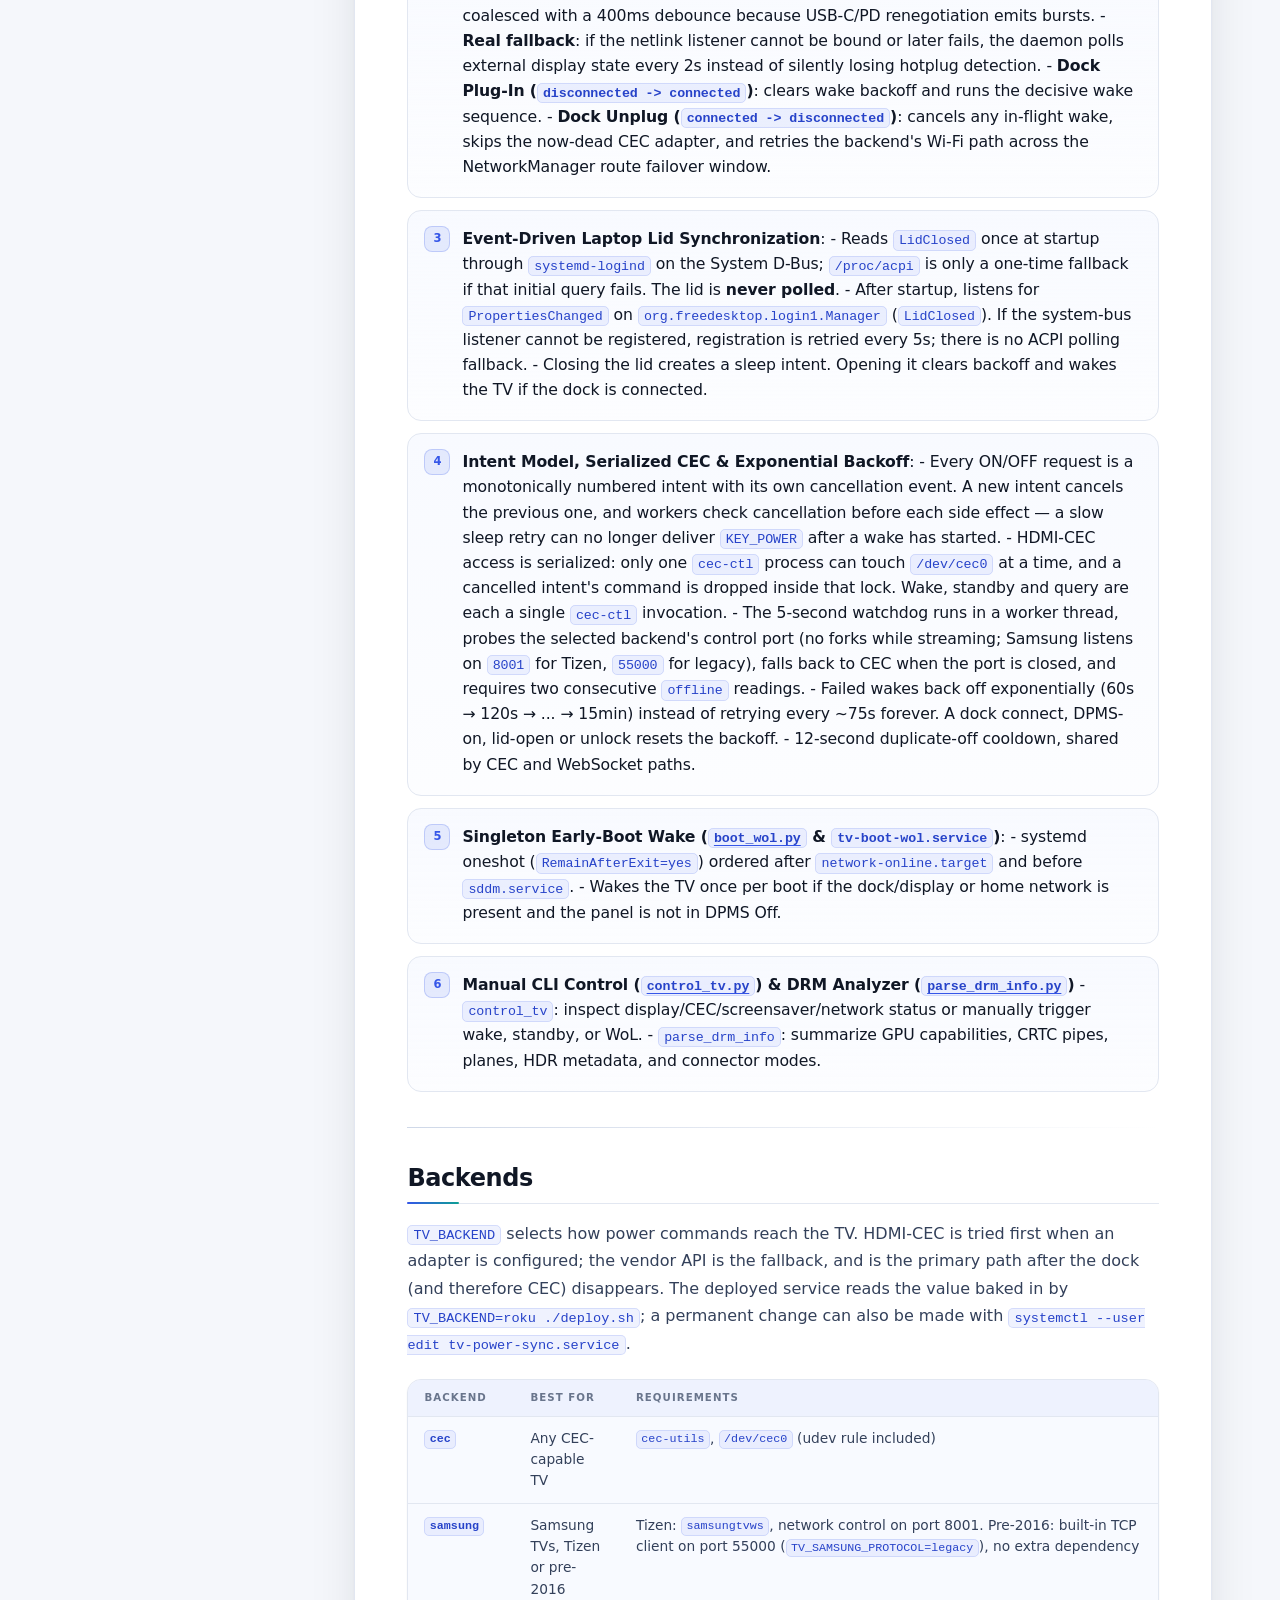
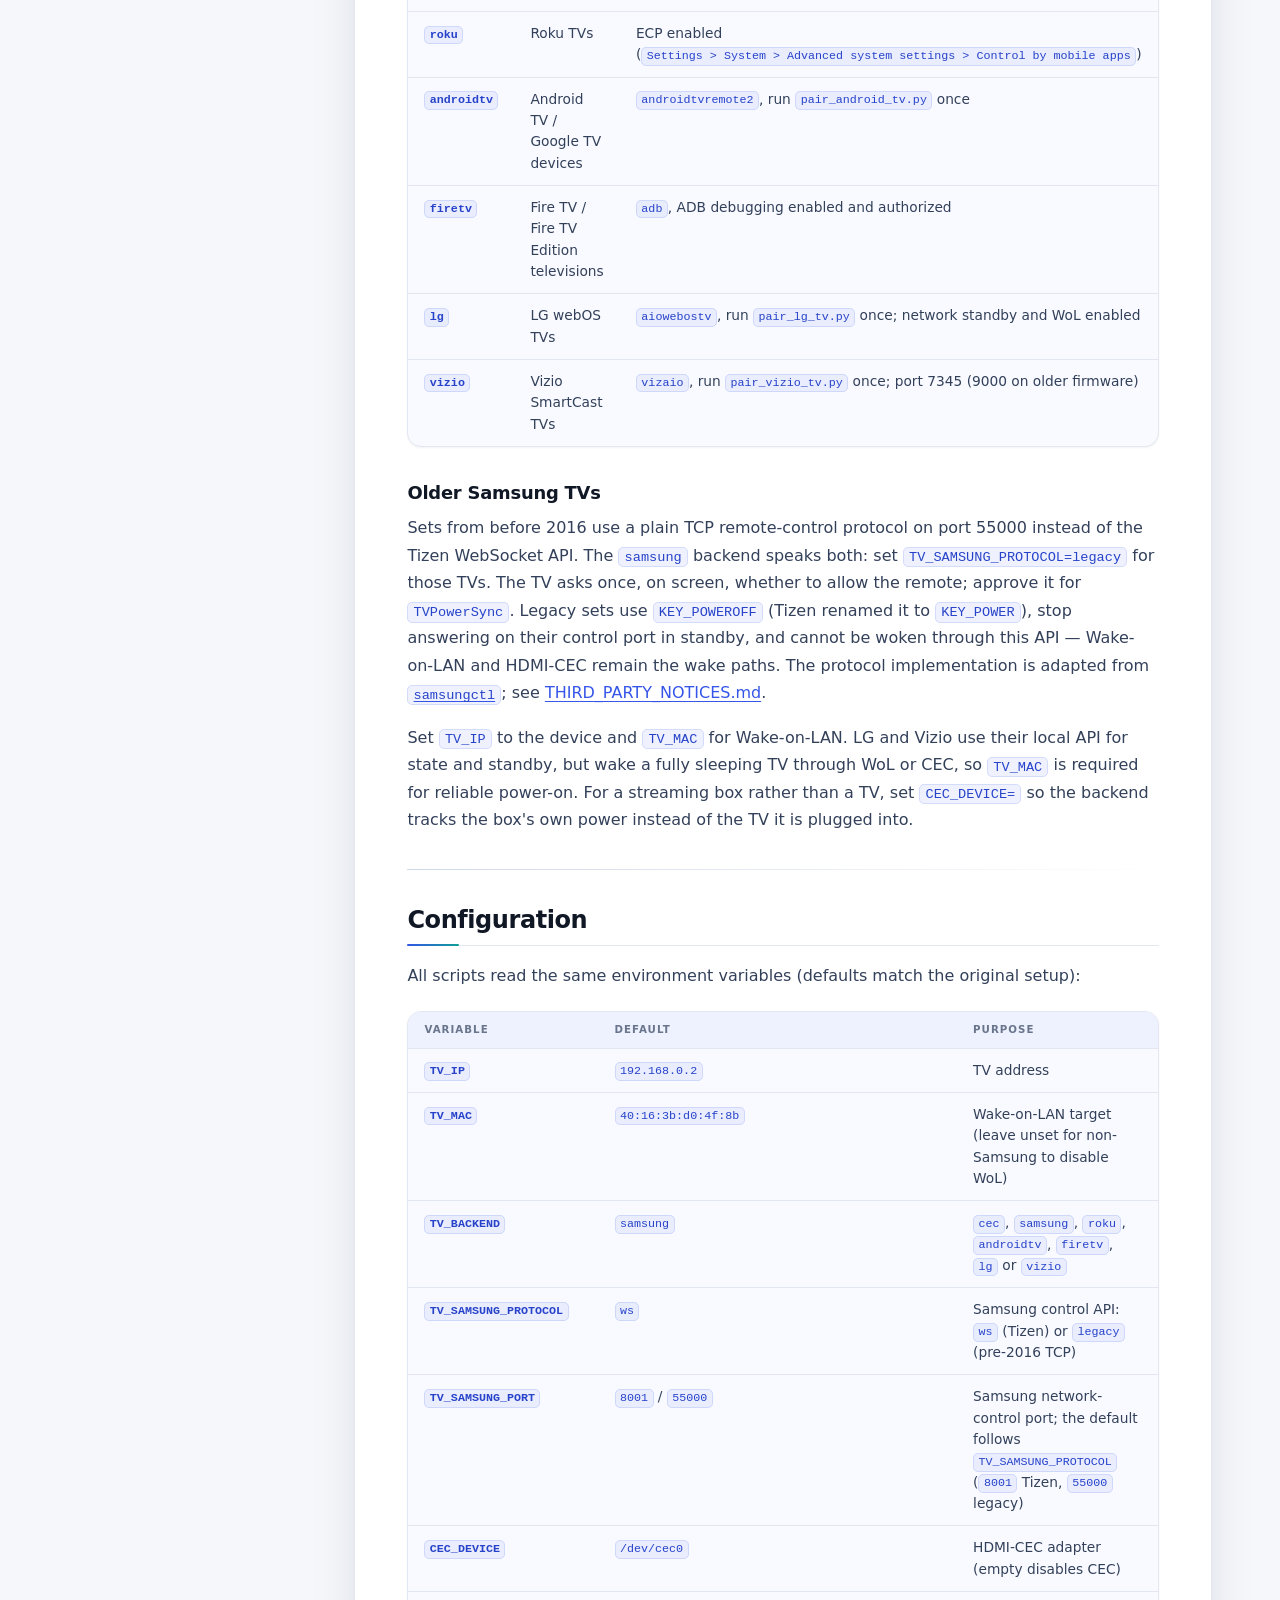
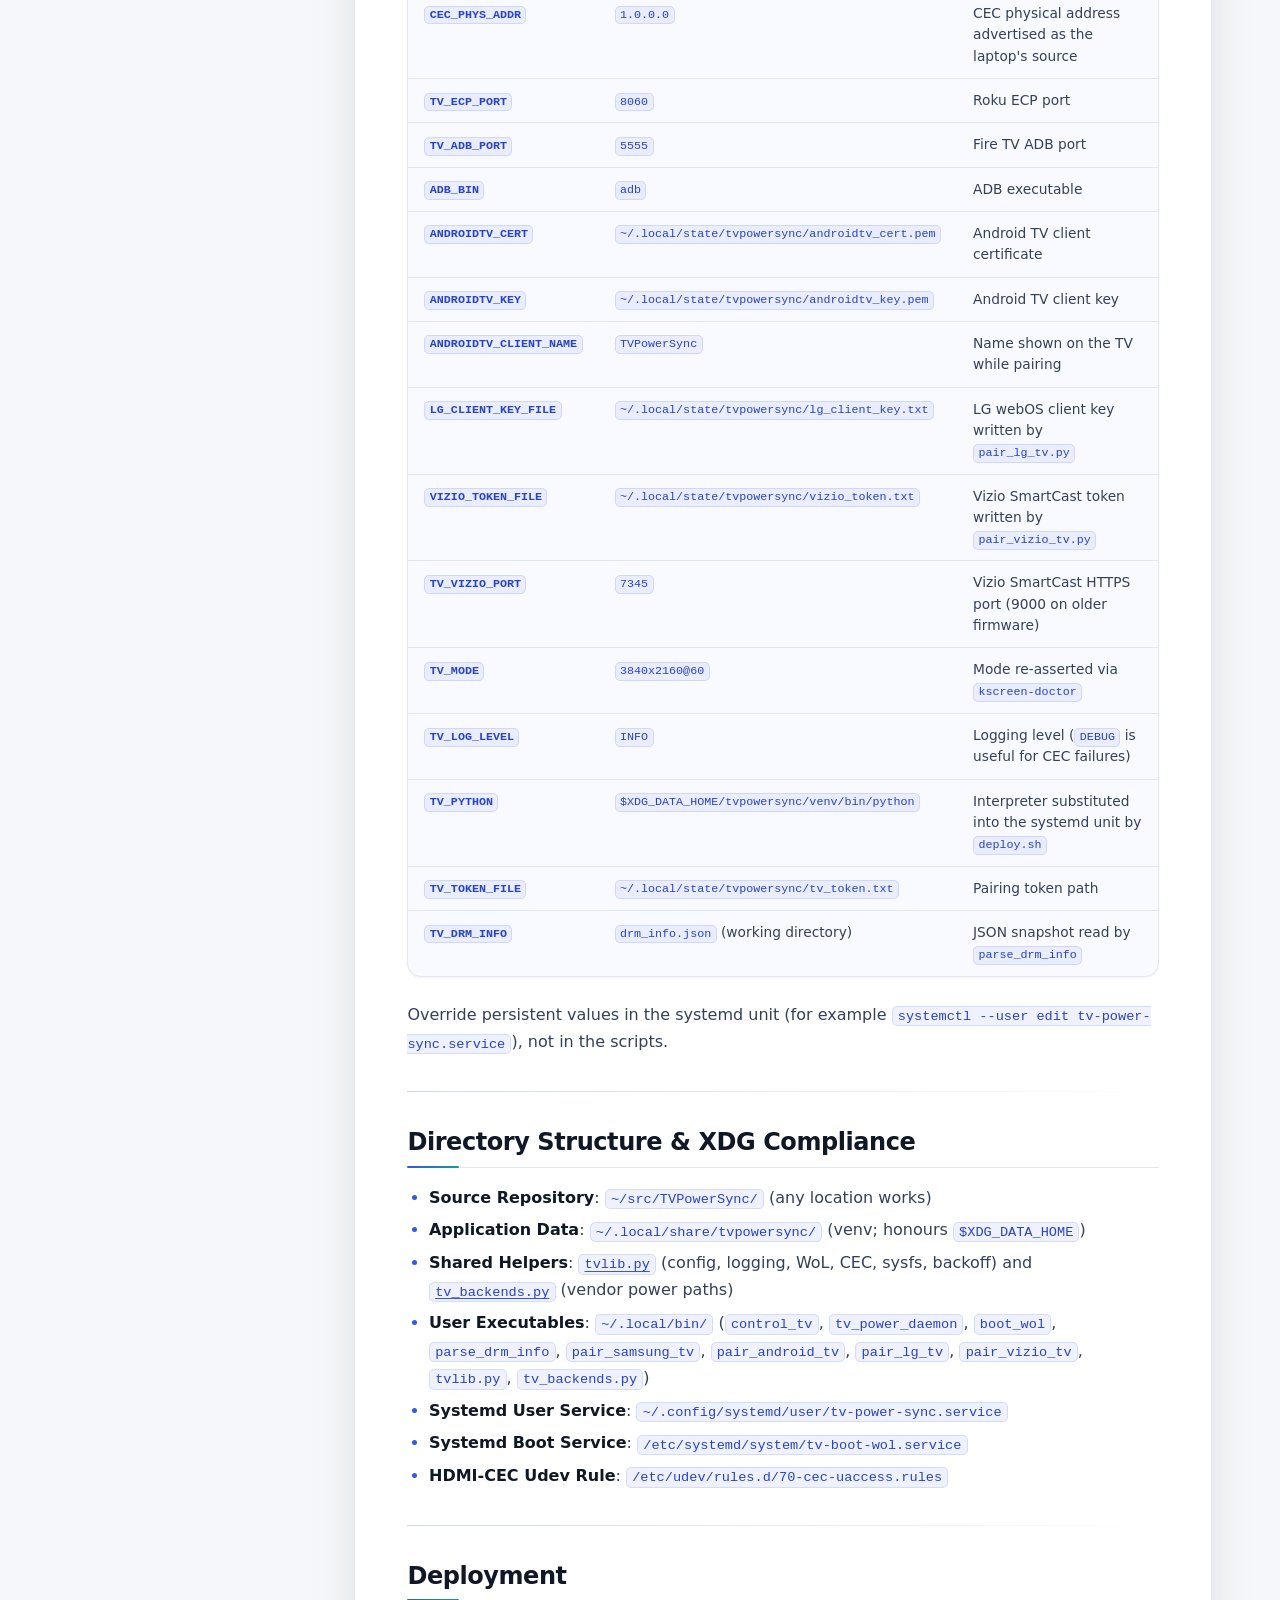
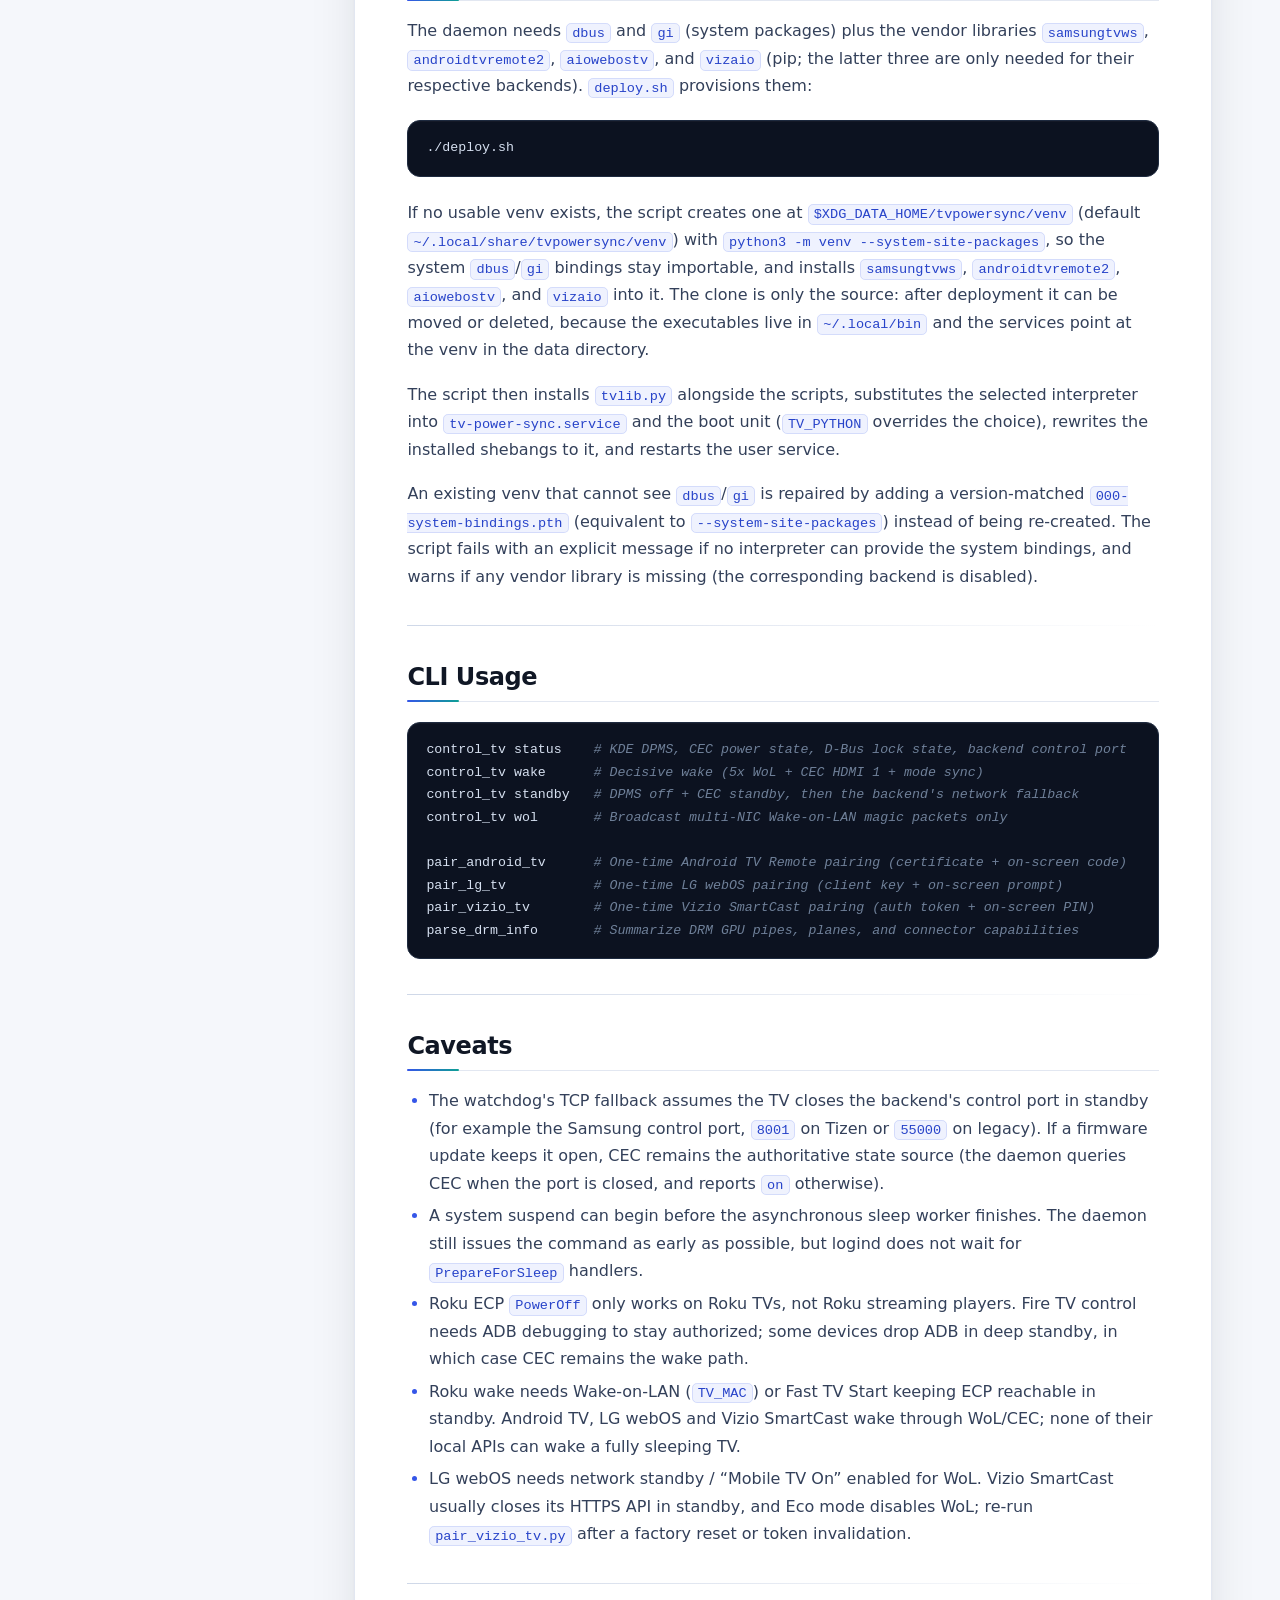
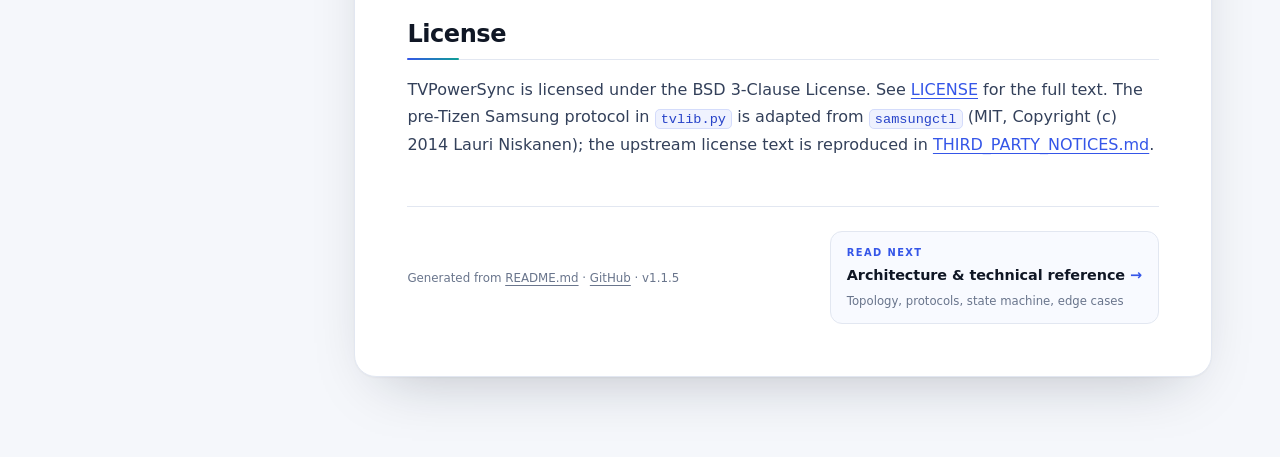
==== commit 352f9b68: "Remove avoidable delay from the TV wake path The 800ms panel-on debounce, a pre-wake CEC query that " ====
--- a/index.html
+++ b/index.html
@@ -518,7 +518,7 @@
 <p><strong>Real-Time Hardware DPMS Synchronization (<a href="ARCHITECTURE.html#21-tv_power_daemonpy-tv-power-syncservice"><code>tv_power_daemon.py</code></a>)</strong>:
    - Adaptive DPMS tracking: polls the internal panel at 250ms only while the session is locked, and idles at 2000ms when unlocked. This is the display's DPMS state, not the lid; lid transitions are event-driven.
    - <strong>Screen Off</strong>: locks the session (<code>loginctl lock-session</code>) and asks the configured backend for a decisive standby. The Samsung backend uses discrete HDMI-CEC <code>STANDBY</code> when docked and falls back to WebSocket <code>KEY_POWER</code> only after a NACKed or ignored command is proven not to have landed. Roku, Android TV, Fire TV, LG webOS and Vizio SmartCast use their own API after CEC, and every path verifies delivery instead of trusting an exit status.
-   - <strong>Screen On</strong>: sends a 3-burst Wake-on-LAN hint before the pre-wake CEC/API state query, so an extended-standby TV starts booting immediately, then runs the backend's full multi-NIC Wake-on-LAN plus discrete CEC/API wake. Once the TV confirms it is awake, the native mode is re-asserted via <code>kscreen-doctor output.&lt;connector&gt;.mode.&lt;TV_MODE&gt;</code>.
+   - <strong>Screen On</strong>: the moment the panel reports On (before the debounce and settle window) it sends a 3-burst Wake-on-LAN hint, and when the daemon itself put the set in standby with no sleep still on the wire it also sends the CEC <code>IMAGE_VIEW_ON</code> right there, so the debounce is not on the mouse-to-wake path; every other trigger waits it out, so a transient DPMS bounce cannot boot the TV. It then sends a bare CEC <code>IMAGE_VIEW_ON</code> (no routing, so a booting set cannot drop it) and asks CEC whether the set is already up, so the boot runs during that query rather than after it (both steps are skipped when the TV was just commanded off, where the query can only answer standby). If it is, only the input/mode re-assert runs; otherwise the backend's full multi-NIC Wake-on-LAN plus discrete CEC/API wake follows. Once the TV confirms it is awake, the HDMI input is re-routed (<code>SET_STREAM_PATH</code> + <code>ACTIVE_SOURCE</code>) and the native mode is re-asserted via <code>kscreen-doctor output.&lt;connector&gt;.mode.&lt;TV_MODE&gt;</code>. A set that is still booting (<code>to-on</code>) is not treated as ready, and the route is re-sent a few seconds after the wake, once the TV can act on it. The routing is retried at 1s, 2.5s and 4s after the wake (the first retry is early because the control port opens while the set is still booting, and a 3s first retry made the picture wait on it); the last repeat is preceded by a DP link retrain (output disabled, re-enabled, then the native mode re-asserted) only when the wake had to wait for an in-flight sleep command — the race that leaves the HDMI receiver desynced — and at most once a minute, so a normal cold wake never blanks.
    - <strong>Non-blocking event loop</strong>: every CEC/WoL/WebSocket/kscreen call runs in a worker thread. The GLib loop only performs cheap sysfs/socket reads, handles D-Bus signals, and dispatches intents.
    - <strong>Startup reconciliation</strong>: a daemon start while the panel is already off commands the TV off; a start while the panel is on and docked wakes the TV if it is in standby.</p>
 </li>
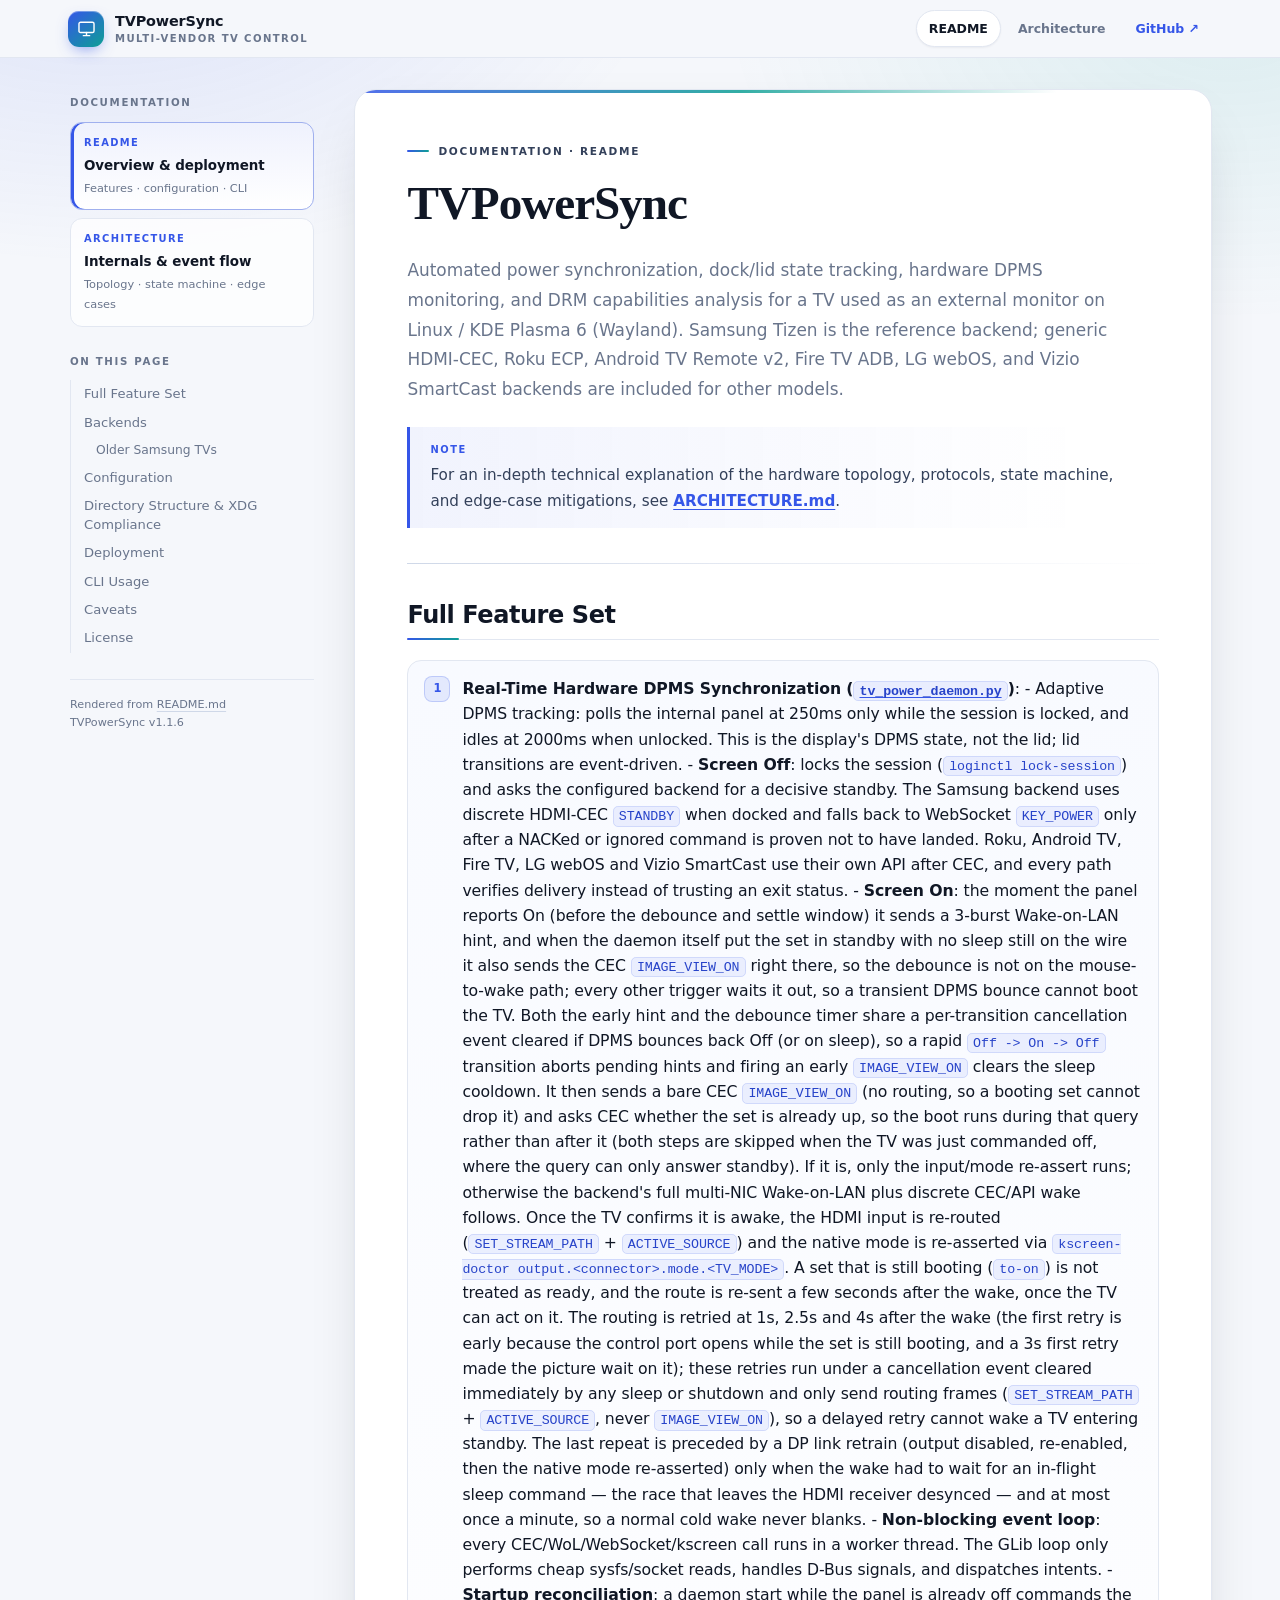
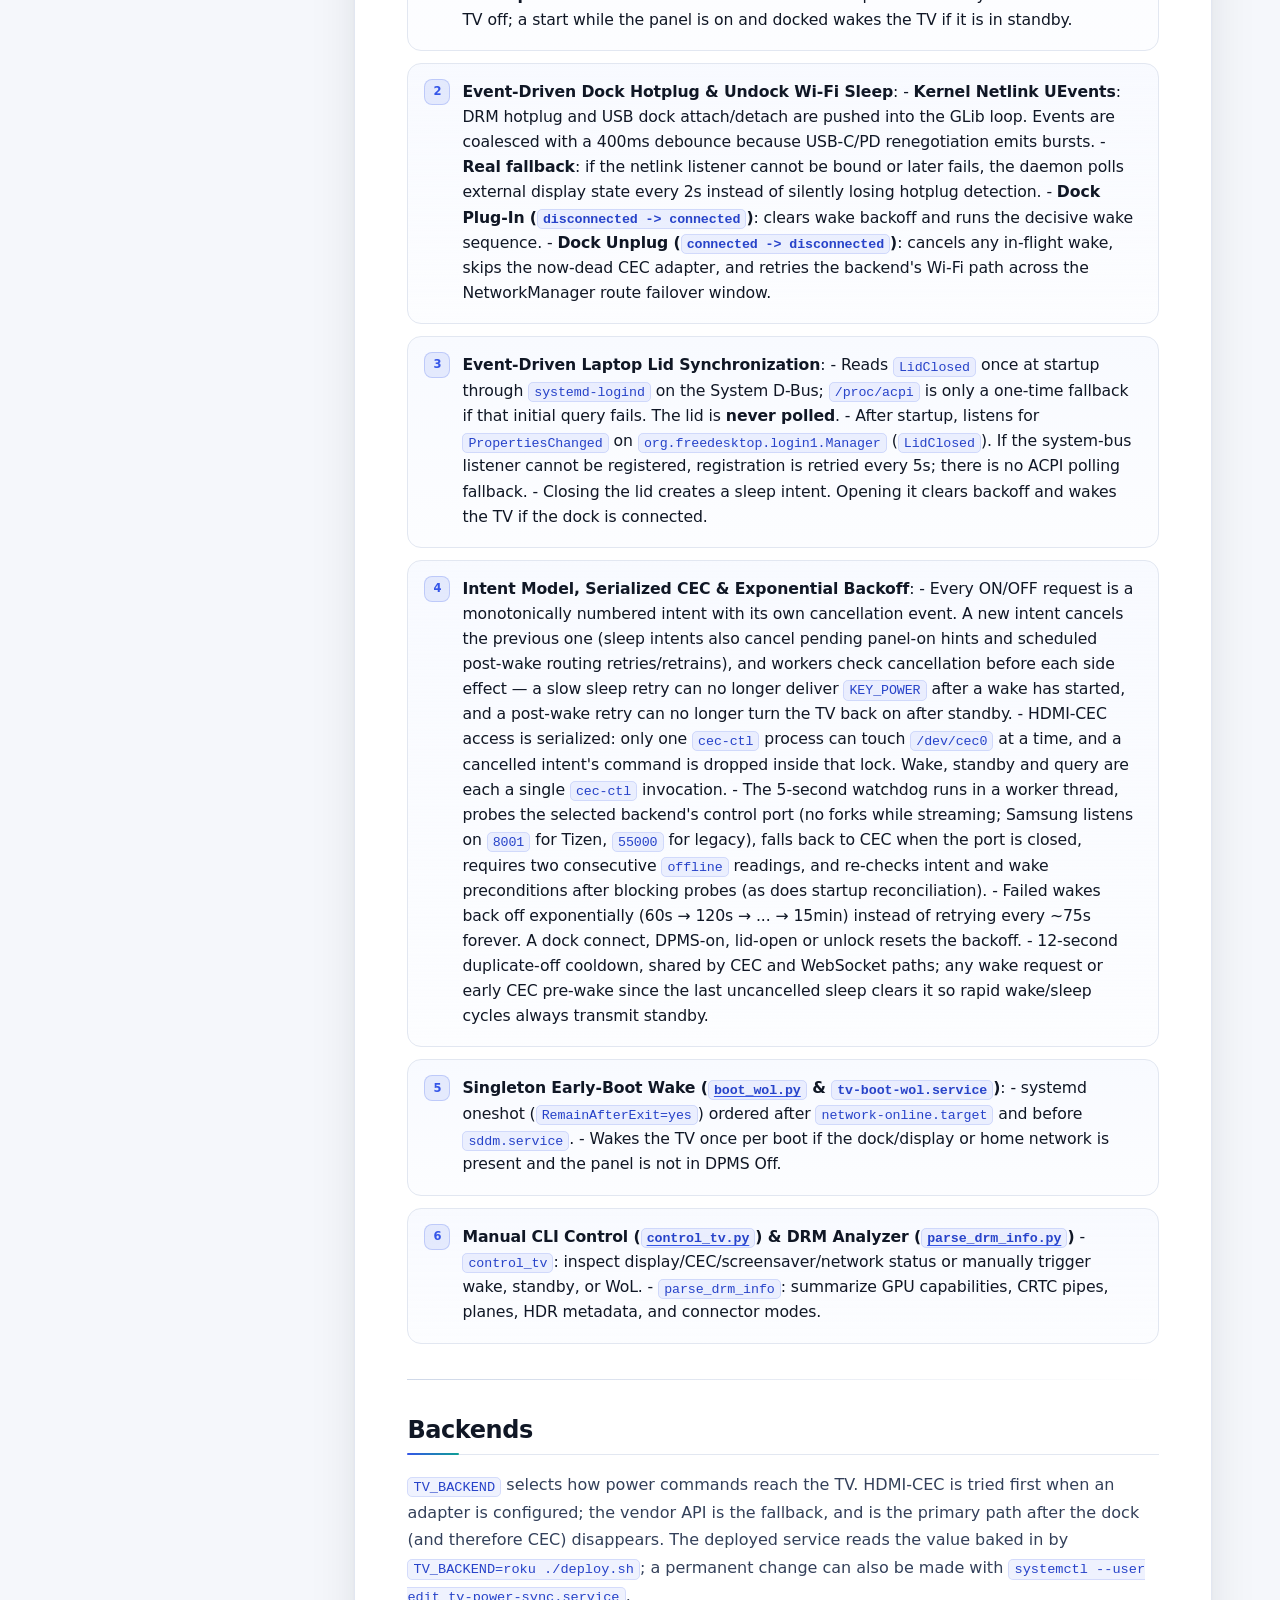
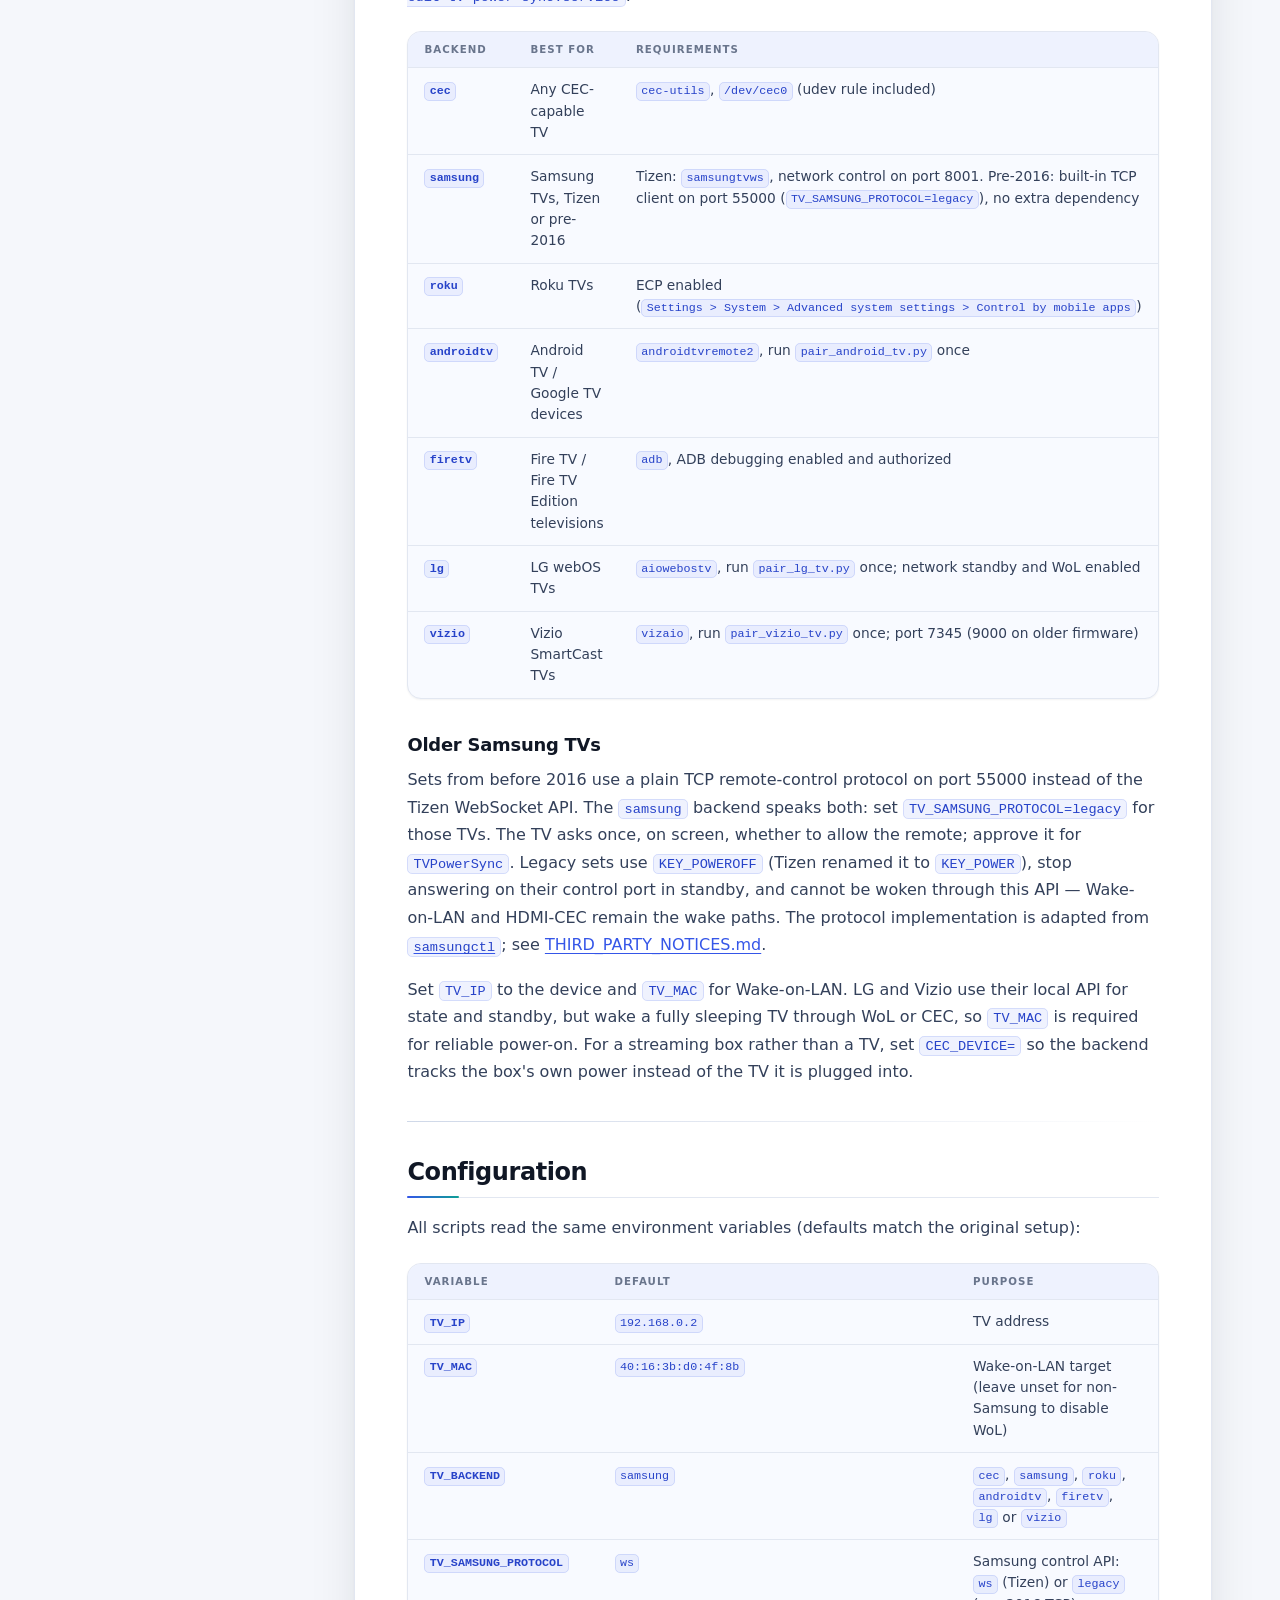
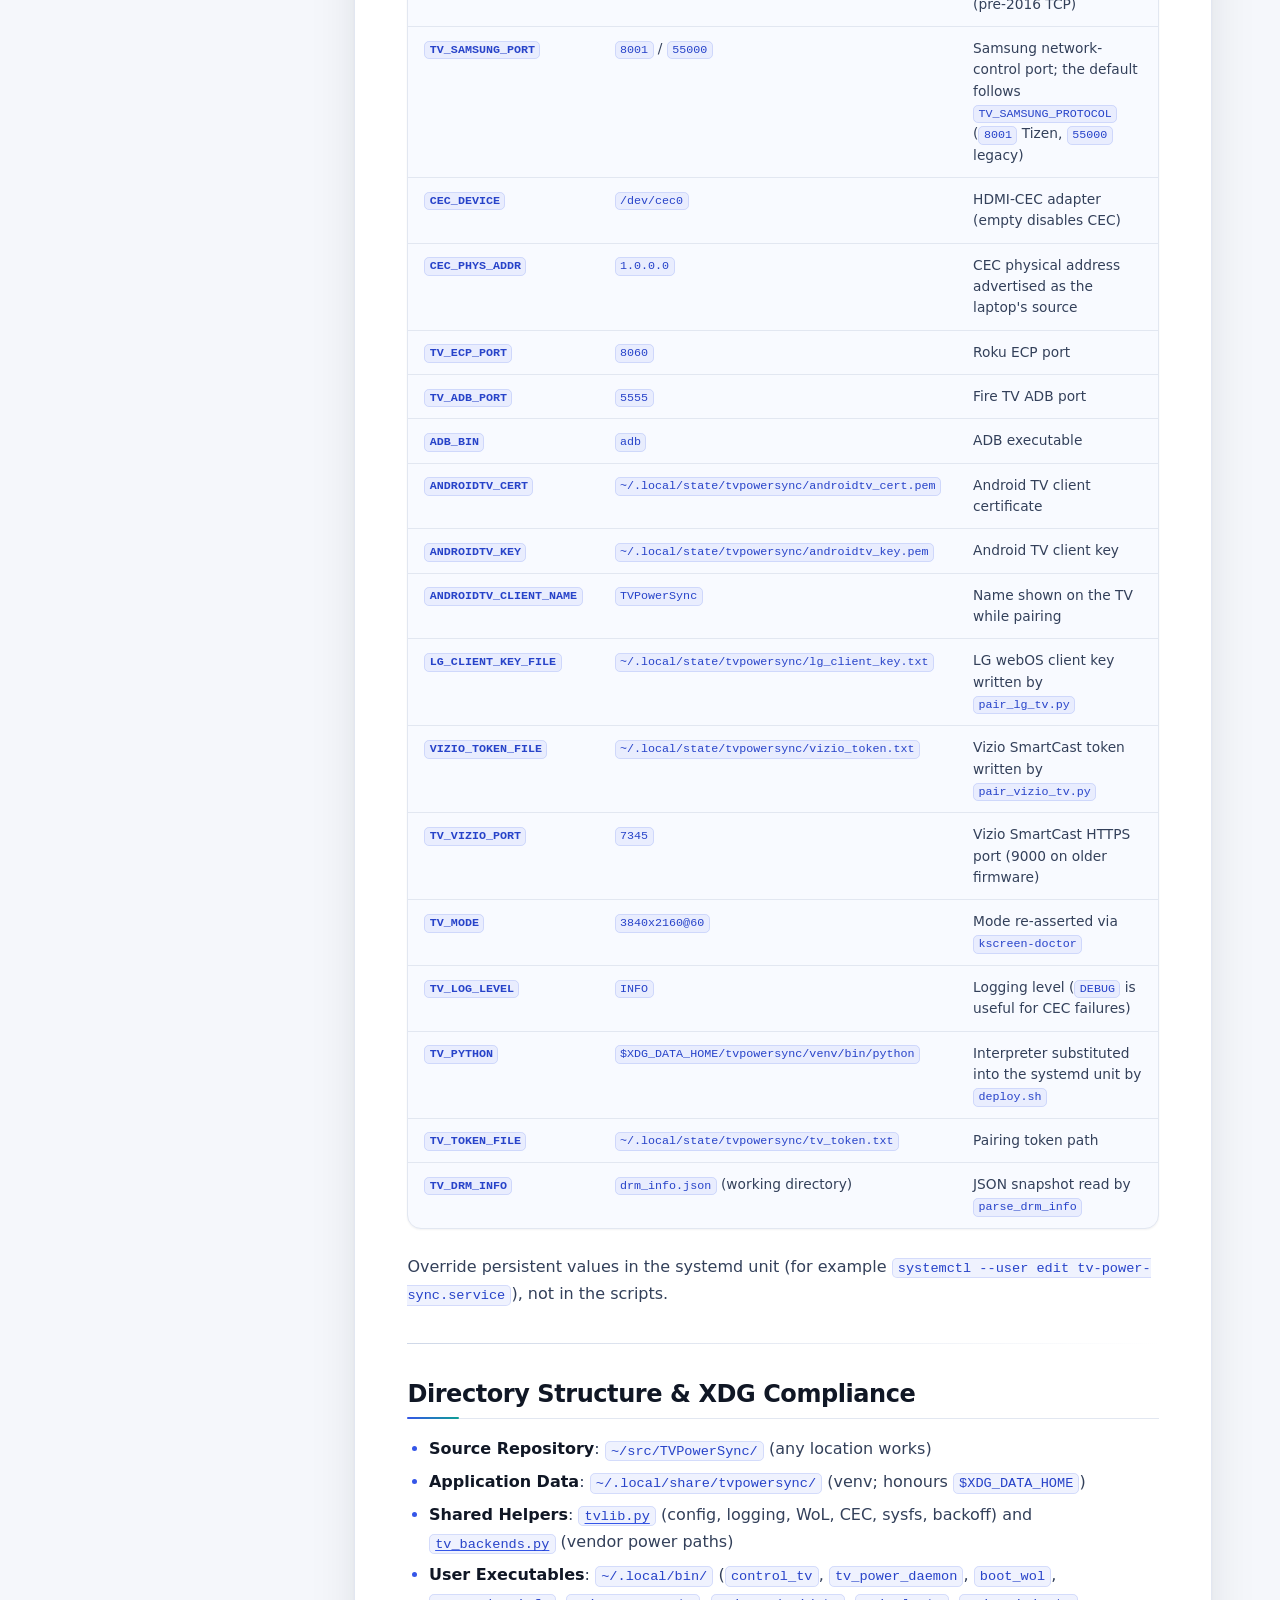
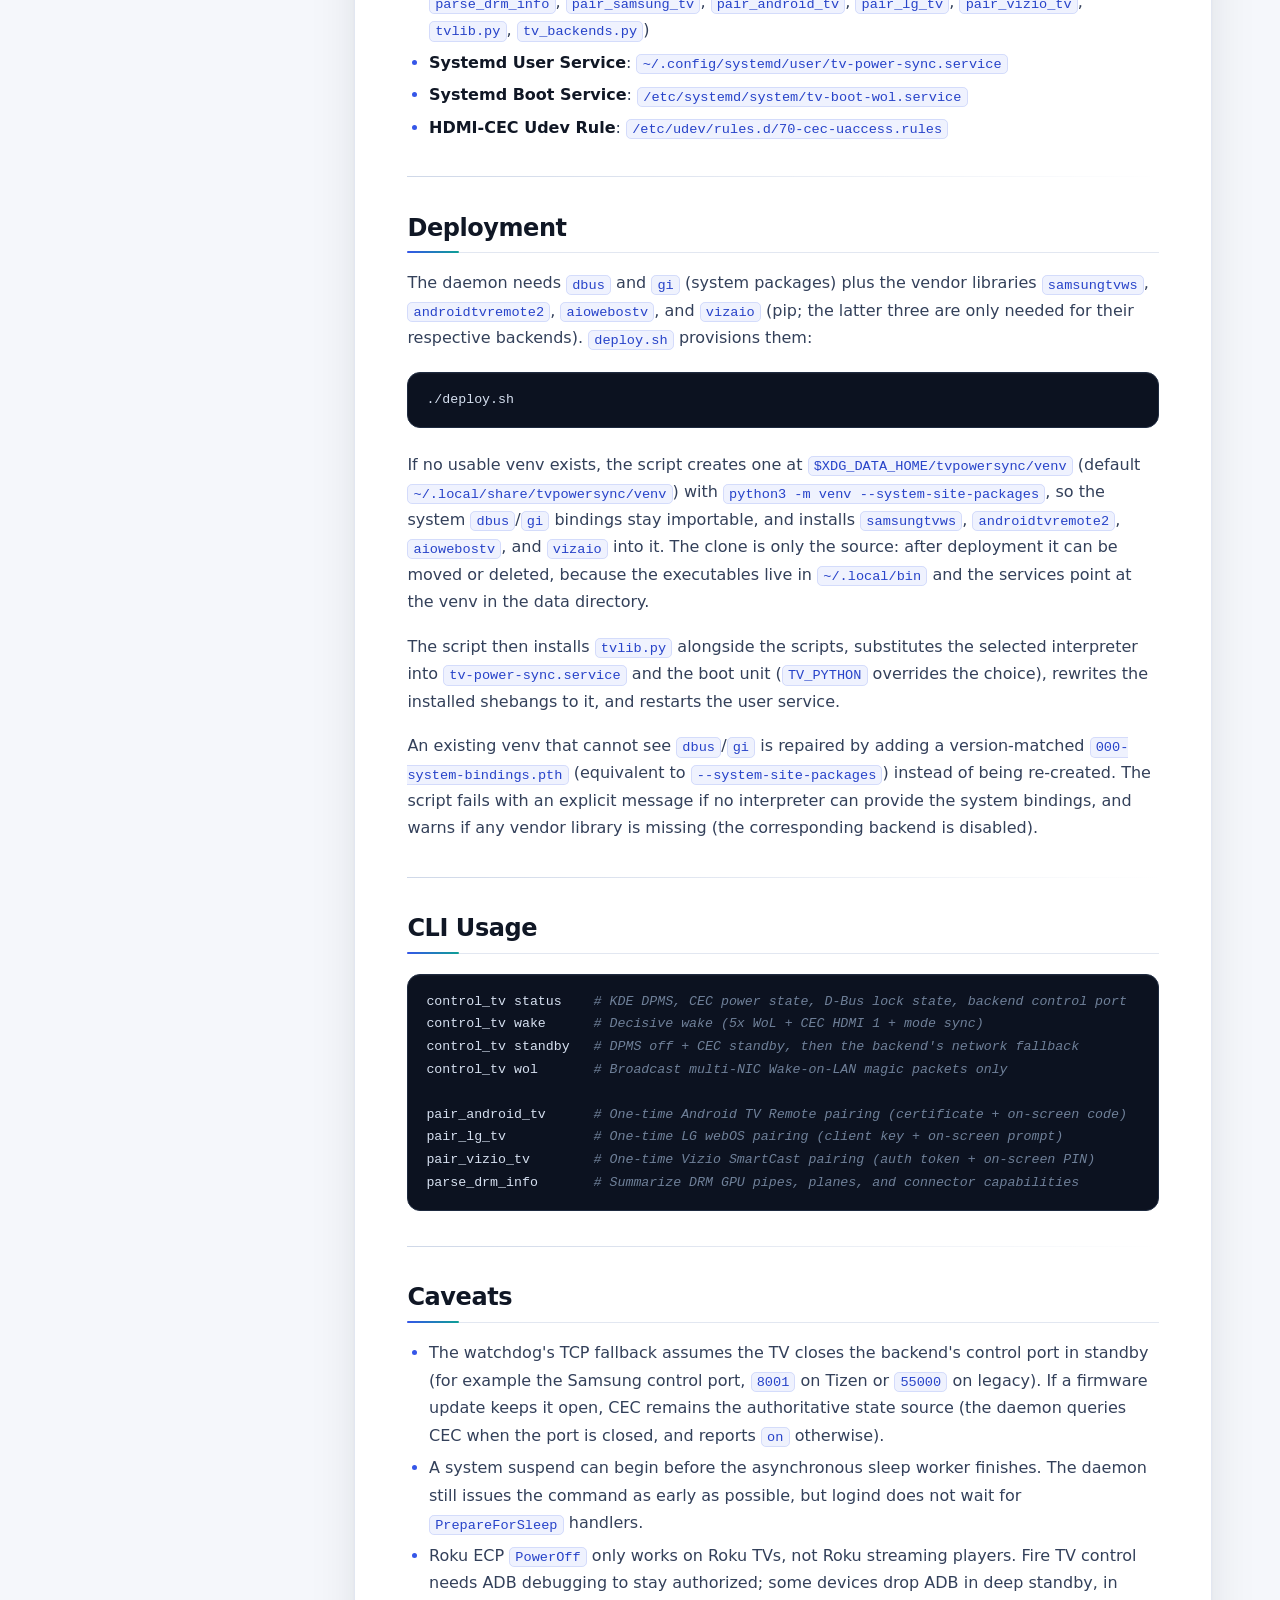
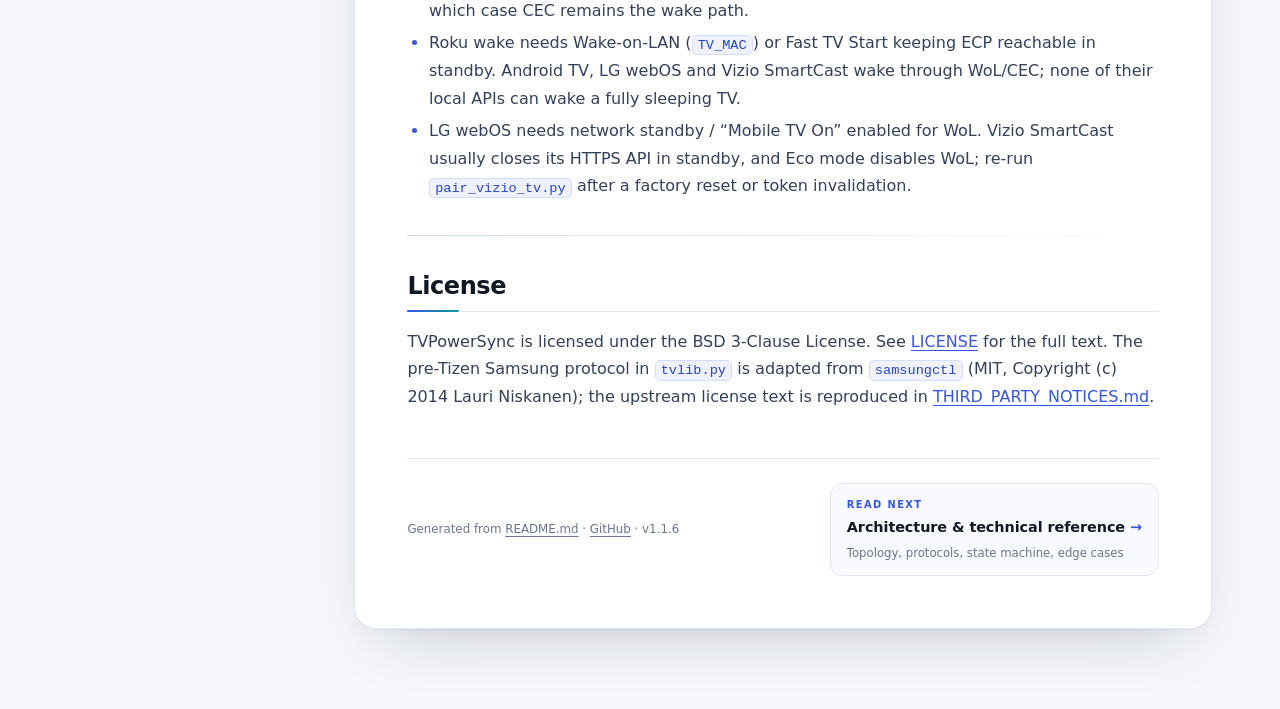
==== commit eb0568e1: "Cancel post-wake reassert and bounce hints on sleep (1.1.6) - Route TvBackend.active_source via CecC" ====
--- a/index.html
+++ b/index.html
@@ -500,7 +500,7 @@
       <nav class="toc" aria-label="Table of contents"><ul><li><a href="#full-feature-set">Full Feature Set</a></li><li><a href="#backends">Backends</a><ul class="toc-sub"><li><a href="#older-samsung-tvs">Older Samsung TVs</a></li></ul></li><li><a href="#configuration">Configuration</a></li><li><a href="#directory-structure-xdg-compliance">Directory Structure &amp; XDG Compliance</a></li><li><a href="#deployment">Deployment</a></li><li><a href="#cli-usage">CLI Usage</a></li><li><a href="#caveats">Caveats</a></li><li><a href="#license">License</a></li></ul></nav>
       <p class="side-foot">
         Rendered from <a href="README.md">README.md</a><br>
-        TVPowerSync v1.1.5
+        TVPowerSync v1.1.6
       </p>
     </aside>
 
@@ -518,7 +518,7 @@
 <p><strong>Real-Time Hardware DPMS Synchronization (<a href="ARCHITECTURE.html#21-tv_power_daemonpy-tv-power-syncservice"><code>tv_power_daemon.py</code></a>)</strong>:
    - Adaptive DPMS tracking: polls the internal panel at 250ms only while the session is locked, and idles at 2000ms when unlocked. This is the display's DPMS state, not the lid; lid transitions are event-driven.
    - <strong>Screen Off</strong>: locks the session (<code>loginctl lock-session</code>) and asks the configured backend for a decisive standby. The Samsung backend uses discrete HDMI-CEC <code>STANDBY</code> when docked and falls back to WebSocket <code>KEY_POWER</code> only after a NACKed or ignored command is proven not to have landed. Roku, Android TV, Fire TV, LG webOS and Vizio SmartCast use their own API after CEC, and every path verifies delivery instead of trusting an exit status.
-   - <strong>Screen On</strong>: the moment the panel reports On (before the debounce and settle window) it sends a 3-burst Wake-on-LAN hint, and when the daemon itself put the set in standby with no sleep still on the wire it also sends the CEC <code>IMAGE_VIEW_ON</code> right there, so the debounce is not on the mouse-to-wake path; every other trigger waits it out, so a transient DPMS bounce cannot boot the TV. It then sends a bare CEC <code>IMAGE_VIEW_ON</code> (no routing, so a booting set cannot drop it) and asks CEC whether the set is already up, so the boot runs during that query rather than after it (both steps are skipped when the TV was just commanded off, where the query can only answer standby). If it is, only the input/mode re-assert runs; otherwise the backend's full multi-NIC Wake-on-LAN plus discrete CEC/API wake follows. Once the TV confirms it is awake, the HDMI input is re-routed (<code>SET_STREAM_PATH</code> + <code>ACTIVE_SOURCE</code>) and the native mode is re-asserted via <code>kscreen-doctor output.&lt;connector&gt;.mode.&lt;TV_MODE&gt;</code>. A set that is still booting (<code>to-on</code>) is not treated as ready, and the route is re-sent a few seconds after the wake, once the TV can act on it. The routing is retried at 1s, 2.5s and 4s after the wake (the first retry is early because the control port opens while the set is still booting, and a 3s first retry made the picture wait on it); the last repeat is preceded by a DP link retrain (output disabled, re-enabled, then the native mode re-asserted) only when the wake had to wait for an in-flight sleep command — the race that leaves the HDMI receiver desynced — and at most once a minute, so a normal cold wake never blanks.
+   - <strong>Screen On</strong>: the moment the panel reports On (before the debounce and settle window) it sends a 3-burst Wake-on-LAN hint, and when the daemon itself put the set in standby with no sleep still on the wire it also sends the CEC <code>IMAGE_VIEW_ON</code> right there, so the debounce is not on the mouse-to-wake path; every other trigger waits it out, so a transient DPMS bounce cannot boot the TV. Both the early hint and the debounce timer share a per-transition cancellation event cleared if DPMS bounces back Off (or on sleep), so a rapid <code>Off -&gt; On -&gt; Off</code> transition aborts pending hints and firing an early <code>IMAGE_VIEW_ON</code> clears the sleep cooldown. It then sends a bare CEC <code>IMAGE_VIEW_ON</code> (no routing, so a booting set cannot drop it) and asks CEC whether the set is already up, so the boot runs during that query rather than after it (both steps are skipped when the TV was just commanded off, where the query can only answer standby). If it is, only the input/mode re-assert runs; otherwise the backend's full multi-NIC Wake-on-LAN plus discrete CEC/API wake follows. Once the TV confirms it is awake, the HDMI input is re-routed (<code>SET_STREAM_PATH</code> + <code>ACTIVE_SOURCE</code>) and the native mode is re-asserted via <code>kscreen-doctor output.&lt;connector&gt;.mode.&lt;TV_MODE&gt;</code>. A set that is still booting (<code>to-on</code>) is not treated as ready, and the route is re-sent a few seconds after the wake, once the TV can act on it. The routing is retried at 1s, 2.5s and 4s after the wake (the first retry is early because the control port opens while the set is still booting, and a 3s first retry made the picture wait on it); these retries run under a cancellation event cleared immediately by any sleep or shutdown and only send routing frames (<code>SET_STREAM_PATH</code> + <code>ACTIVE_SOURCE</code>, never <code>IMAGE_VIEW_ON</code>), so a delayed retry cannot wake a TV entering standby. The last repeat is preceded by a DP link retrain (output disabled, re-enabled, then the native mode re-asserted) only when the wake had to wait for an in-flight sleep command — the race that leaves the HDMI receiver desynced — and at most once a minute, so a normal cold wake never blanks.
    - <strong>Non-blocking event loop</strong>: every CEC/WoL/WebSocket/kscreen call runs in a worker thread. The GLib loop only performs cheap sysfs/socket reads, handles D-Bus signals, and dispatches intents.
    - <strong>Startup reconciliation</strong>: a daemon start while the panel is already off commands the TV off; a start while the panel is on and docked wakes the TV if it is in standby.</p>
 </li>
@@ -537,11 +537,11 @@
 </li>
 <li>
 <p><strong>Intent Model, Serialized CEC &amp; Exponential Backoff</strong>:
-   - Every ON/OFF request is a monotonically numbered intent with its own cancellation event. A new intent cancels the previous one, and workers check cancellation before each side effect — a slow sleep retry can no longer deliver <code>KEY_POWER</code> after a wake has started.
+   - Every ON/OFF request is a monotonically numbered intent with its own cancellation event. A new intent cancels the previous one (sleep intents also cancel pending panel-on hints and scheduled post-wake routing retries/retrains), and workers check cancellation before each side effect — a slow sleep retry can no longer deliver <code>KEY_POWER</code> after a wake has started, and a post-wake retry can no longer turn the TV back on after standby.
    - HDMI-CEC access is serialized: only one <code>cec-ctl</code> process can touch <code>/dev/cec0</code> at a time, and a cancelled intent's command is dropped inside that lock. Wake, standby and query are each a single <code>cec-ctl</code> invocation.
-   - The 5-second watchdog runs in a worker thread, probes the selected backend's control port (no forks while streaming; Samsung listens on <code>8001</code> for Tizen, <code>55000</code> for legacy), falls back to CEC when the port is closed, and requires two consecutive <code>offline</code> readings.
+   - The 5-second watchdog runs in a worker thread, probes the selected backend's control port (no forks while streaming; Samsung listens on <code>8001</code> for Tizen, <code>55000</code> for legacy), falls back to CEC when the port is closed, requires two consecutive <code>offline</code> readings, and re-checks intent and wake preconditions after blocking probes (as does startup reconciliation).
    - Failed wakes back off exponentially (60s → 120s → ... → 15min) instead of retrying every ~75s forever. A dock connect, DPMS-on, lid-open or unlock resets the backoff.
-   - 12-second duplicate-off cooldown, shared by CEC and WebSocket paths.</p>
+   - 12-second duplicate-off cooldown, shared by CEC and WebSocket paths; any wake request or early CEC pre-wake since the last uncancelled sleep clears it so rapid wake/sleep cycles always transmit standby.</p>
 </li>
 <li>
 <p><strong>Singleton Early-Boot Wake (<a href="ARCHITECTURE.html#22-boot_wolpy-tv-boot-wolservice"><code>boot_wol.py</code></a> &amp; <code>tv-boot-wol.service</code>)</strong>:
@@ -822,7 +822,7 @@
 is reproduced in <a href="https://github.com/mystica555/TVPowerSync/blob/master/THIRD_PARTY_NOTICES.md">THIRD_PARTY_NOTICES.md</a>.</p>
       </div>
       <footer class="doc-footer">
-        <p class="foot-note">Generated from <a href="README.md">README.md</a> &middot; <a href="https://github.com/mystica555/TVPowerSync">GitHub</a> &middot; v1.1.5</p>
+        <p class="foot-note">Generated from <a href="README.md">README.md</a> &middot; <a href="https://github.com/mystica555/TVPowerSync">GitHub</a> &middot; v1.1.6</p>
         <a class="next-card" href="ARCHITECTURE.html"><span class="next-kicker">Read next</span><span class="next-title">Architecture &amp; technical reference</span><span class="next-meta">Topology, protocols, state machine, edge cases</span></a>
       </footer>
     </article>
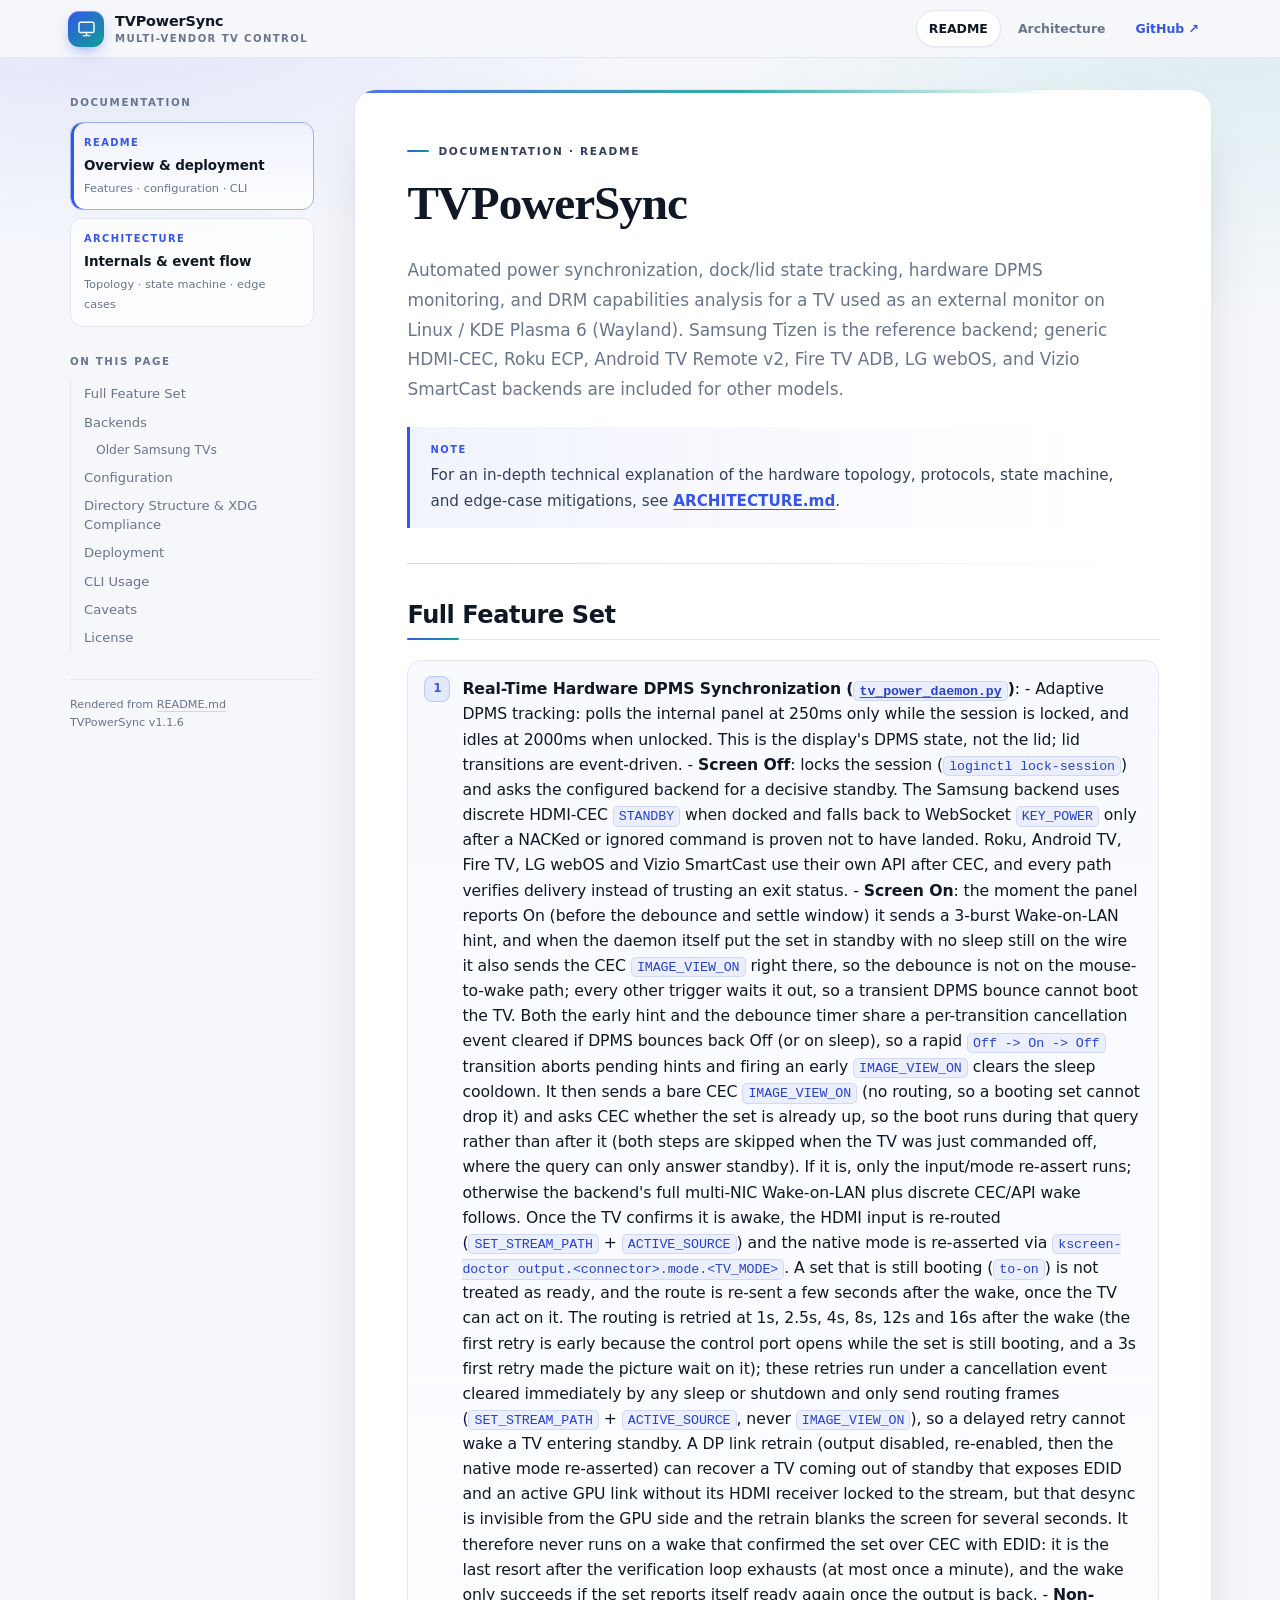
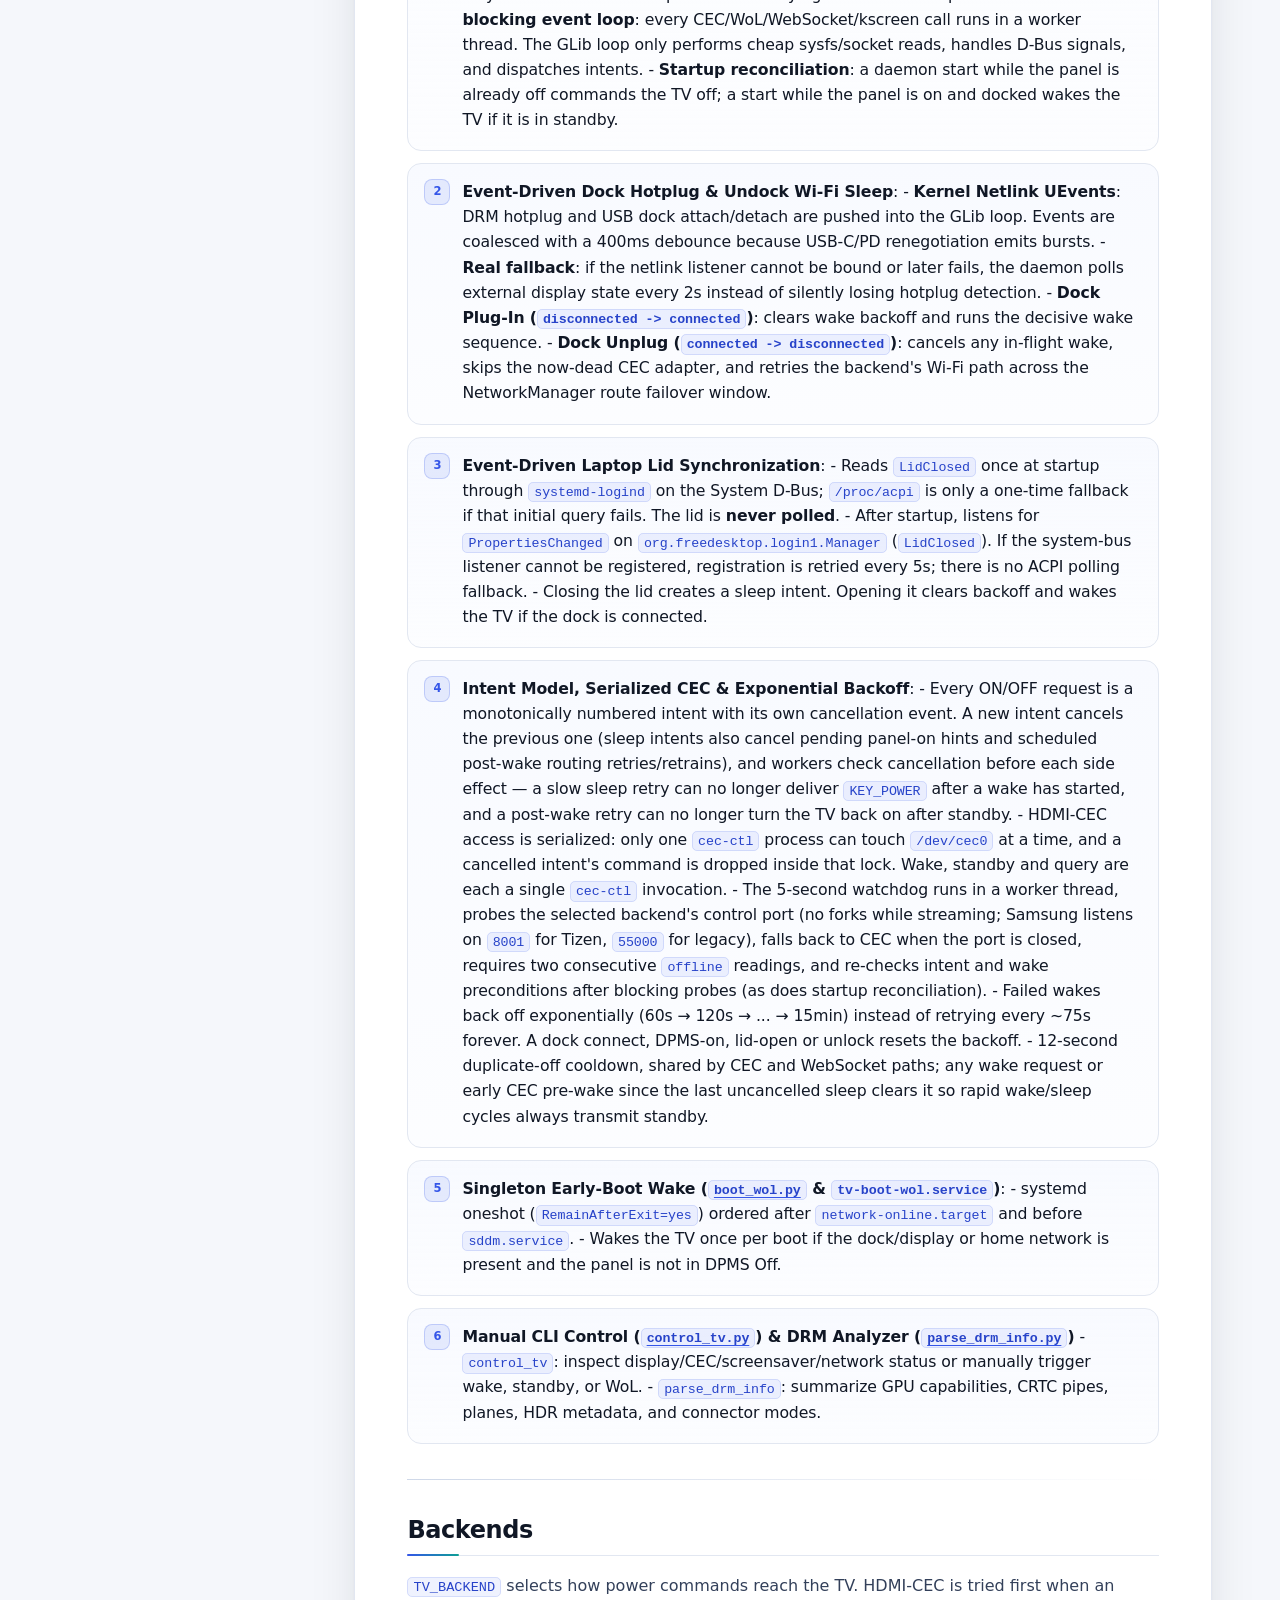
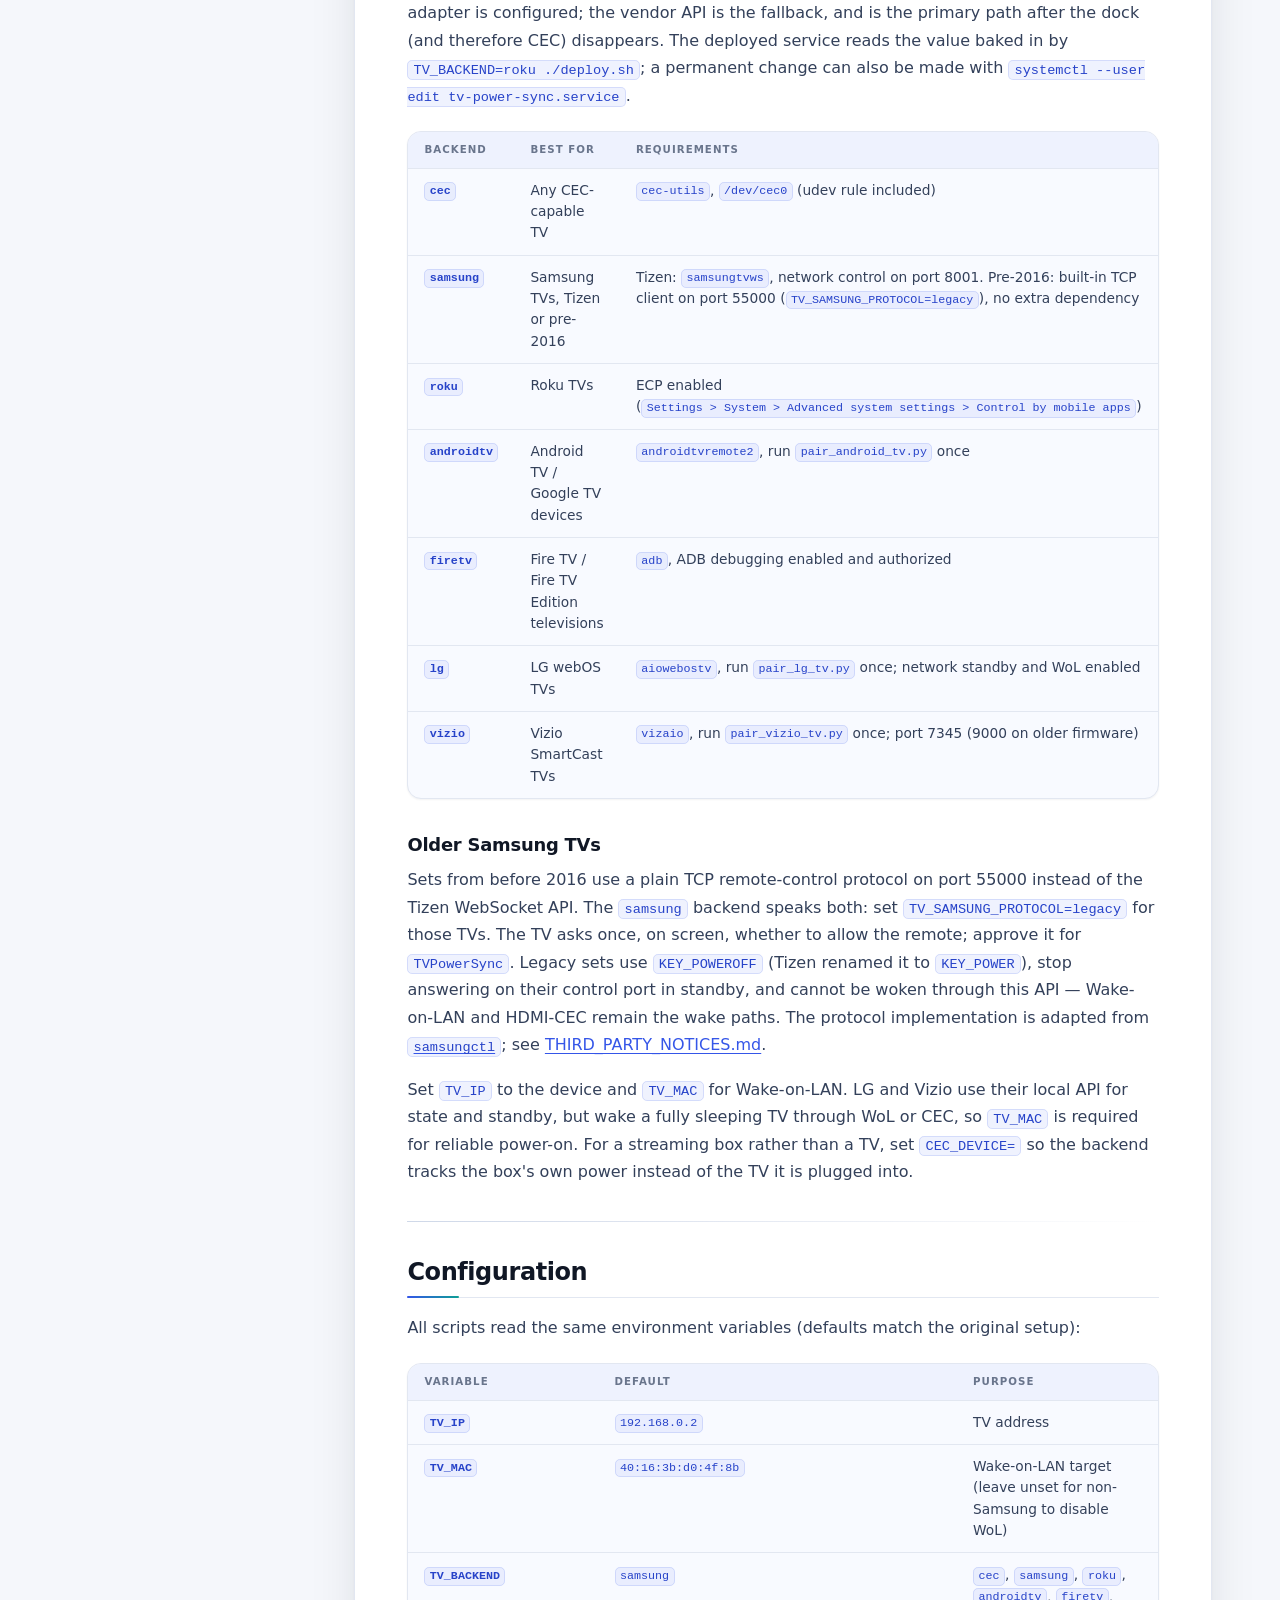
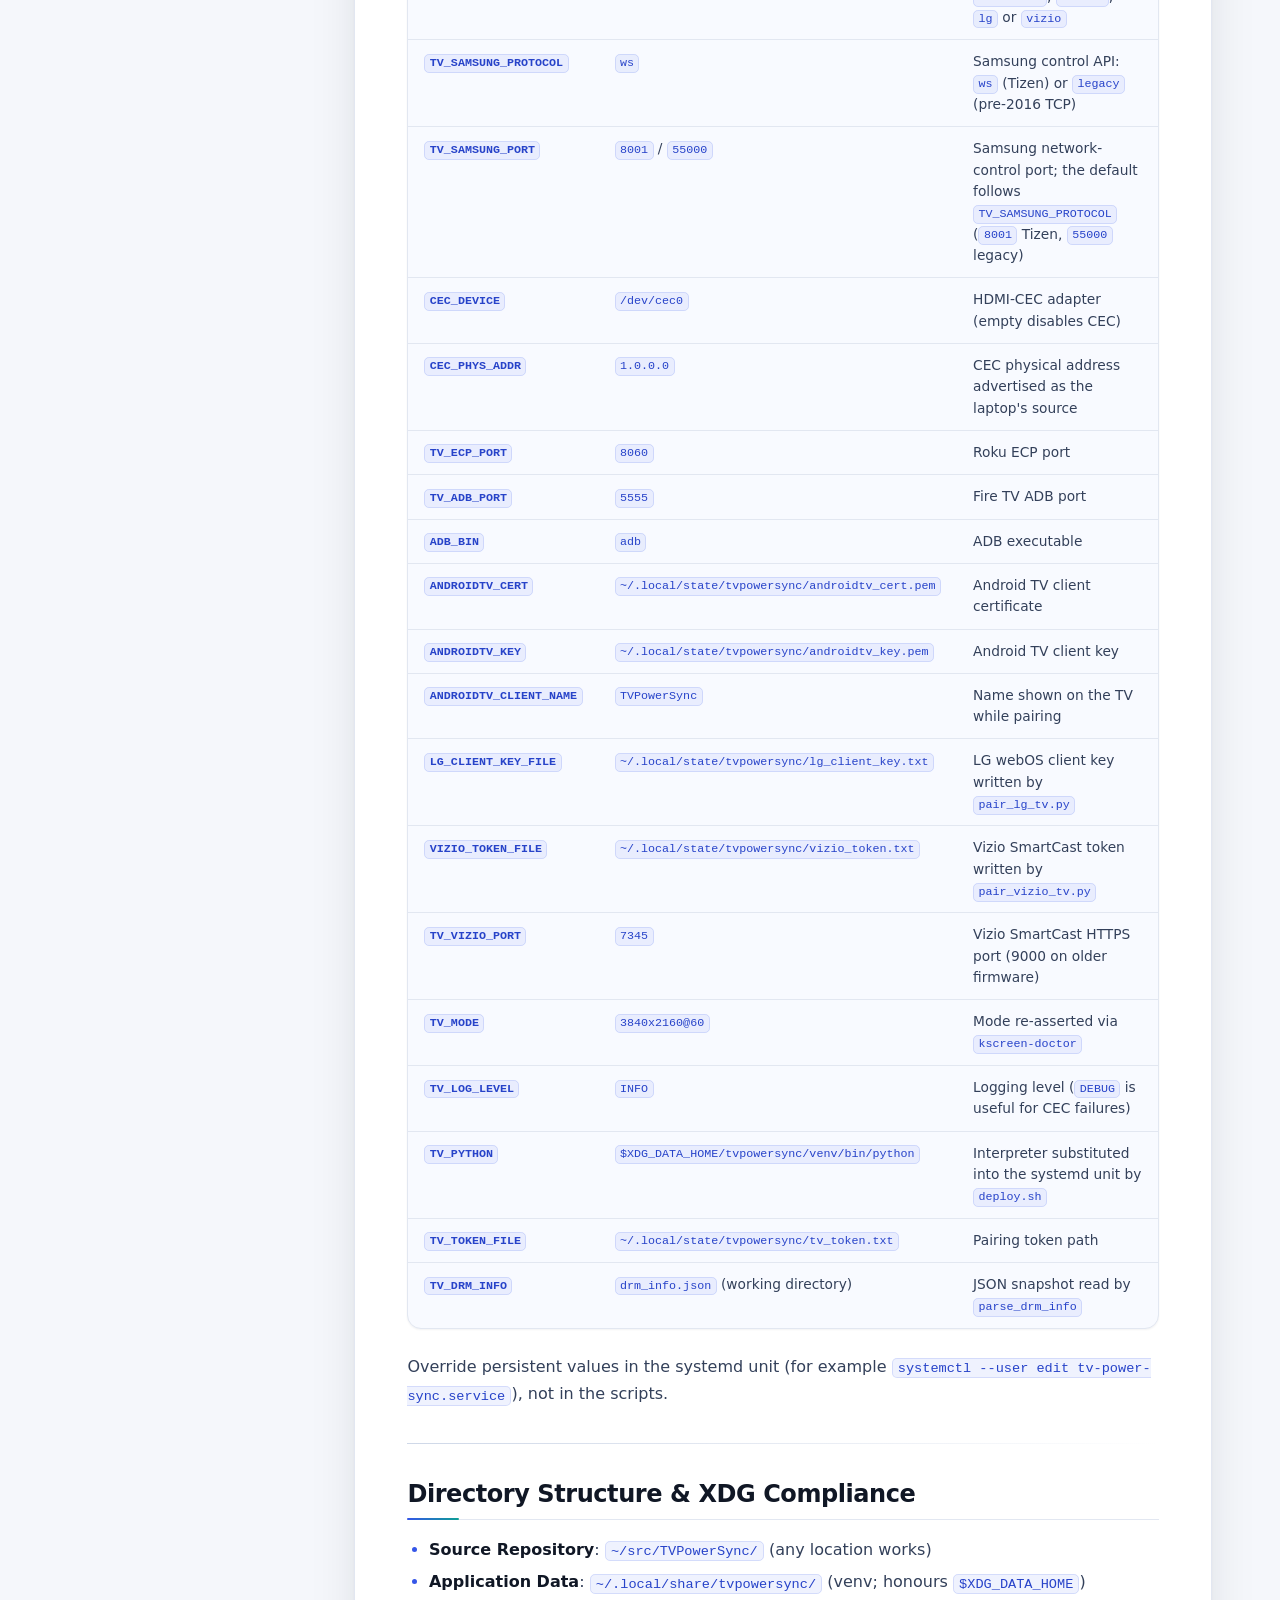
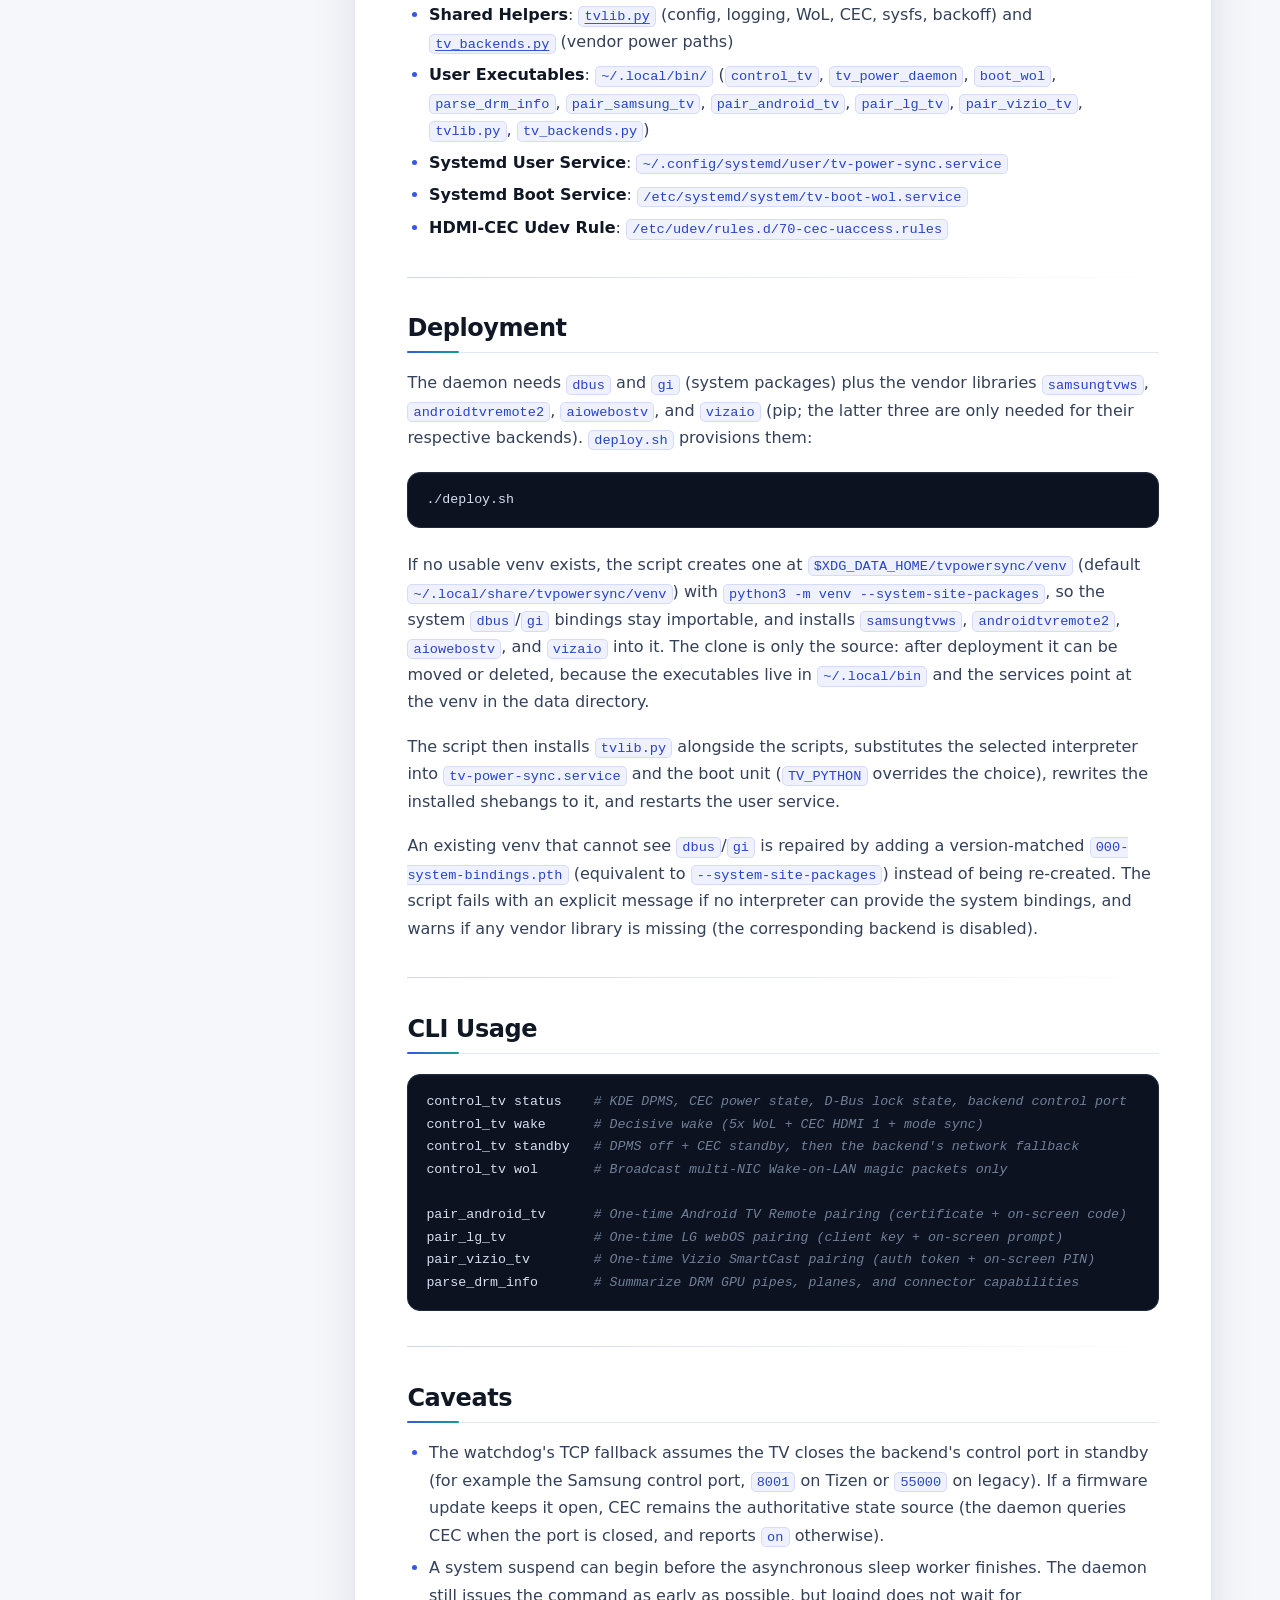
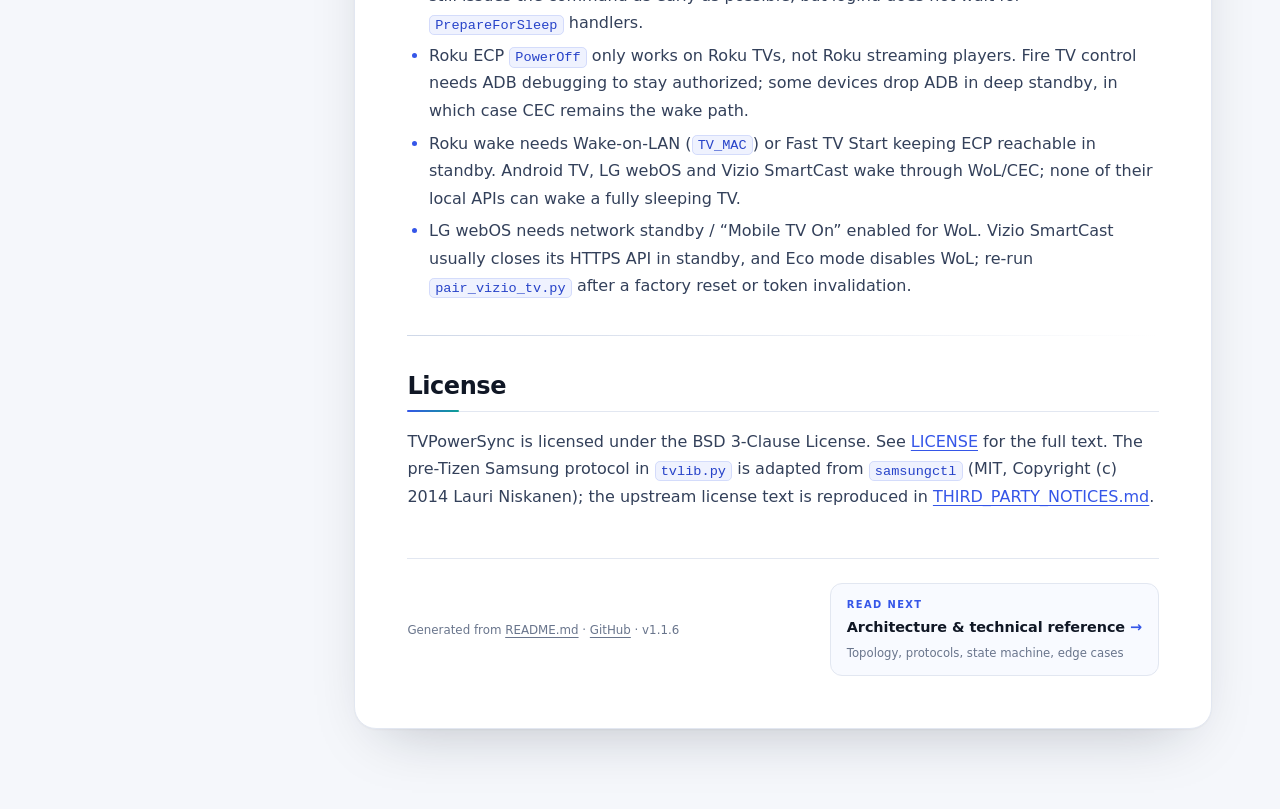
==== commit 7db56637: "Only retrain the DP link when a wake fails verification The retrain was armed by any recent DPMS Off" ====
--- a/index.html
+++ b/index.html
@@ -518,7 +518,7 @@
 <p><strong>Real-Time Hardware DPMS Synchronization (<a href="ARCHITECTURE.html#21-tv_power_daemonpy-tv-power-syncservice"><code>tv_power_daemon.py</code></a>)</strong>:
    - Adaptive DPMS tracking: polls the internal panel at 250ms only while the session is locked, and idles at 2000ms when unlocked. This is the display's DPMS state, not the lid; lid transitions are event-driven.
    - <strong>Screen Off</strong>: locks the session (<code>loginctl lock-session</code>) and asks the configured backend for a decisive standby. The Samsung backend uses discrete HDMI-CEC <code>STANDBY</code> when docked and falls back to WebSocket <code>KEY_POWER</code> only after a NACKed or ignored command is proven not to have landed. Roku, Android TV, Fire TV, LG webOS and Vizio SmartCast use their own API after CEC, and every path verifies delivery instead of trusting an exit status.
-   - <strong>Screen On</strong>: the moment the panel reports On (before the debounce and settle window) it sends a 3-burst Wake-on-LAN hint, and when the daemon itself put the set in standby with no sleep still on the wire it also sends the CEC <code>IMAGE_VIEW_ON</code> right there, so the debounce is not on the mouse-to-wake path; every other trigger waits it out, so a transient DPMS bounce cannot boot the TV. Both the early hint and the debounce timer share a per-transition cancellation event cleared if DPMS bounces back Off (or on sleep), so a rapid <code>Off -&gt; On -&gt; Off</code> transition aborts pending hints and firing an early <code>IMAGE_VIEW_ON</code> clears the sleep cooldown. It then sends a bare CEC <code>IMAGE_VIEW_ON</code> (no routing, so a booting set cannot drop it) and asks CEC whether the set is already up, so the boot runs during that query rather than after it (both steps are skipped when the TV was just commanded off, where the query can only answer standby). If it is, only the input/mode re-assert runs; otherwise the backend's full multi-NIC Wake-on-LAN plus discrete CEC/API wake follows. Once the TV confirms it is awake, the HDMI input is re-routed (<code>SET_STREAM_PATH</code> + <code>ACTIVE_SOURCE</code>) and the native mode is re-asserted via <code>kscreen-doctor output.&lt;connector&gt;.mode.&lt;TV_MODE&gt;</code>. A set that is still booting (<code>to-on</code>) is not treated as ready, and the route is re-sent a few seconds after the wake, once the TV can act on it. The routing is retried at 1s, 2.5s and 4s after the wake (the first retry is early because the control port opens while the set is still booting, and a 3s first retry made the picture wait on it); these retries run under a cancellation event cleared immediately by any sleep or shutdown and only send routing frames (<code>SET_STREAM_PATH</code> + <code>ACTIVE_SOURCE</code>, never <code>IMAGE_VIEW_ON</code>), so a delayed retry cannot wake a TV entering standby. The last repeat is preceded by a DP link retrain (output disabled, re-enabled, then the native mode re-asserted) only when the wake had to wait for an in-flight sleep command — the race that leaves the HDMI receiver desynced — and at most once a minute, so a normal cold wake never blanks.
+   - <strong>Screen On</strong>: the moment the panel reports On (before the debounce and settle window) it sends a 3-burst Wake-on-LAN hint, and when the daemon itself put the set in standby with no sleep still on the wire it also sends the CEC <code>IMAGE_VIEW_ON</code> right there, so the debounce is not on the mouse-to-wake path; every other trigger waits it out, so a transient DPMS bounce cannot boot the TV. Both the early hint and the debounce timer share a per-transition cancellation event cleared if DPMS bounces back Off (or on sleep), so a rapid <code>Off -&gt; On -&gt; Off</code> transition aborts pending hints and firing an early <code>IMAGE_VIEW_ON</code> clears the sleep cooldown. It then sends a bare CEC <code>IMAGE_VIEW_ON</code> (no routing, so a booting set cannot drop it) and asks CEC whether the set is already up, so the boot runs during that query rather than after it (both steps are skipped when the TV was just commanded off, where the query can only answer standby). If it is, only the input/mode re-assert runs; otherwise the backend's full multi-NIC Wake-on-LAN plus discrete CEC/API wake follows. Once the TV confirms it is awake, the HDMI input is re-routed (<code>SET_STREAM_PATH</code> + <code>ACTIVE_SOURCE</code>) and the native mode is re-asserted via <code>kscreen-doctor output.&lt;connector&gt;.mode.&lt;TV_MODE&gt;</code>. A set that is still booting (<code>to-on</code>) is not treated as ready, and the route is re-sent a few seconds after the wake, once the TV can act on it. The routing is retried at 1s, 2.5s, 4s, 8s, 12s and 16s after the wake (the first retry is early because the control port opens while the set is still booting, and a 3s first retry made the picture wait on it); these retries run under a cancellation event cleared immediately by any sleep or shutdown and only send routing frames (<code>SET_STREAM_PATH</code> + <code>ACTIVE_SOURCE</code>, never <code>IMAGE_VIEW_ON</code>), so a delayed retry cannot wake a TV entering standby. A DP link retrain (output disabled, re-enabled, then the native mode re-asserted) can recover a TV coming out of standby that exposes EDID and an active GPU link without its HDMI receiver locked to the stream, but that desync is invisible from the GPU side and the retrain blanks the screen for several seconds. It therefore never runs on a wake that confirmed the set over CEC with EDID: it is the last resort after the verification loop exhausts (at most once a minute), and the wake only succeeds if the set reports itself ready again once the output is back.
    - <strong>Non-blocking event loop</strong>: every CEC/WoL/WebSocket/kscreen call runs in a worker thread. The GLib loop only performs cheap sysfs/socket reads, handles D-Bus signals, and dispatches intents.
    - <strong>Startup reconciliation</strong>: a daemon start while the panel is already off commands the TV off; a start while the panel is on and docked wakes the TV if it is in standby.</p>
 </li>
